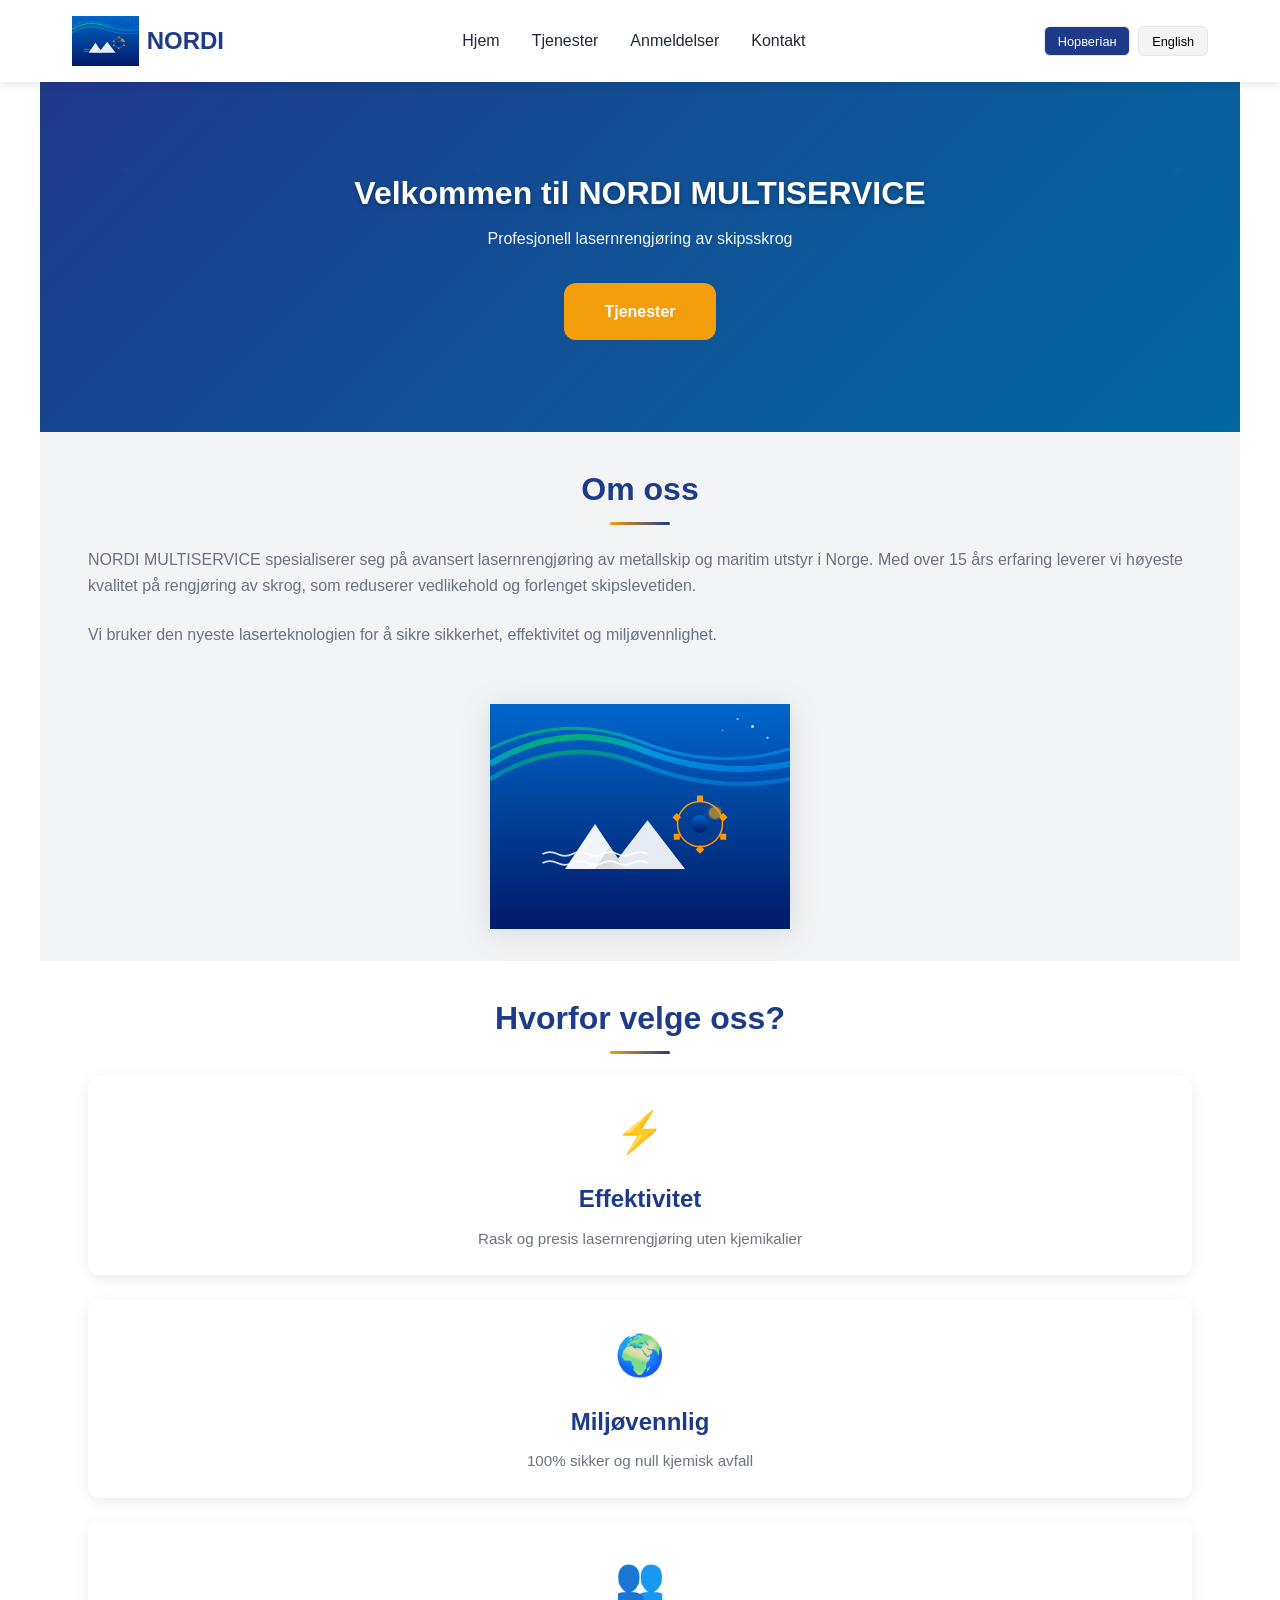
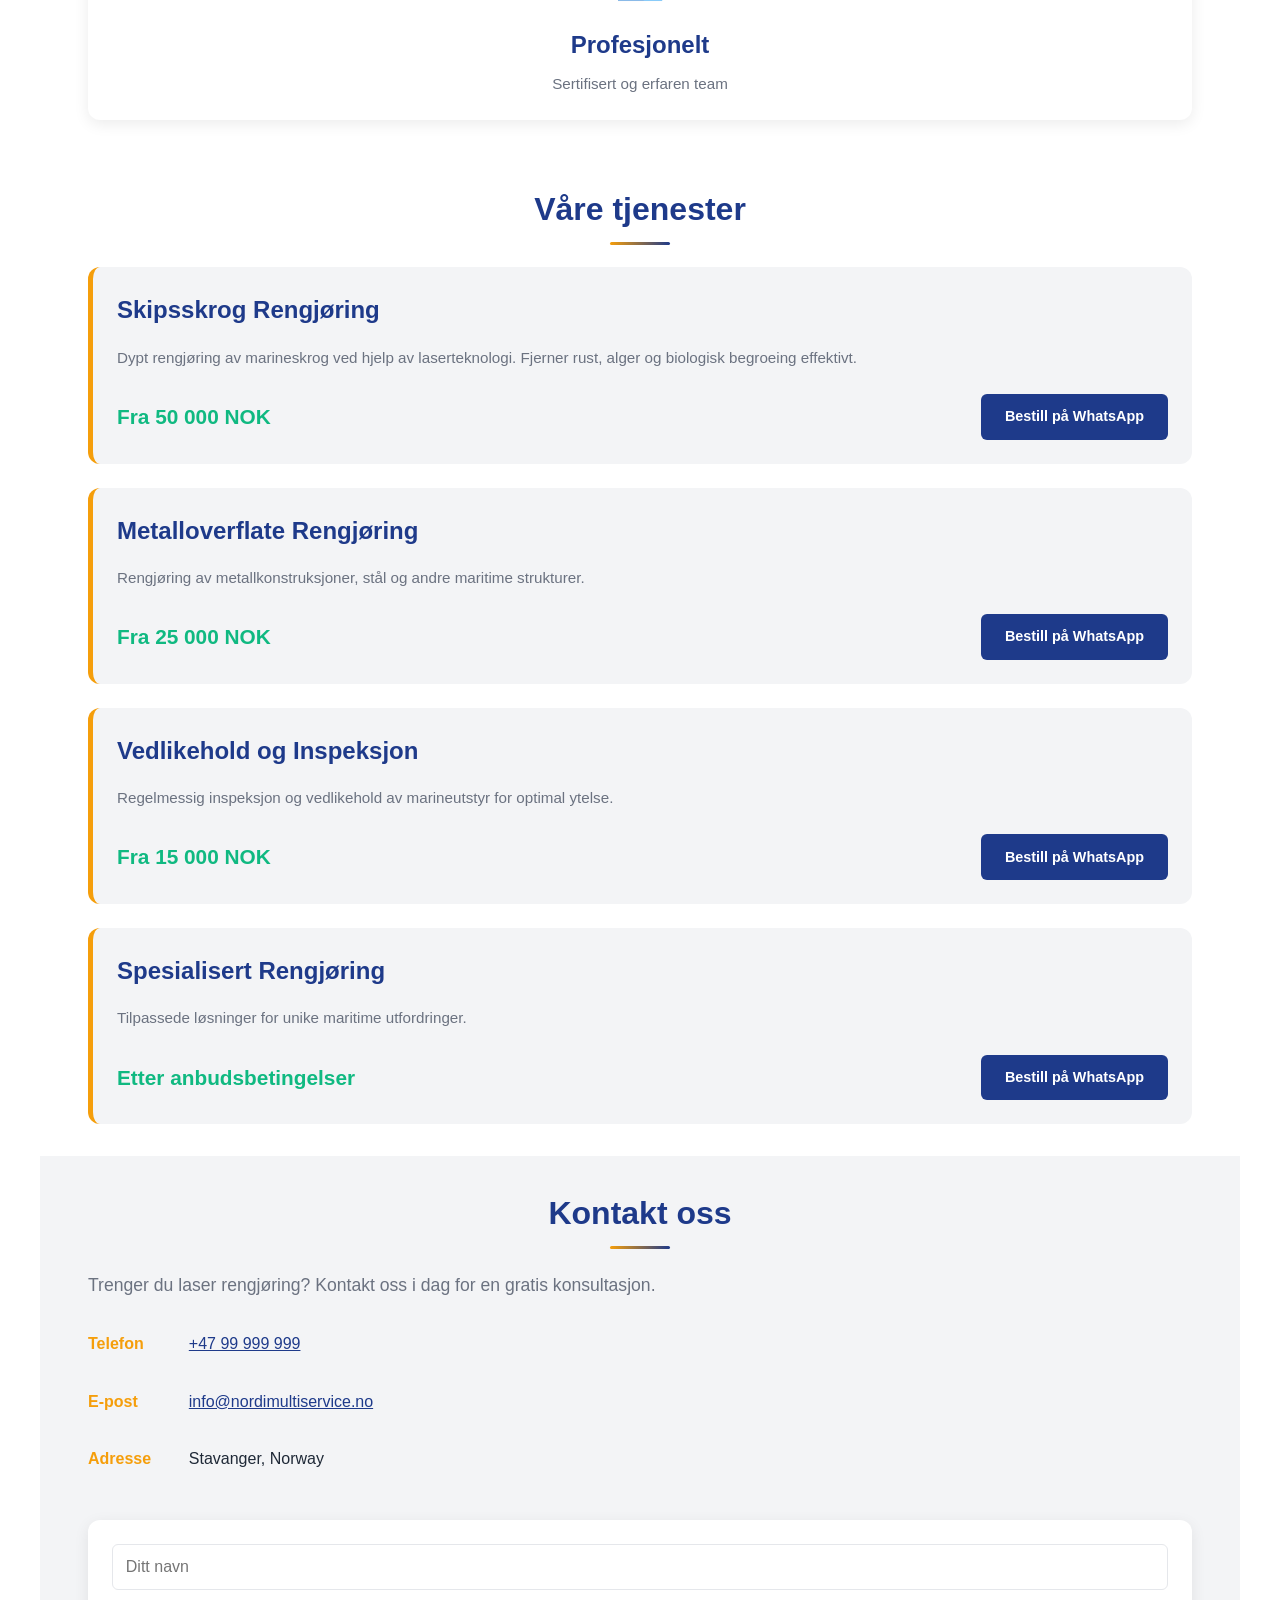
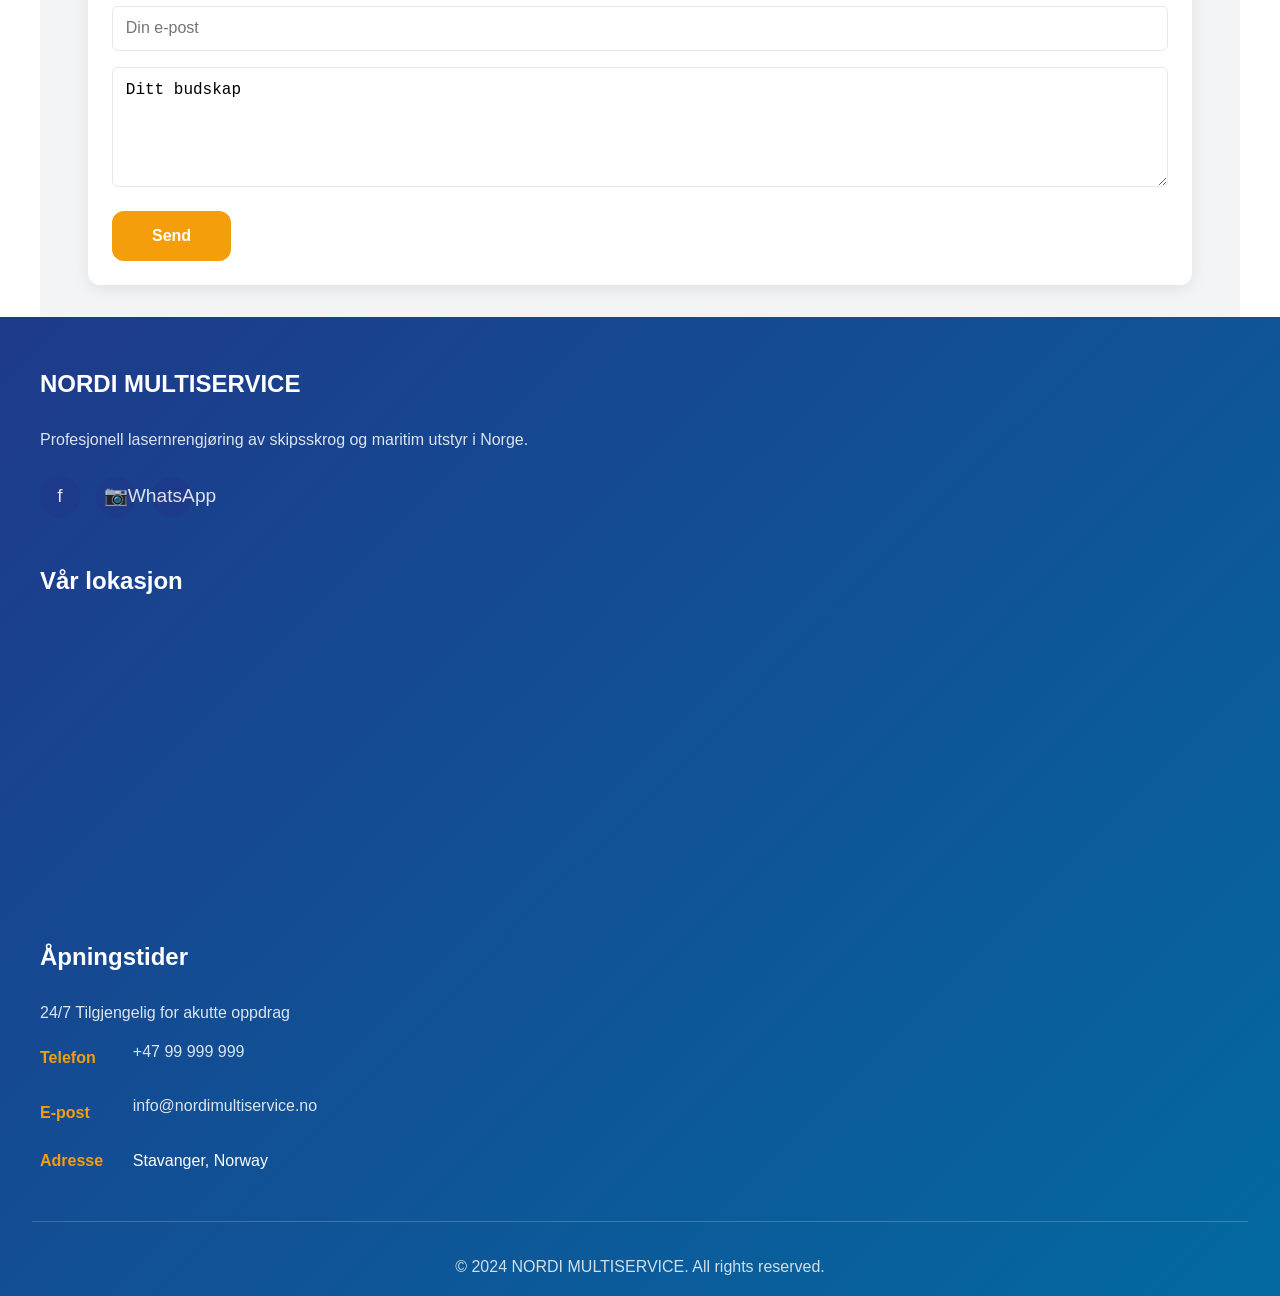
==== index.html @ 9ef6f056 "Fixed major layout issues: corrected navigation structure, improved mobile menu, fixed hero section " ====
<!DOCTYPE html>
<html lang="no">
<head>
  <meta charset="UTF-8">
  <meta name="viewport" content="width=device-width, initial-scale=1.0">
  <meta name="description" content="NORDI MULTISERVICE - Profesjonell lasernrengjøring av skipsskrog i Norge">
  <meta name="keywords" content="lasernrengjøring, skipsskrog, maritim, rengjøring, Norge">
  <meta name="author" content="NORDI MULTISERVICE">
  <title>NORDI MULTISERVICE - Lasernrengjøring av Skipsskrog</title>
  
  <link rel="stylesheet" href="css/style.css">
  <link rel="icon" type="image/svg+xml" href="images/logo.svg">
</head>
<body>
  <!-- HEADER -->
  <header>
    <nav>
      <a href="index.html" class="logo">
        <img src="images/logo.svg" alt="NORDI MULTISERVICE Logo" style="height: 50px; width: auto;">
        <span>NORDI</span>
      </a>
      
      <ul class="nav-links">
        <li><a href="index.html" data-translate="home">Hjem</a></li>
        <li><a href="pages/services.html" data-translate="services">Tjenester</a></li>
        <li><a href="pages/reviews.html" data-translate="reviews">Anmeldelser</a></li>
        <li><a href="#contact" data-translate="contact">Kontakt</a></li>
      </ul>
      
      <div class="lang-switcher">
        <button class="lang-btn active" data-lang="no">Норвегіан</button>
        <button class="lang-btn" data-lang="en">English</button>
      </div>
      
      <div class="hamburger">
        <span></span>
        <span></span>
        <span></span>
      </div>
    </nav>
  </header>

  <!-- HERO SECTION -->
  <section class="hero">
    <div class="container">
      <div class="hero-content">
        <h1 data-translate="welcome">Velkommen til NORDI MULTISERVICE</h1>
        <p data-translate="hero_subtitle">Profesjonell lasernrengjøring av skipsskrog</p>
        <a href="#services" class="cta-button" data-translate="services">Tjenester</a>
      </div>
    </div>
  </section>

  <!-- ABOUT SECTION -->
  <section id="about" class="about">
    <div class="container">
      <h2 data-translate="about_title">Om oss</h2>
      <div class="about-content">
        <div class="about-text">
          <p data-translate="about_desc">NORDI MULTISERVICE spesialiserer seg på avansert lasernrengjøring av metallskip og maritim utstyr i Norge. Med over 15 års erfaring leverer vi høyeste kvalitet på rengjøring av skrog, som reduserer vedlikehold og forlenget skipslevetiden.</p>
          <p>Vi bruker den nyeste laserteknologien for å sikre sikkerhet, effektivitet og miljøvennlighet.</p>
        </div>
        <div class="about-image">
          <img src="images/logo.svg" alt="NORDI MULTISERVICE" style="max-width: 300px; width: 100%; height: auto;">
        </div>
      </div>
    </div>
  </section>

  <!-- WHY US SECTION -->
  <section id="why-us" class="features-section">
    <div class="container">
      <h2 data-translate="why_us">Hvorfor velge oss?</h2>
      <div class="features">
        <div class="feature">
          <div class="feature-icon">⚡</div>
          <h3 data-translate="efficiency">Effektivitet</h3>
          <p data-translate="efficiency_desc">Rask og presis lasernrengjøring uten kjemikalier</p>
        </div>
        <div class="feature">
          <div class="feature-icon">🌍</div>
          <h3 data-translate="eco_friendly">Miljøvennlig</h3>
          <p data-translate="eco_friendly_desc">100% sikker og null kjemisk avfall</p>
        </div>
        <div class="feature">
          <div class="feature-icon">👥</div>
          <h3 data-translate="professional">Profesjonelt</h3>
          <p data-translate="professional_desc">Sertifisert og erfaren team</p>
        </div>
      </div>
    </div>
  </section>

  <!-- SERVICES PREVIEW -->
  <section id="services" class="services-section">
    <div class="container">
      <h2 data-translate="services_title">Våre tjenester</h2>
      <div class="services-grid">
        <div class="service-card">
          <h3 data-translate="service_1_title">Skipsskrog Rengjøring</h3>
          <p data-translate="service_1_desc">Dypt rengjøring av marineskrog ved hjelp av laserteknologi. Fjerner rust, alger og biologisk begroeing effektivt.</p>
          <div class="service-price">
            <span class="price" data-translate="service_1_price">Fra 50 000 NOK</span>
            <a href="pages/services.html" class="order-btn" data-translate="order_button">Bestill på WhatsApp</a>
          </div>
        </div>

        <div class="service-card">
          <h3 data-translate="service_2_title">Metalloverflate Rengjøring</h3>
          <p data-translate="service_2_desc">Rengjøring av metallkonstruksjoner, stål og andre maritime strukturer.</p>
          <div class="service-price">
            <span class="price" data-translate="service_2_price">Fra 25 000 NOK</span>
            <a href="pages/services.html" class="order-btn" data-translate="order_button">Bestill på WhatsApp</a>
          </div>
        </div>

        <div class="service-card">
          <h3 data-translate="service_3_title">Vedlikehold og Inspeksjon</h3>
          <p data-translate="service_3_desc">Regelmessig inspeksjon og vedlikehold av marineutstyr for optimal ytelse.</p>
          <div class="service-price">
            <span class="price" data-translate="service_3_price">Fra 15 000 NOK</span>
            <a href="pages/services.html" class="order-btn" data-translate="order_button">Bestill på WhatsApp</a>
          </div>
        </div>

        <div class="service-card">
          <h3 data-translate="service_4_title">Spesialisert Rengjøring</h3>
          <p data-translate="service_4_desc">Tilpassede løsninger for unike maritime utfordringer.</p>
          <div class="service-price">
            <span class="price" data-translate="service_4_price">Etter anbudsbetingelser</span>
            <a href="pages/services.html" class="order-btn" data-translate="order_button">Bestill på WhatsApp</a>
          </div>
        </div>
      </div>
    </div>
  </section>

  <!-- CONTACT SECTION -->
  <section id="contact" class="contact-section">
    <div class="container">
      <h2 data-translate="contact_title">Kontakt oss</h2>
      <div class="contact-grid">
        <div class="contact-info-section">
          <p data-translate="contact_desc">Trenger du laser rengjøring? Kontakt oss i dag for en gratis konsultasjon.</p>
          <div class="contact-details">
            <div class="contact-info">
              <strong data-translate="phone">Telefon:</strong>
              <a href="tel:+4799999999" style="color: var(--primary-color); margin-left: 0.5rem;">+47 99 999 999</a>
            </div>
            <div class="contact-info">
              <strong data-translate="email">E-post:</strong>
              <a href="mailto:info@nordimultiservice.no" style="color: var(--primary-color); margin-left: 0.5rem;">info@nordimultiservice.no</a>
            </div>
            <div class="contact-info">
              <strong data-translate="address">Adresse:</strong>
              <span style="margin-left: 0.5rem;">Stavanger, Norway</span>
            </div>
          </div>
        </div>
        <form class="contact-form" onsubmit="sendMessage(event)">
          <input type="text" name="name" placeholder="Ditt navn" data-translate="your_name" required>
          <input type="email" name="email" placeholder="Din e-post" data-translate="your_email" required>
          <textarea name="message" placeholder="Ditt budskap" data-translate="your_message" rows="4" required></textarea>
          <button type="submit" class="cta-button" data-translate="send_button">Send</button>
        </form>
      </div>
    </div>
  </section>

  <!-- FOOTER -->
  <footer>
    <div class="footer-content">
      <div class="footer-section">
        <h3 data-translate="company_name">NORDI MULTISERVICE</h3>
        <p>Profesjonell lasernrengjøring av skipsskrog og maritim utstyr i Norge.</p>
        <div class="social-links">
          <a href="https://facebook.com/nordimultiservice" target="_blank" class="social-link" title="Facebook">f</a>
          <a href="https://instagram.com/nordimultiservice" target="_blank" class="social-link" title="Instagram">📷</a>
          <a href="https://wa.me/4799999999" target="_blank" class="social-link" title="WhatsApp">WhatsApp</a>
        </div>
      </div>

      <div class="footer-section">
        <h3 data-translate="location">Vår lokasjon</h3>
        <div class="map-container">
          <iframe src="https://www.google.com/maps/embed?pb=!1m18!1m12!1m3!1d2225.9816693847503!2d5.743662!3d58.977149!2m3!1f0!2f0!3f0!3m2!1i1024!2i768!4f13.1!3m3!1m2!1s0x464232c4c4c4c4c5%3A0x1234567890ab!2sStavanger%2C%20Norway!5e0!3m2!1sno!2sno!4v1234567890" allowfullscreen="" loading="lazy" referrerpolicy="no-referrer-when-downgrade"></iframe>
        </div>
      </div>

      <div class="footer-section">
        <h3 data-translate="hours">Åpningstider</h3>
        <p data-translate="hours_text">24/7 Tilgjengelig for akutte oppdrag</p>
        <div class="contact-info">
          <strong data-translate="phone">Telefon:</strong>
          <a href="tel:+4799999999">+47 99 999 999</a>
        </div>
        <div class="contact-info">
          <strong data-translate="email">E-post:</strong>
          <a href="mailto:info@nordimultiservice.no">info@nordimultiservice.no</a>
        </div>
        <div class="contact-info">
          <strong data-translate="address">Adresse:</strong>
          <span>Stavanger, Norway</span>
        </div>
      </div>
    </div>

    <div class="footer-bottom">
      <p>&copy; 2024 NORDI MULTISERVICE. All rights reserved.</p>
    </div>
  </footer>

  <script src="js/translations.js"></script>
  <script src="js/main.js"></script>
</body>
</html>
---- css/style.css ----
/* NORDI MULTISERVICE - Main Stylesheet */

:root {
  --primary-color: #1e3a8a;
  --secondary-color: #0369a1;
  --accent-color: #f59e0b;
  --success-color: #10b981;
  --light-bg: #f3f4f6;
  --dark-text: #1f2937;
  --light-text: #6b7280;
  --white: #ffffff;
  --border-radius: 12px;
  --transition: all 0.3s ease;
}

* {
  margin: 0;
  padding: 0;
  box-sizing: border-box;
}

html {
  scroll-behavior: smooth;
}

body {
  font-family: 'Segoe UI', Tahoma, Geneva, Verdana, sans-serif;
  color: var(--dark-text);
  background-color: var(--white);
  line-height: 1.6;
}

/* HEADER & NAVIGATION */
header {
  background-color: var(--white);
  box-shadow: 0 2px 10px rgba(0, 0, 0, 0.1);
  position: sticky;
  top: 0;
  z-index: 1000;
}

nav {
  display: flex;
  justify-content: space-between;
  align-items: center;
  padding: 1rem 2rem;
  max-width: 1200px;
  margin: 0 auto;
  width: 100%;
  position: relative;
}

.logo {
  display: flex;
  align-items: center;
  gap: 0.5rem;
  text-decoration: none;
  color: var(--primary-color);
  font-weight: bold;
  font-size: 1.5rem;
}

.logo img {
  height: 50px;
  width: auto;
}

.nav-links {
  display: flex;
  gap: 2rem;
  align-items: center;
  list-style: none;
}

.nav-links a {
  text-decoration: none;
  color: var(--dark-text);
  font-weight: 500;
  transition: var(--transition);
  position: relative;
}

.nav-links a:hover {
  color: var(--primary-color);
}

.nav-links a::after {
  content: '';
  position: absolute;
  bottom: -5px;
  left: 0;
  width: 0;
  height: 2px;
  background-color: var(--accent-color);
  transition: width 0.3s ease;
}

.nav-links a:hover::after {
  width: 100%;
}

.lang-switcher {
  display: flex;
  gap: 0.5rem;
  align-items: center;
}

.lang-btn {
  background-color: var(--light-bg);
  border: 1px solid #e5e7eb;
  padding: 0.5rem 1rem;
  border-radius: 6px;
  cursor: pointer;
  transition: var(--transition);
  font-weight: 500;
  font-size: 0.9rem;
}

.lang-btn.active {
  background-color: var(--primary-color);
  color: var(--white);
}

.lang-btn:hover {
  background-color: var(--secondary-color);
  color: var(--white);
}

.hamburger {
  display: none;
  flex-direction: column;
  cursor: pointer;
  gap: 5px;
}

.hamburger span {
  width: 25px;
  height: 3px;
  background-color: var(--dark-text);
  transition: var(--transition);
}

/* HERO SECTION */
.hero {
  background: linear-gradient(135deg, var(--primary-color) 0%, var(--secondary-color) 100%);
  color: var(--white);
  padding: 6rem 2rem;
  text-align: center;
  min-height: 500px;
  display: flex;
  align-items: center;
  justify-content: center;
  position: relative;
  overflow: hidden;
}

.hero::before {
  content: '';
  position: absolute;
  top: 0;
  left: 0;
  right: 0;
  bottom: 0;
  background: url('data:image/svg+xml,<svg xmlns="http://www.w3.org/2000/svg" viewBox="0 0 100 100"><defs><pattern id="grain" width="100" height="100" patternUnits="userSpaceOnUse"><circle cx="25" cy="25" r="1" fill="rgba(255,255,255,0.1)"/><circle cx="75" cy="75" r="1" fill="rgba(255,255,255,0.05)"/><circle cx="50" cy="10" r="0.5" fill="rgba(255,255,255,0.08)"/></pattern></defs><rect width="100" height="100" fill="url(%23grain)"/></svg>');
  opacity: 0.1;
}

.hero-content {
  max-width: 800px;
  position: relative;
  z-index: 1;
  text-align: center;
  margin: 0 auto;
}

.hero h1 {
  font-size: 3.5rem;
  margin-bottom: 1rem;
  font-weight: 700;
  line-height: 1.1;
  text-shadow: 0 2px 4px rgba(0, 0, 0, 0.3);
}

.hero p {
  font-size: 1.3rem;
  margin-bottom: 2rem;
  opacity: 0.95;
  font-weight: 300;
  line-height: 1.4;
}

.cta-button {
  display: inline-block;
  background-color: var(--accent-color);
  color: var(--white);
  padding: 1rem 2.5rem;
  border-radius: var(--border-radius);
  text-decoration: none;
  font-weight: 600;
  transition: var(--transition);
  border: none;
  cursor: pointer;
  font-size: 1rem;
}

.cta-button:hover {
  background-color: #d97706;
  transform: translateY(-3px);
  box-shadow: 0 10px 25px rgba(245, 158, 11, 0.3);
}

/* SECTIONS */
section {
  padding: 4rem 2rem;
  max-width: 1200px;
  margin: 0 auto;
}

.container {
  max-width: 1200px;
  margin: 0 auto;
  padding: 0 2rem;
}

h2 {
  font-size: 2.5rem;
  margin-bottom: 3rem;
  text-align: center;
  color: var(--primary-color);
  font-weight: 600;
  position: relative;
}

h2::after {
  content: '';
  position: absolute;
  bottom: -10px;
  left: 50%;
  transform: translateX(-50%);
  width: 60px;
  height: 3px;
  background: linear-gradient(90deg, var(--accent-color), var(--primary-color));
  border-radius: 2px;
}

h3 {
  font-size: 1.5rem;
  color: var(--primary-color);
  margin-bottom: 1rem;
  font-weight: 600;
}

/* ABOUT SECTION */
.about {
  background-color: var(--light-bg);
}

.about-content {
  display: grid;
  grid-template-columns: 1fr 1fr;
  gap: 3rem;
  align-items: center;
}

.about-text p {
  margin-bottom: 1.5rem;
  color: var(--light-text);
  font-size: 1.05rem;
  line-height: 1.6;
}

.about-image {
  display: flex;
  justify-content: center;
  align-items: center;
}

.about-image img {
  max-width: 300px;
  width: 100%;
  height: auto;
  filter: drop-shadow(0 4px 15px rgba(0, 0, 0, 0.1));
}

.features {
  display: grid;
  grid-template-columns: 1fr 1fr 1fr;
  gap: 2rem;
}

.feature {
  background-color: var(--white);
  padding: 2rem;
  border-radius: var(--border-radius);
  text-align: center;
  box-shadow: 0 4px 15px rgba(0, 0, 0, 0.08);
  transition: var(--transition);
}

.feature:hover {
  transform: translateY(-5px);
  box-shadow: 0 8px 25px rgba(0, 0, 0, 0.15);
}

.feature-icon {
  font-size: 3rem;
  margin-bottom: 1rem;
}

.feature h3 {
  margin-bottom: 0.5rem;
}

.feature p {
  color: var(--light-text);
  font-size: 0.95rem;
}

/* SERVICES SECTION */
.services-section {
  background-color: var(--white);
}

.services-grid {
  display: grid;
  grid-template-columns: repeat(auto-fit, minmax(280px, 1fr));
  gap: 2rem;
}

.service-card {
  background-color: var(--light-bg);
  border-left: 5px solid var(--accent-color);
  padding: 2rem;
  border-radius: var(--border-radius);
  transition: var(--transition);
}

.service-card:hover {
  transform: translateX(5px);
  box-shadow: 0 10px 30px rgba(0, 0, 0, 0.1);
}

.service-card h3 {
  color: var(--primary-color);
  margin-bottom: 1rem;
}

.service-card p {
  color: var(--light-text);
  margin-bottom: 1.5rem;
  font-size: 0.95rem;
}

.service-price {
  display: flex;
  justify-content: space-between;
  align-items: center;
}

.price {
  font-size: 1.3rem;
  font-weight: 700;
  color: var(--success-color);
}

.order-btn {
  background-color: var(--primary-color);
  color: var(--white);
  padding: 0.7rem 1.5rem;
  border-radius: 6px;
  text-decoration: none;
  font-weight: 600;
  transition: var(--transition);
  border: none;
  cursor: pointer;
  font-size: 0.9rem;
}

.order-btn:hover {
  background-color: var(--secondary-color);
}

/* REVIEWS SECTION */
.reviews-section {
  background-color: var(--light-bg);
}

.reviews-grid {
  display: grid;
  grid-template-columns: repeat(auto-fit, minmax(300px, 1fr));
  gap: 3rem;
}

.review-card {
  background-color: var(--white);
  border-radius: var(--border-radius);
  overflow: hidden;
  box-shadow: 0 4px 15px rgba(0, 0, 0, 0.08);
  transition: var(--transition);
}

.review-card:hover {
  transform: scale(1.02);
  box-shadow: 0 8px 25px rgba(0, 0, 0, 0.15);
}

.before-after {
  display: grid;
  grid-template-columns: 1fr 1fr;
  gap: 0;
  height: 300px;
  overflow: hidden;
}

.before-after-image {
  position: relative;
  overflow: hidden;
}

.before-after-image img {
  width: 100%;
  height: 100%;
  object-fit: cover;
}

.before-after-label {
  position: absolute;
  top: 10px;
  left: 10px;
  background-color: rgba(0, 0, 0, 0.7);
  color: var(--white);
  padding: 0.5rem 1rem;
  border-radius: 6px;
  font-weight: 600;
  font-size: 0.9rem;
}

.review-content {
  padding: 2rem;
}

.review-card h3 {
  margin-bottom: 1rem;
  color: var(--primary-color);
}

.review-card p {
  color: var(--light-text);
  margin-bottom: 1rem;
}

.social-links {
  display: flex;
  gap: 1rem;
  margin-top: 1.5rem;
}

.social-link {
  display: inline-flex;
  align-items: center;
  justify-content: center;
  width: 40px;
  height: 40px;
  background-color: var(--primary-color);
  color: var(--white);
  border-radius: 50%;
  text-decoration: none;
  transition: var(--transition);
  font-size: 1.2rem;
}

.social-link:hover {
  background-color: var(--accent-color);
  transform: rotate(15deg);
}

/* CONTACT SECTION */
.contact-section {
  background-color: var(--light-bg);
}

.contact-grid {
  display: grid;
  grid-template-columns: 1fr 1fr;
  gap: 3rem;
  align-items: start;
}

.contact-info-section p {
  font-size: 1.1rem;
  color: var(--light-text);
  margin-bottom: 2rem;
  line-height: 1.6;
}

.contact-details {
  display: flex;
  flex-direction: column;
  gap: 1rem;
}

.contact-info {
  display: flex;
  align-items: center;
  font-size: 1rem;
}

.contact-info strong {
  color: var(--primary-color);
  min-width: 80px;
}

.contact-form {
  background-color: var(--white);
  padding: 2rem;
  border-radius: var(--border-radius);
  box-shadow: 0 4px 15px rgba(0, 0, 0, 0.08);
}

.contact-form input,
.contact-form textarea {
  width: 100%;
  padding: 0.8rem;
  margin-bottom: 1rem;
  border: 1px solid #e5e7eb;
  border-radius: 6px;
  font-size: 1rem;
  transition: var(--transition);
}

.contact-form input:focus,
.contact-form textarea:focus {
  outline: none;
  border-color: var(--primary-color);
  box-shadow: 0 0 0 3px rgba(30, 58, 138, 0.1);
}

.contact-form textarea {
  resize: vertical;
  min-height: 120px;
}

/* FOOTER */
footer {
  background: linear-gradient(135deg, var(--primary-color) 0%, var(--secondary-color) 100%);
  color: var(--white);
  padding: 3rem 2rem 1rem;
}

.footer-content {
  max-width: 1200px;
  margin: 0 auto;
  display: grid;
  grid-template-columns: repeat(auto-fit, minmax(250px, 1fr));
  gap: 3rem;
  margin-bottom: 2rem;
}

.footer-section h3 {
  color: var(--white);
  margin-bottom: 1.5rem;
}

.footer-section p,
.footer-section a {
  color: rgba(255, 255, 255, 0.85);
  margin-bottom: 0.8rem;
  text-decoration: none;
  transition: var(--transition);
}

.footer-section a:hover {
  color: var(--accent-color);
}

.contact-info {
  display: flex;
  align-items: center;
  gap: 0.8rem;
  margin-bottom: 1rem;
}

.contact-info strong {
  color: var(--accent-color);
}

.map-container {
  width: 100%;
  height: 300px;
  border-radius: var(--border-radius);
  overflow: hidden;
  margin-bottom: 2rem;
}

.map-container iframe {
  width: 100%;
  height: 100%;
  border: none;
}

.footer-bottom {
  text-align: center;
  padding-top: 2rem;
  border-top: 1px solid rgba(255, 255, 255, 0.2);
  color: rgba(255, 255, 255, 0.8);
}

/* RESPONSIVE DESIGN */
@media (max-width: 768px) {
  nav {
    padding: 1rem;
    position: relative;
    flex-wrap: wrap;
    justify-content: space-between;
  }

  .logo {
    order: 1;
    flex: 1;
  }

  .lang-switcher {
    order: 2;
    display: flex;
    gap: 0.5rem;
    margin: 0.5rem 0;
    width: 100%;
    justify-content: center;
  }

  .hamburger {
    order: 3;
    display: flex;
    flex-direction: column;
    cursor: pointer;
    gap: 4px;
    padding: 0.5rem;
    border-radius: 4px;
    transition: var(--transition);
    background: none;
    border: none;
  }

  .hamburger:hover {
    background-color: var(--light-bg);
  }

  .hamburger span {
    width: 25px;
    height: 3px;
    background-color: var(--dark-text);
    transition: var(--transition);
    transform-origin: center;
  }

  .hamburger.active span:nth-child(1) {
    transform: rotate(45deg) translate(6px, 6px);
  }

  .hamburger.active span:nth-child(2) {
    opacity: 0;
  }

  .hamburger.active span:nth-child(3) {
    transform: rotate(-45deg) translate(6px, -6px);
  }

  .nav-links {
    display: none;
    position: absolute;
    top: 100%;
    left: 0;
    width: 100%;
    flex-direction: column;
    background-color: var(--white);
    gap: 0;
    padding: 1rem 0;
    box-shadow: 0 10px 20px rgba(0, 0, 0, 0.1);
    border-radius: 0 0 12px 12px;
    z-index: 1000;
    border-top: 1px solid var(--light-bg);
  }

  .nav-links.active {
    display: flex;
  }

  .nav-links a {
    padding: 1rem 2rem;
    border-bottom: 1px solid var(--light-bg);
    width: 100%;
    text-align: left;
    color: var(--dark-text);
    text-decoration: none;
    transition: var(--transition);
  }

  .nav-links a:hover {
    background-color: var(--light-bg);
    color: var(--primary-color);
  }

  .nav-links a:last-child {
    border-bottom: none;
  }
  }

  .lang-btn {
    padding: 0.4rem 0.8rem;
    font-size: 0.8rem;
  }

  .hero {
    padding: 3rem 1rem;
    min-height: 350px;
  }

  .hero h1 {
    font-size: 2rem;
    line-height: 1.2;
  }

  .hero p {
    font-size: 1rem;
    margin-bottom: 2rem;
  }

  .about-content {
    grid-template-columns: 1fr;
    gap: 2rem;
  }

  .about-text p {
    font-size: 1rem;
  }

  .features {
    grid-template-columns: 1fr;
    gap: 1.5rem;
  }

  .feature {
    padding: 1.5rem;
  }

  .feature-icon {
    font-size: 2.5rem;
  }

  .services-grid {
    grid-template-columns: 1fr;
    gap: 1.5rem;
  }

  .service-card {
    padding: 1.5rem;
  }

  .reviews-grid {
    grid-template-columns: 1fr;
    gap: 2rem;
  }

  .before-after {
    grid-template-columns: 1fr;
    height: auto;
    min-height: 250px;
  }

  .before-after-label {
    top: 5px;
    left: 5px;
    padding: 0.4rem 0.8rem;
    font-size: 0.8rem;
  }

  .review-content {
    padding: 1.5rem;
  }

  h2 {
    font-size: 2rem;
    margin-bottom: 2rem;
  }

  section {
    padding: 2rem 1rem;
  }

  .footer-content {
    grid-template-columns: 1fr;
    gap: 2rem;
  }

  .map-container {
    height: 250px;
  }

  .contact-grid {
    grid-template-columns: 1fr;
    gap: 2rem;
  }

  .contact-form {
    padding: 1.5rem;
  }
}

@media (max-width: 480px) {
  nav {
    padding: 0.75rem;
  }

  .logo {
    font-size: 1.1rem;
  }

  .logo img {
    height: 35px;
  }

  .logo span {
    display: none;
  }

  .lang-switcher {
    gap: 0.25rem;
  }

  .lang-btn {
    padding: 0.3rem 0.6rem;
    font-size: 0.75rem;
    border-radius: 4px;
  }

  .hamburger {
    padding: 0.4rem;
  }

  .hamburger span {
    width: 20px;
    height: 2px;
  }

  .hero {
    padding: 2rem 1rem;
    min-height: 300px;
  }

  .hero h1 {
    font-size: 1.5rem;
    margin-bottom: 1rem;
  }

  .hero p {
    font-size: 0.9rem;
    margin-bottom: 1.5rem;
  }

  .cta-button {
    padding: 0.7rem 1.2rem;
    font-size: 0.85rem;
  }

  .about-content {
    gap: 1.5rem;
  }

  .about-text p {
    font-size: 0.95rem;
    line-height: 1.5;
  }

  .features {
    gap: 1rem;
  }

  .feature {
    padding: 1.2rem;
  }

  .feature-icon {
    font-size: 2rem;
    margin-bottom: 0.8rem;
  }

  .feature h3 {
    font-size: 1.1rem;
    margin-bottom: 0.3rem;
  }

  .feature p {
    font-size: 0.85rem;
  }

  .services-grid {
    gap: 1rem;
  }

  .service-card {
    padding: 1.2rem;
    border-left-width: 3px;
  }

  .service-card h3 {
    font-size: 1.2rem;
    margin-bottom: 0.8rem;
  }

  .service-card p {
    font-size: 0.9rem;
    margin-bottom: 1rem;
  }

  .price {
    font-size: 1.1rem;
  }

  .order-btn {
    padding: 0.6rem 1.2rem;
    font-size: 0.85rem;
  }

  .reviews-grid {
    gap: 1.5rem;
  }

  .review-content {
    padding: 1.2rem;
  }

  .review-card h3 {
    font-size: 1.2rem;
  }

  .review-card p {
    font-size: 0.9rem;
  }

  .social-links {
    gap: 0.8rem;
  }

  .social-link {
    width: 35px;
    height: 35px;
    font-size: 1.1rem;
  }

  h2 {
    font-size: 1.5rem;
    margin-bottom: 1.5rem;
  }

  h3 {
    font-size: 1.1rem;
  }

  section {
    padding: 1.5rem 1rem;
  }

  .footer-content {
    gap: 1.5rem;
  }

  .footer-section h3 {
    font-size: 1.2rem;
    margin-bottom: 1rem;
  }

  .map-container {
    height: 200px;
  }

  .contact-info {
    font-size: 0.9rem;
  }

  .contact-info strong {
    font-size: 0.95rem;
  }
}

/* UTILITY CLASSES */
.container {
  max-width: 1200px;
  margin: 0 auto;
  padding: 0 2rem;
}

.btn-primary {
  background-color: var(--primary-color);
  color: var(--white);
}

.btn-primary:hover {
  background-color: var(--secondary-color);
}

.text-center {
  text-align: center;
}

.mt-1 { margin-top: 0.5rem; }
.mt-2 { margin-top: 1rem; }
.mt-3 { margin-top: 2rem; }
.mt-4 { margin-top: 3rem; }

.mb-1 { margin-bottom: 0.5rem; }
.mb-2 { margin-bottom: 1rem; }
.mb-3 { margin-bottom: 2rem; }
.mb-4 { margin-bottom: 3rem; }

.page-transition {
  animation: fadeIn 0.5s ease-in;
}

@keyframes fadeIn {
  from {
    opacity: 0;
  }
  to {
    opacity: 1;
  }
}
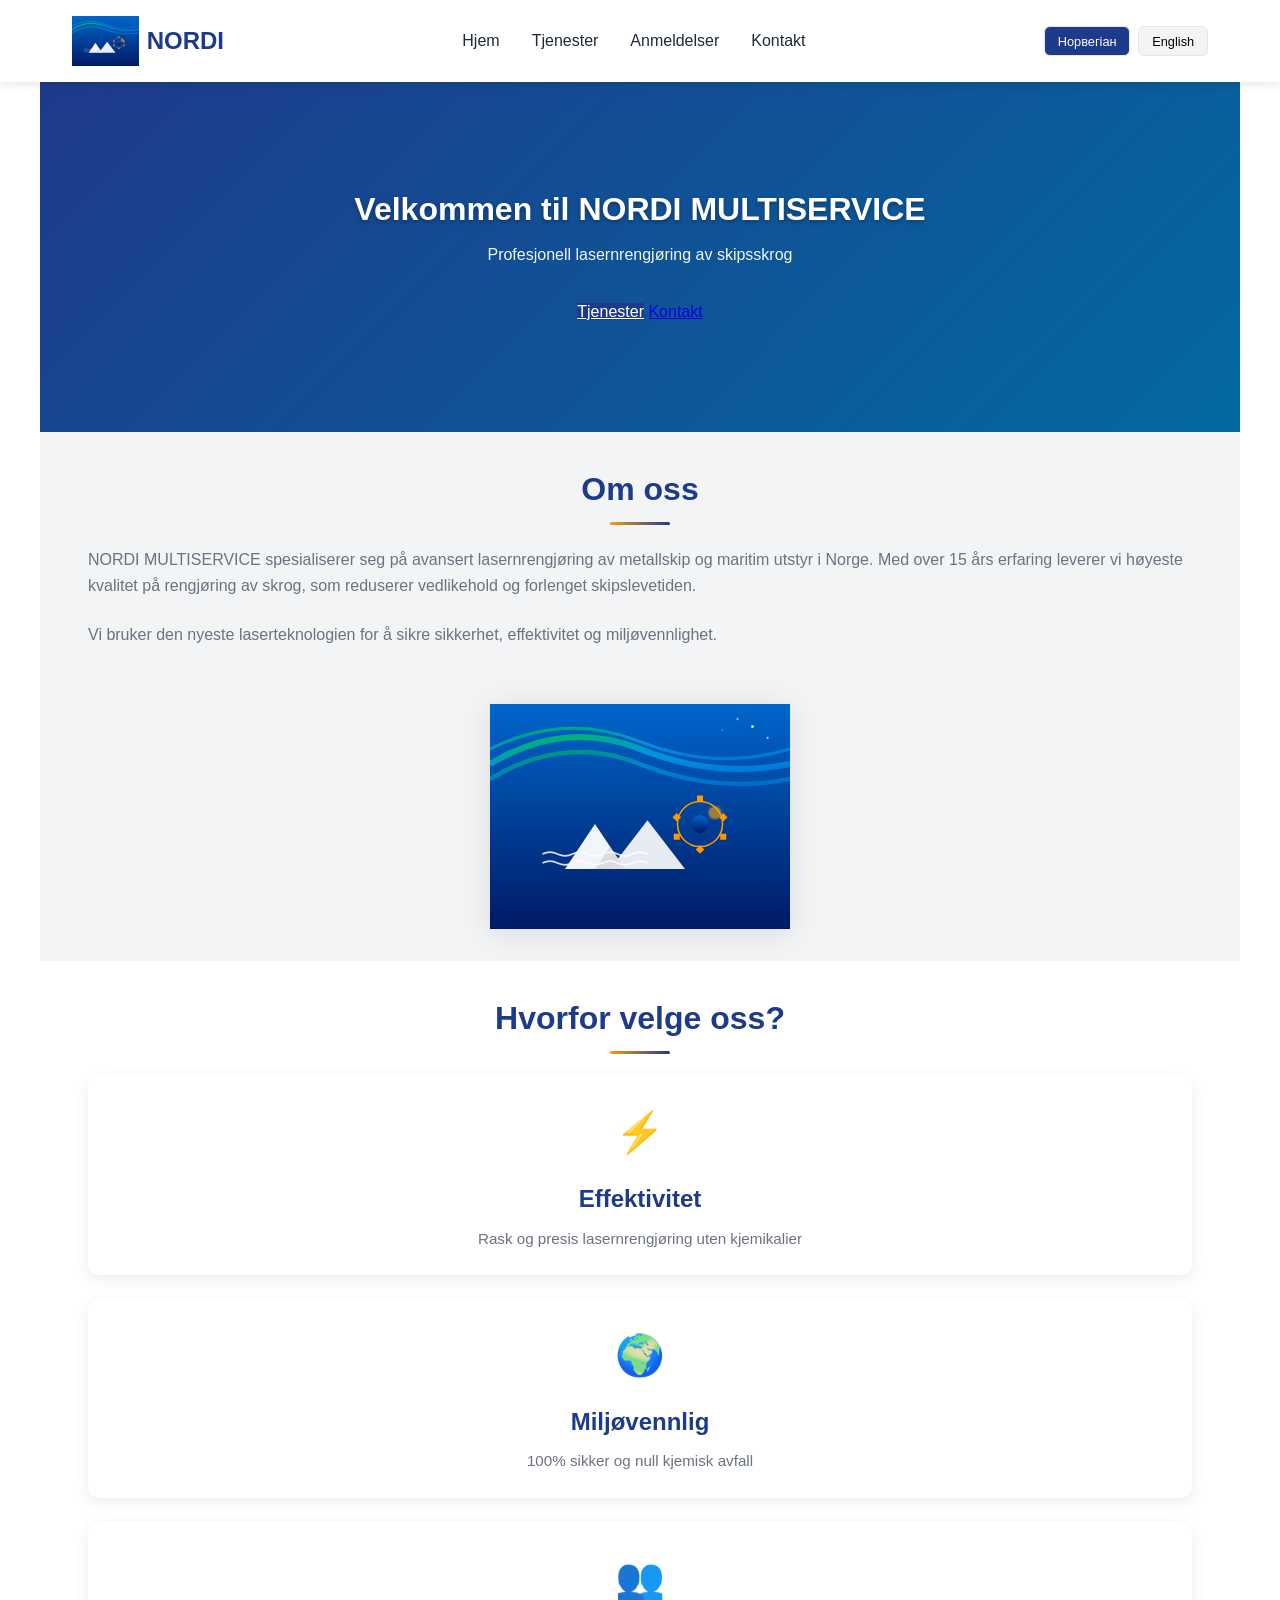
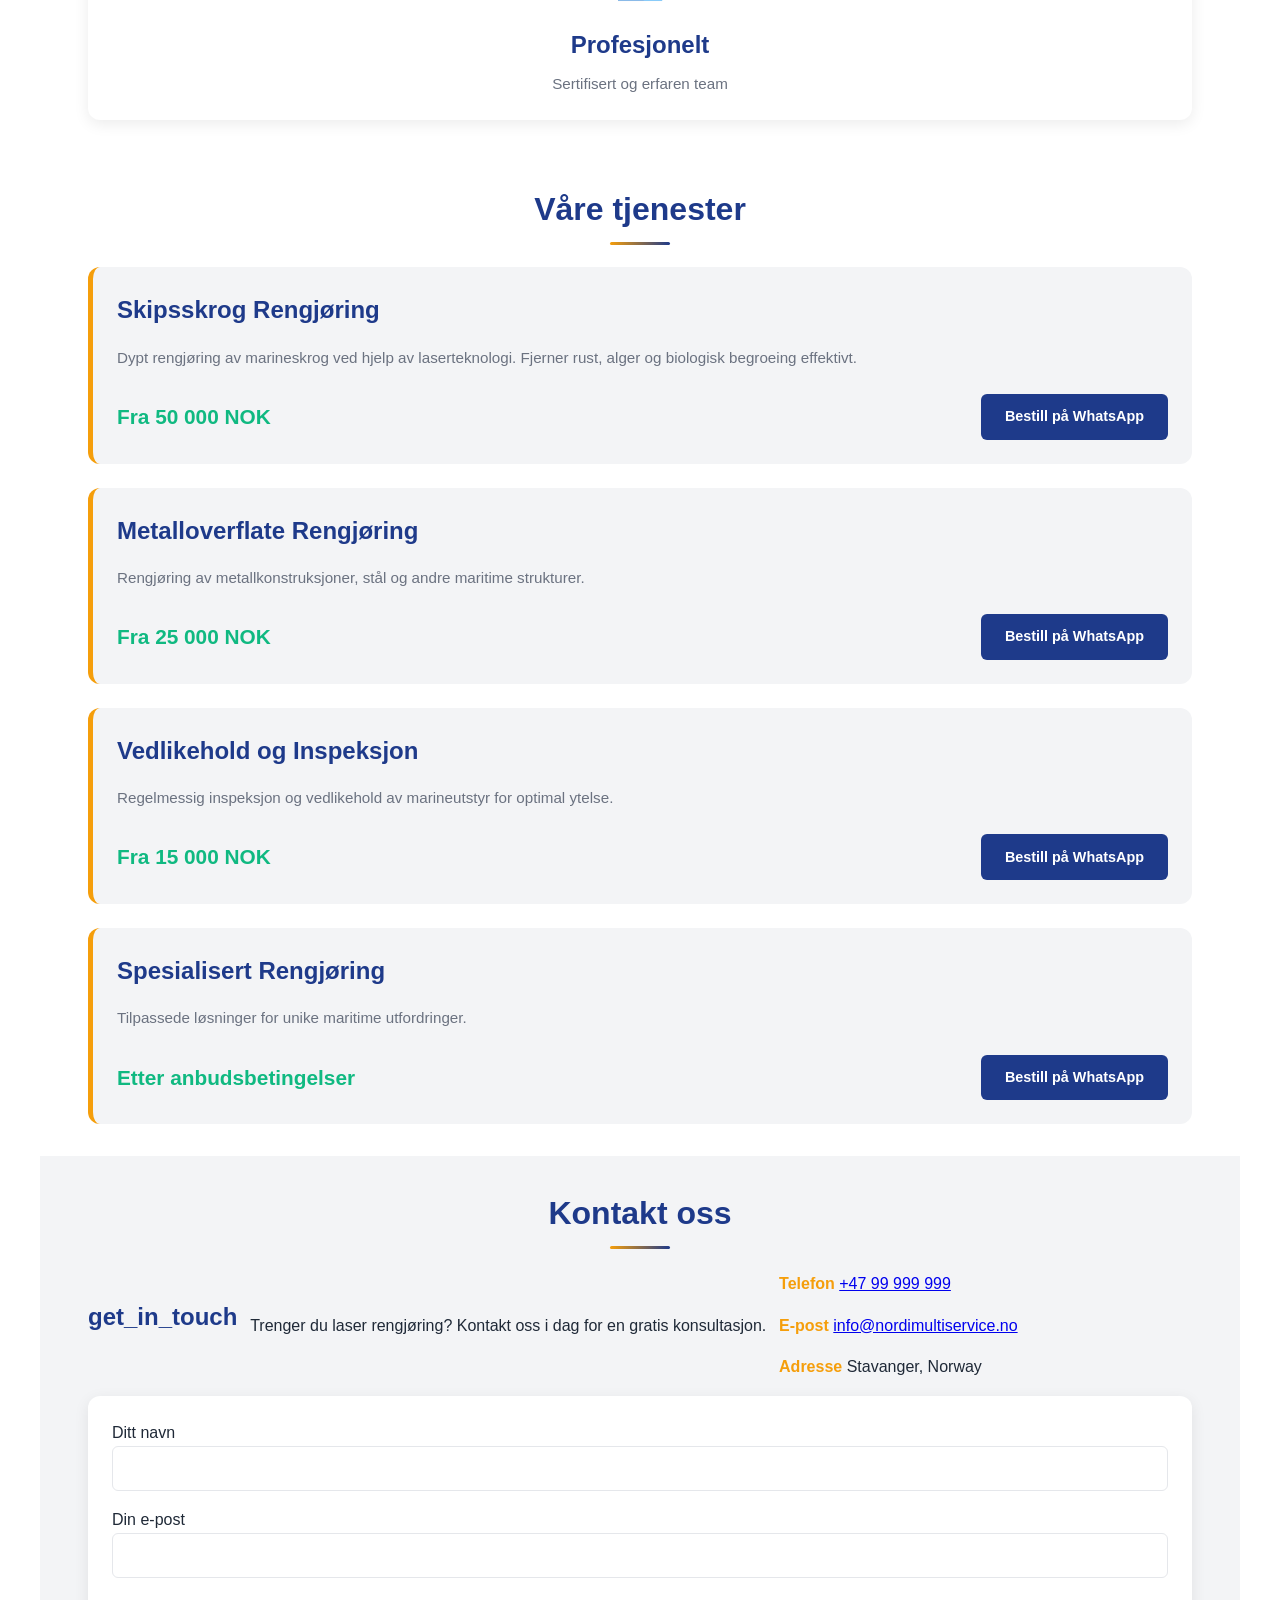
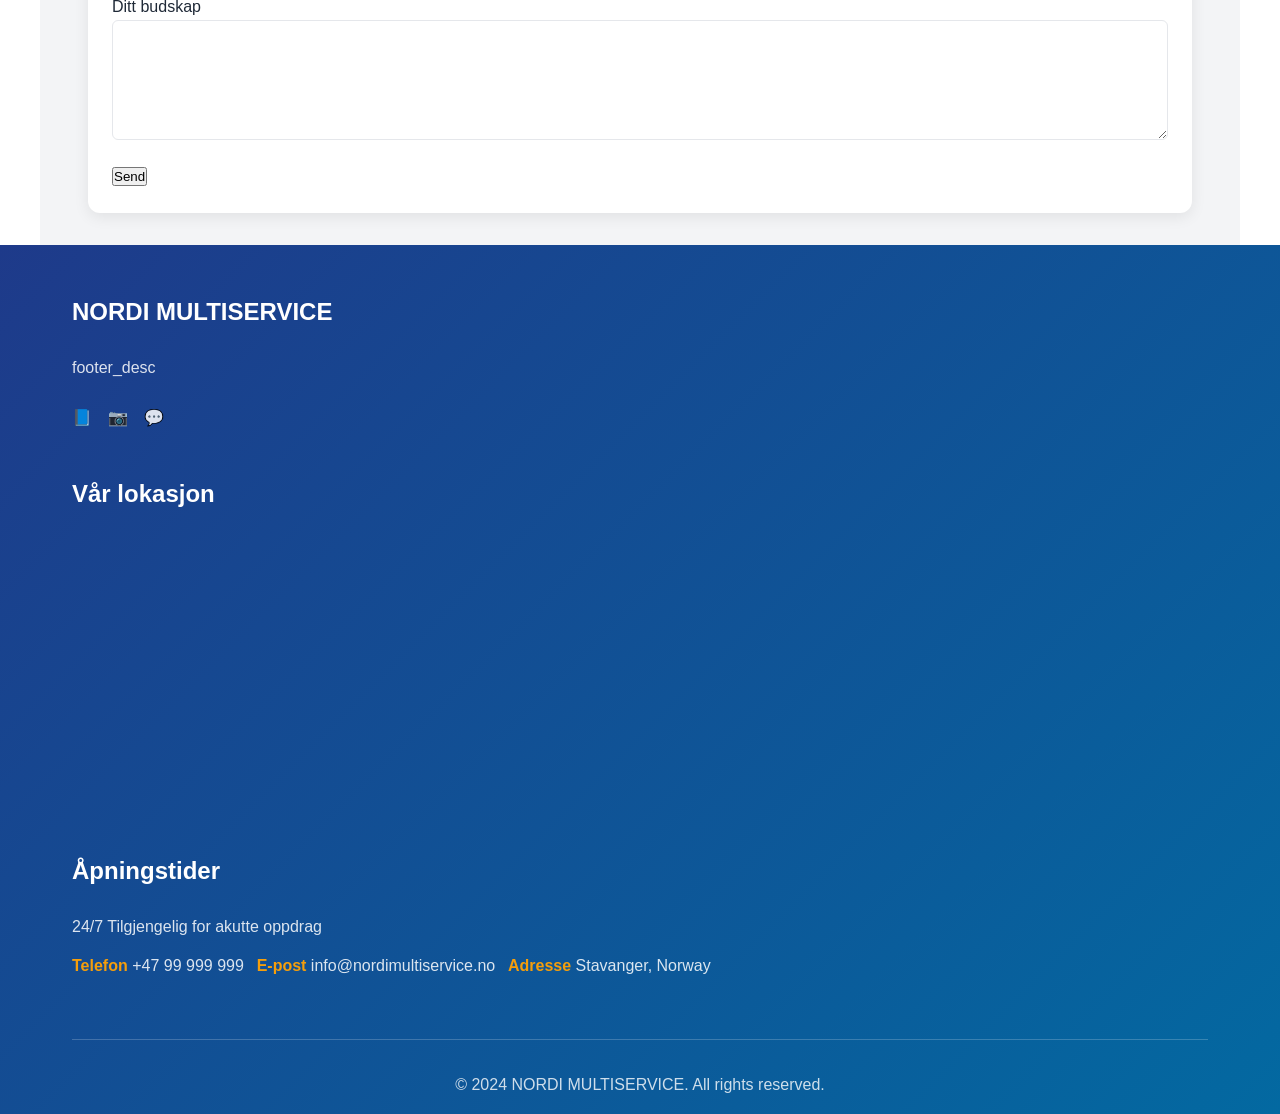
==== commit d7a436ce: "Final improvements: enhanced contact form with email validation, improved footer structure, added pr" ====
--- a/index.html
+++ b/index.html
@@ -46,7 +46,10 @@
       <div class="hero-content">
         <h1 data-translate="welcome">Velkommen til NORDI MULTISERVICE</h1>
         <p data-translate="hero_subtitle">Profesjonell lasernrengjøring av skipsskrog</p>
-        <a href="#services" class="cta-button" data-translate="services">Tjenester</a>
+        <div class="cta-buttons">
+          <a href="#services" class="btn btn-primary" data-translate="services">Tjenester</a>
+          <a href="#contact" class="btn btn-secondary" data-translate="contact">Kontakt</a>
+        </div>
       </div>
     </div>
   </section>
@@ -139,74 +142,70 @@
   <section id="contact" class="contact-section">
     <div class="container">
       <h2 data-translate="contact_title">Kontakt oss</h2>
-      <div class="contact-grid">
-        <div class="contact-info-section">
+      <div class="contact-content">
+        <div class="contact-info">
+          <h3 data-translate="get_in_touch">Kom i kontakt</h3>
           <p data-translate="contact_desc">Trenger du laser rengjøring? Kontakt oss i dag for en gratis konsultasjon.</p>
           <div class="contact-details">
-            <div class="contact-info">
-              <strong data-translate="phone">Telefon:</strong>
-              <a href="tel:+4799999999" style="color: var(--primary-color); margin-left: 0.5rem;">+47 99 999 999</a>
-            </div>
-            <div class="contact-info">
-              <strong data-translate="email">E-post:</strong>
-              <a href="mailto:info@nordimultiservice.no" style="color: var(--primary-color); margin-left: 0.5rem;">info@nordimultiservice.no</a>
-            </div>
-            <div class="contact-info">
-              <strong data-translate="address">Adresse:</strong>
-              <span style="margin-left: 0.5rem;">Stavanger, Norway</span>
-            </div>
+            <p><i class="fas fa-phone"></i> <strong data-translate="phone">Telefon:</strong> <a href="tel:+4799999999">+47 99 999 999</a></p>
+            <p><i class="fas fa-envelope"></i> <strong data-translate="email">E-post:</strong> <a href="mailto:info@nordimultiservice.no">info@nordimultiservice.no</a></p>
+            <p><i class="fas fa-map-marker-alt"></i> <strong data-translate="address">Adresse:</strong> Stavanger, Norway</p>
           </div>
         </div>
         <form class="contact-form" onsubmit="sendMessage(event)">
-          <input type="text" name="name" placeholder="Ditt navn" data-translate="your_name" required>
-          <input type="email" name="email" placeholder="Din e-post" data-translate="your_email" required>
-          <textarea name="message" placeholder="Ditt budskap" data-translate="your_message" rows="4" required></textarea>
-          <button type="submit" class="cta-button" data-translate="send_button">Send</button>
+          <div class="form-group">
+            <label for="name" data-translate="your_name">Ditt navn</label>
+            <input type="text" id="name" name="name" required>
+          </div>
+          <div class="form-group">
+            <label for="email" data-translate="your_email">Din e-post</label>
+            <input type="email" id="email" name="email" required>
+          </div>
+          <div class="form-group">
+            <label for="message" data-translate="your_message">Ditt budskap</label>
+            <textarea id="message" name="message" rows="4" required></textarea>
+          </div>
+          <button type="submit" class="submit-btn" data-translate="send_button">Send</button>
         </form>
       </div>
     </div>
   </section>
 
   <!-- FOOTER -->
-  <footer>
-    <div class="footer-content">
-      <div class="footer-section">
-        <h3 data-translate="company_name">NORDI MULTISERVICE</h3>
-        <p>Profesjonell lasernrengjøring av skipsskrog og maritim utstyr i Norge.</p>
-        <div class="social-links">
-          <a href="https://facebook.com/nordimultiservice" target="_blank" class="social-link" title="Facebook">f</a>
-          <a href="https://instagram.com/nordimultiservice" target="_blank" class="social-link" title="Instagram">📷</a>
-          <a href="https://wa.me/4799999999" target="_blank" class="social-link" title="WhatsApp">WhatsApp</a>
-        </div>
-      </div>
-
-      <div class="footer-section">
-        <h3 data-translate="location">Vår lokasjon</h3>
-        <div class="map-container">
-          <iframe src="https://www.google.com/maps/embed?pb=!1m18!1m12!1m3!1d2225.9816693847503!2d5.743662!3d58.977149!2m3!1f0!2f0!3f0!3m2!1i1024!2i768!4f13.1!3m3!1m2!1s0x464232c4c4c4c4c5%3A0x1234567890ab!2sStavanger%2C%20Norway!5e0!3m2!1sno!2sno!4v1234567890" allowfullscreen="" loading="lazy" referrerpolicy="no-referrer-when-downgrade"></iframe>
-        </div>
-      </div>
-
-      <div class="footer-section">
-        <h3 data-translate="hours">Åpningstider</h3>
-        <p data-translate="hours_text">24/7 Tilgjengelig for akutte oppdrag</p>
-        <div class="contact-info">
-          <strong data-translate="phone">Telefon:</strong>
-          <a href="tel:+4799999999">+47 99 999 999</a>
-        </div>
-        <div class="contact-info">
-          <strong data-translate="email">E-post:</strong>
-          <a href="mailto:info@nordimultiservice.no">info@nordimultiservice.no</a>
-        </div>
-        <div class="contact-info">
-          <strong data-translate="address">Adresse:</strong>
-          <span>Stavanger, Norway</span>
-        </div>
-      </div>
-    </div>
-
-    <div class="footer-bottom">
-      <p>&copy; 2024 NORDI MULTISERVICE. All rights reserved.</p>
+  <footer class="footer">
+    <div class="container">
+      <div class="footer-content">
+        <div class="footer-section">
+          <h3 data-translate="company_name">NORDI MULTISERVICE</h3>
+          <p data-translate="footer_desc">Profesjonell lasernrengjøring av skipsskrog og maritim utstyr i Norge.</p>
+          <div class="social-links">
+            <a href="https://facebook.com/nordimultiservice" target="_blank" title="Facebook">📘</a>
+            <a href="https://instagram.com/nordimultiservice" target="_blank" title="Instagram">📷</a>
+            <a href="https://wa.me/4799999999" target="_blank" title="WhatsApp">💬</a>
+          </div>
+        </div>
+
+        <div class="footer-section">
+          <h3 data-translate="location">Vår lokasjon</h3>
+          <div class="map-container">
+            <iframe src="https://www.google.com/maps/embed?pb=!1m18!1m12!1m3!1d2225.9816693847503!2d5.743662!3d58.977149!2m3!1f0!2f0!3f0!3m2!1i1024!2i768!4f13.1!3m3!1m2!1s0x464232c4c4c4c4c5%3A0x1234567890ab!2sStavanger%2C%20Norway!5e0!3m2!1sno!2sno!4v1234567890" allowfullscreen="" loading="lazy" referrerpolicy="no-referrer-when-downgrade"></iframe>
+          </div>
+        </div>
+
+        <div class="footer-section">
+          <h3 data-translate="hours">Åpningstider</h3>
+          <p data-translate="hours_text">24/7 Tilgjengelig for akutte oppdrag</p>
+          <div class="contact-info">
+            <p><i class="fas fa-phone"></i> <strong data-translate="phone">Telefon:</strong> <a href="tel:+4799999999">+47 99 999 999</a></p>
+            <p><i class="fas fa-envelope"></i> <strong data-translate="email">E-post:</strong> <a href="mailto:info@nordimultiservice.no">info@nordimultiservice.no</a></p>
+            <p><i class="fas fa-map-marker-alt"></i> <strong data-translate="address">Adresse:</strong> Stavanger, Norway</p>
+          </div>
+        </div>
+      </div>
+
+      <div class="footer-bottom">
+        <p>&copy; 2024 NORDI MULTISERVICE. All rights reserved.</p>
+      </div>
     </div>
   </footer>
 
--- a/css/style.css
+++ b/css/style.css
@@ -21,6 +21,7 @@
 
 html {
   scroll-behavior: smooth;
+  height: 100%;
 }
 
 body {
@@ -28,6 +29,9 @@
   color: var(--dark-text);
   background-color: var(--white);
   line-height: 1.6;
+  margin: 0;
+  padding: 0;
+  min-height: 100vh;
 }
 
 /* HEADER & NAVIGATION */
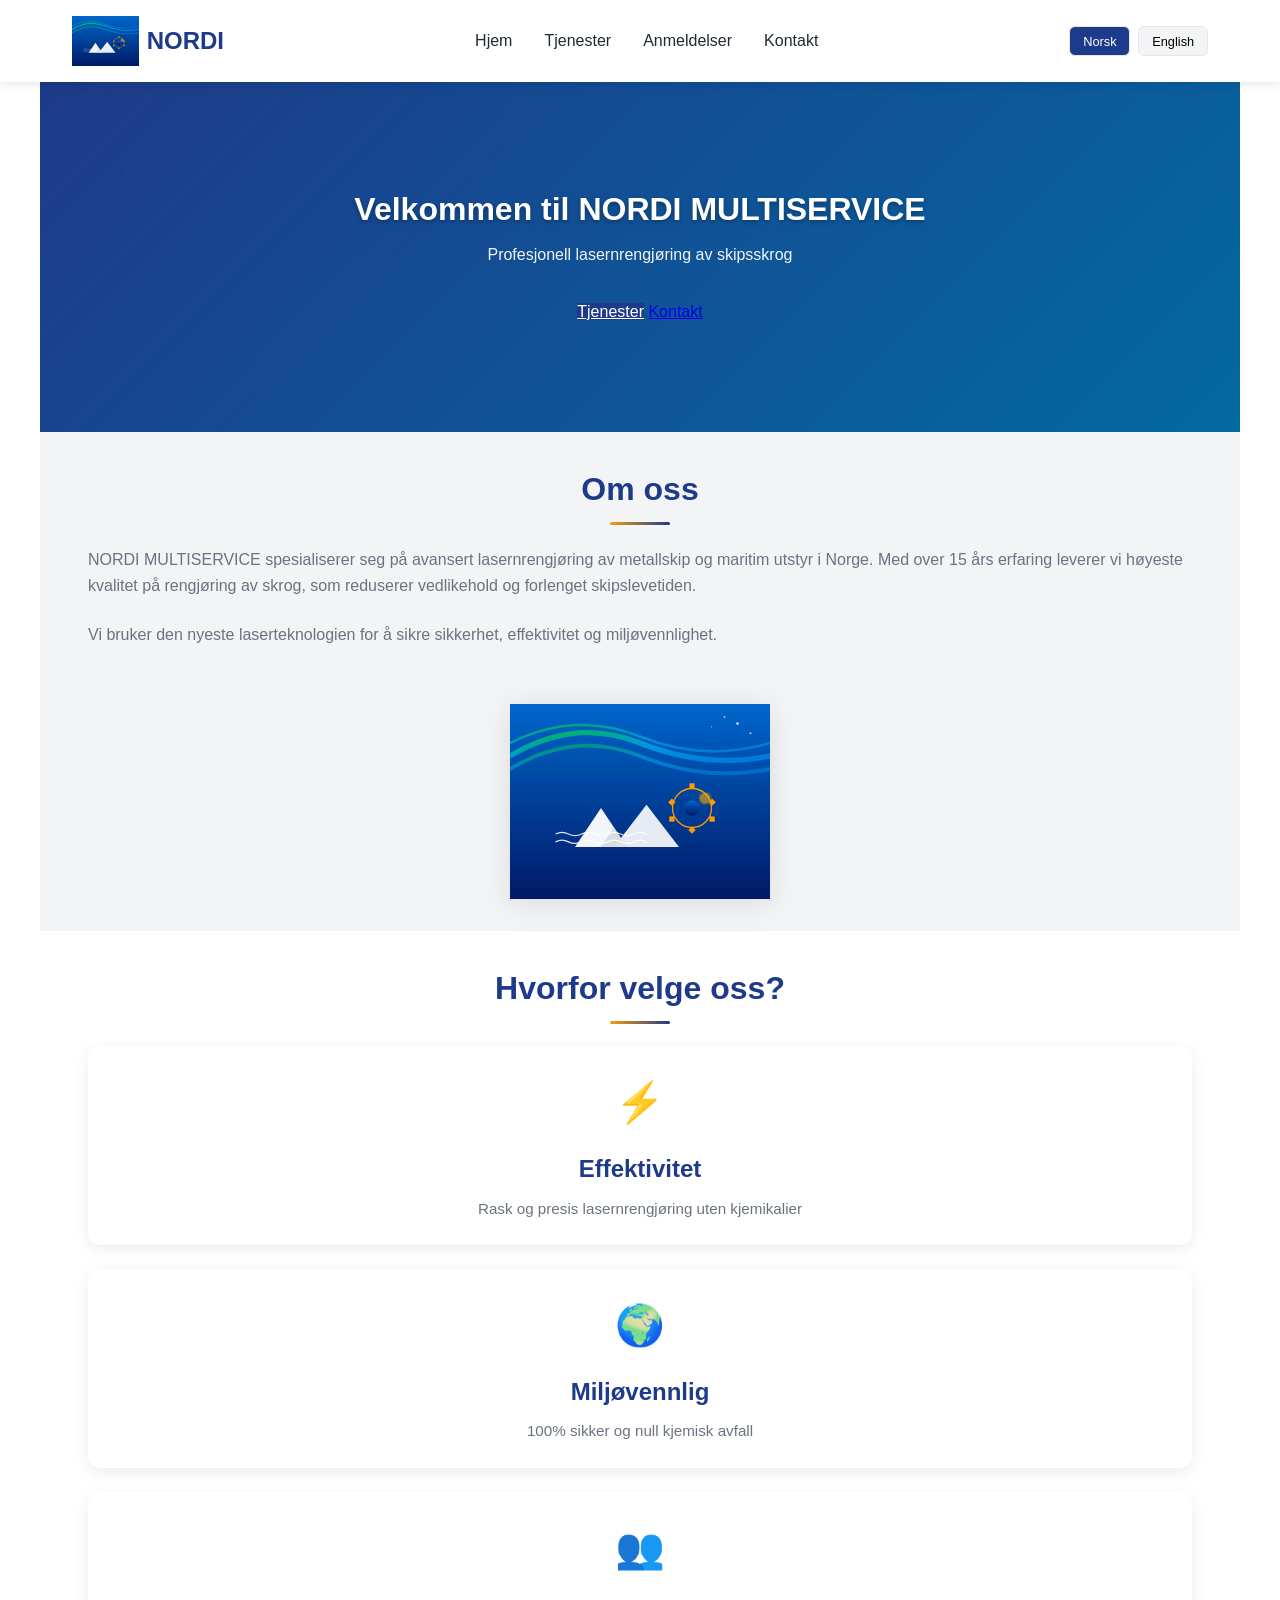
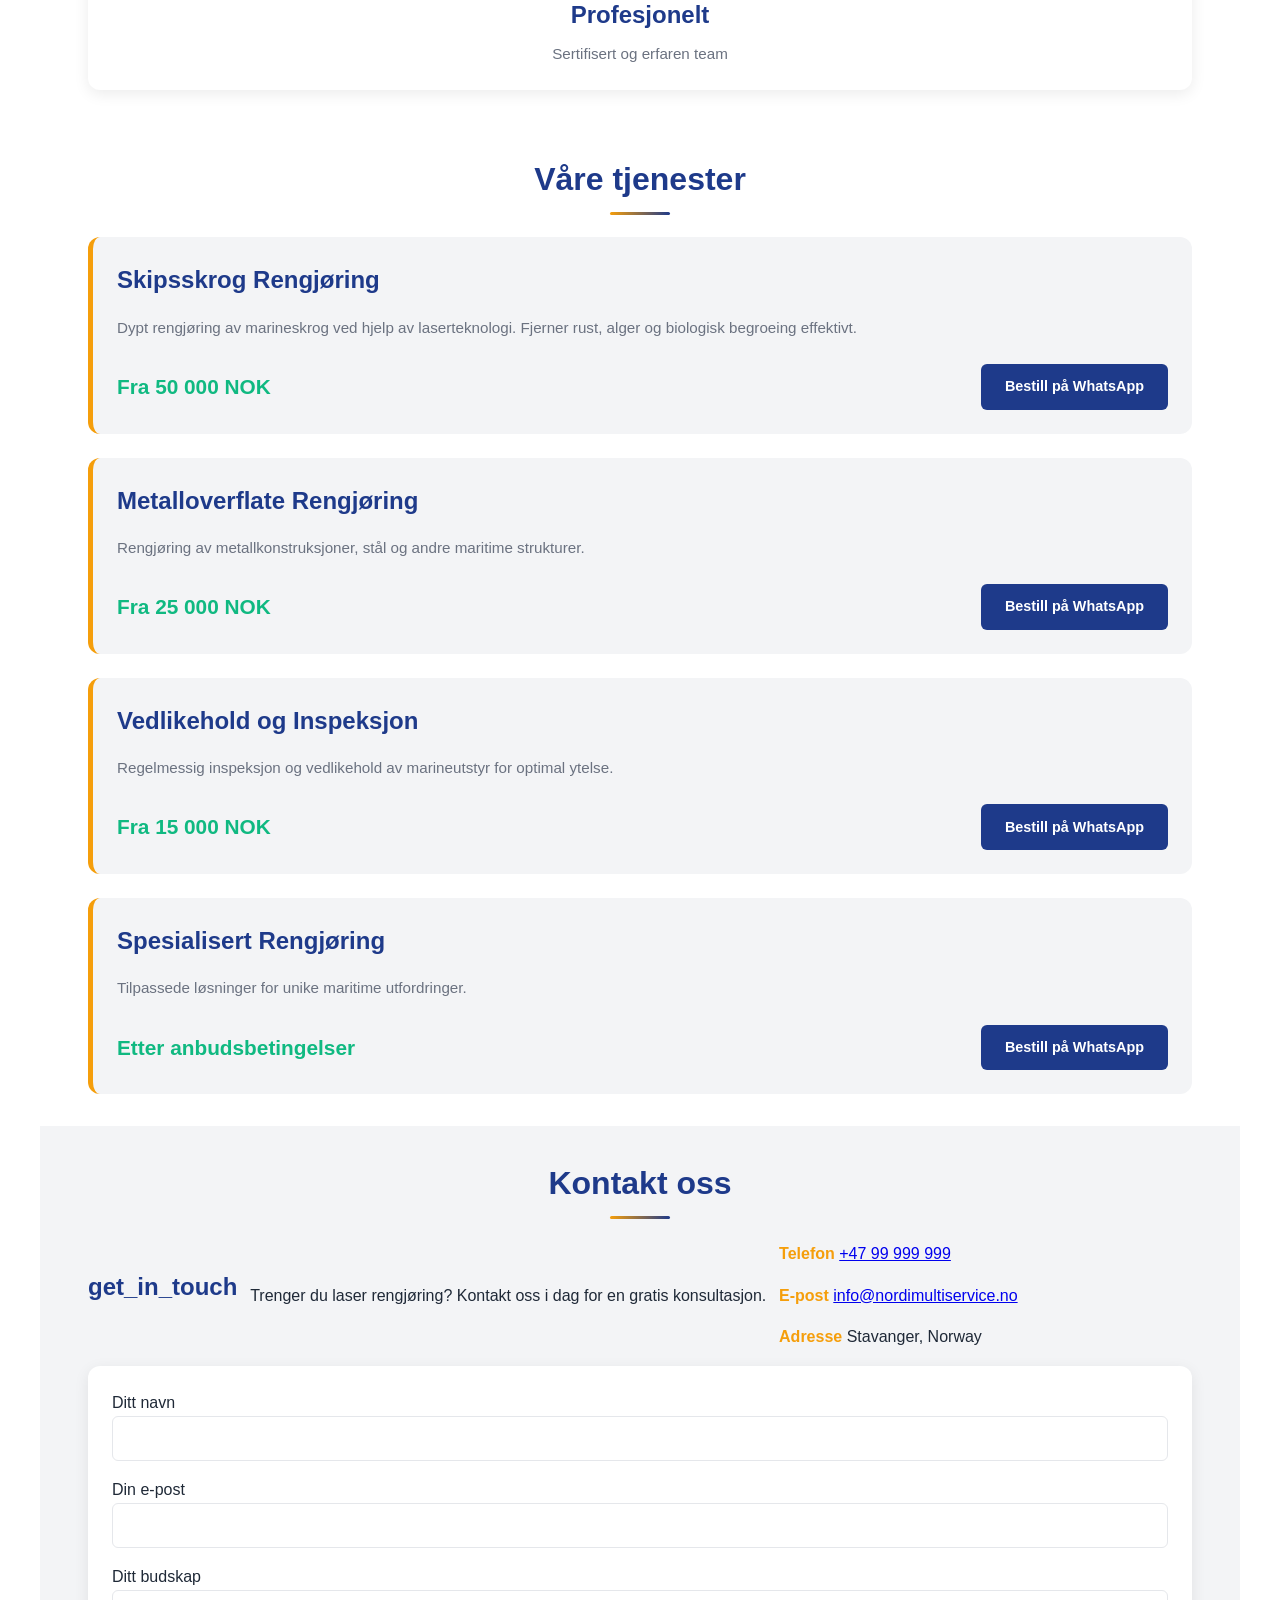
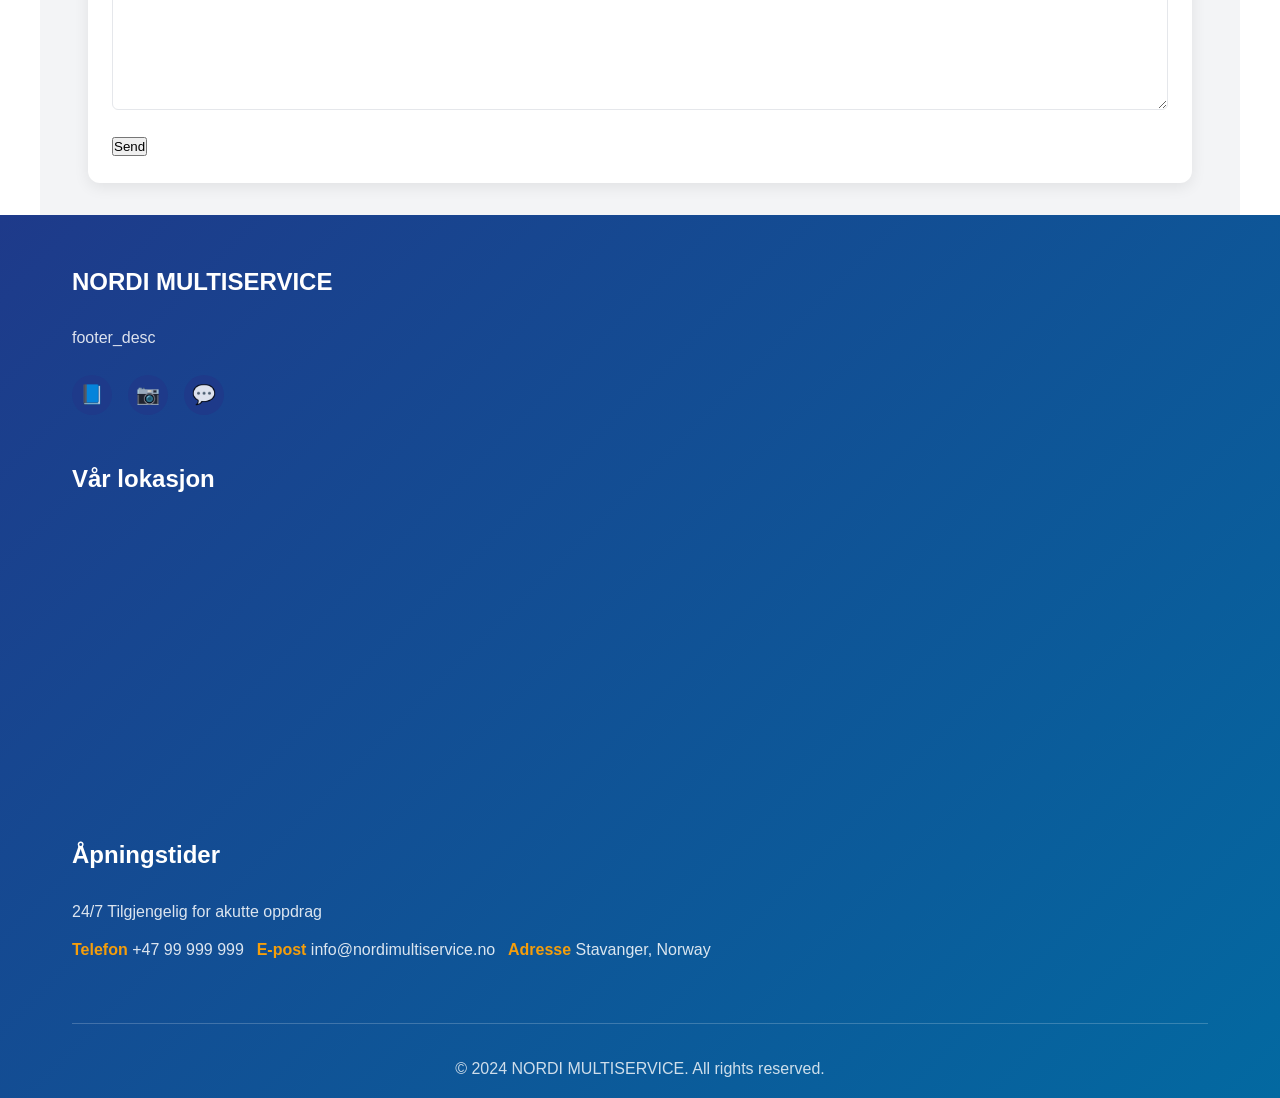
==== commit 287257c7: "Fix: language labels, social icons, responsive service-price, about image sizing" ====
--- a/index.html
+++ b/index.html
@@ -28,7 +28,7 @@
       </ul>
       
       <div class="lang-switcher">
-        <button class="lang-btn active" data-lang="no">Норвегіан</button>
+        <button class="lang-btn active" data-lang="no">Norsk</button>
         <button class="lang-btn" data-lang="en">English</button>
       </div>
       
@@ -64,7 +64,7 @@
           <p>Vi bruker den nyeste laserteknologien for å sikre sikkerhet, effektivitet og miljøvennlighet.</p>
         </div>
         <div class="about-image">
-          <img src="images/logo.svg" alt="NORDI MULTISERVICE" style="max-width: 300px; width: 100%; height: auto;">
+          <img src="images/logo.svg" alt="NORDI MULTISERVICE">
         </div>
       </div>
     </div>
@@ -179,9 +179,9 @@
           <h3 data-translate="company_name">NORDI MULTISERVICE</h3>
           <p data-translate="footer_desc">Profesjonell lasernrengjøring av skipsskrog og maritim utstyr i Norge.</p>
           <div class="social-links">
-            <a href="https://facebook.com/nordimultiservice" target="_blank" title="Facebook">📘</a>
-            <a href="https://instagram.com/nordimultiservice" target="_blank" title="Instagram">📷</a>
-            <a href="https://wa.me/4799999999" target="_blank" title="WhatsApp">💬</a>
+            <a href="https://facebook.com/nordimultiservice" target="_blank" class="social-link" title="Facebook">📘</a>
+            <a href="https://instagram.com/nordimultiservice" target="_blank" class="social-link" title="Instagram">📷</a>
+            <a href="https://wa.me/4799999999" target="_blank" class="social-link" title="WhatsApp">💬</a>
           </div>
         </div>
 
--- a/css/style.css
+++ b/css/style.css
@@ -280,9 +280,11 @@
 }
 
 .about-image img {
-  max-width: 300px;
-  width: 100%;
+  max-width: 260px;
+  width: auto;
   height: auto;
+  display: block;
+  margin: 0 auto;
   filter: drop-shadow(0 4px 15px rgba(0, 0, 0, 0.1));
 }
 
@@ -359,6 +361,8 @@
   display: flex;
   justify-content: space-between;
   align-items: center;
+  gap: 1rem;
+  flex-wrap: wrap;
 }
 
 .price {
@@ -378,6 +382,7 @@
   border: none;
   cursor: pointer;
   font-size: 0.9rem;
+  flex-shrink: 0;
 }
 
 .order-btn:hover {
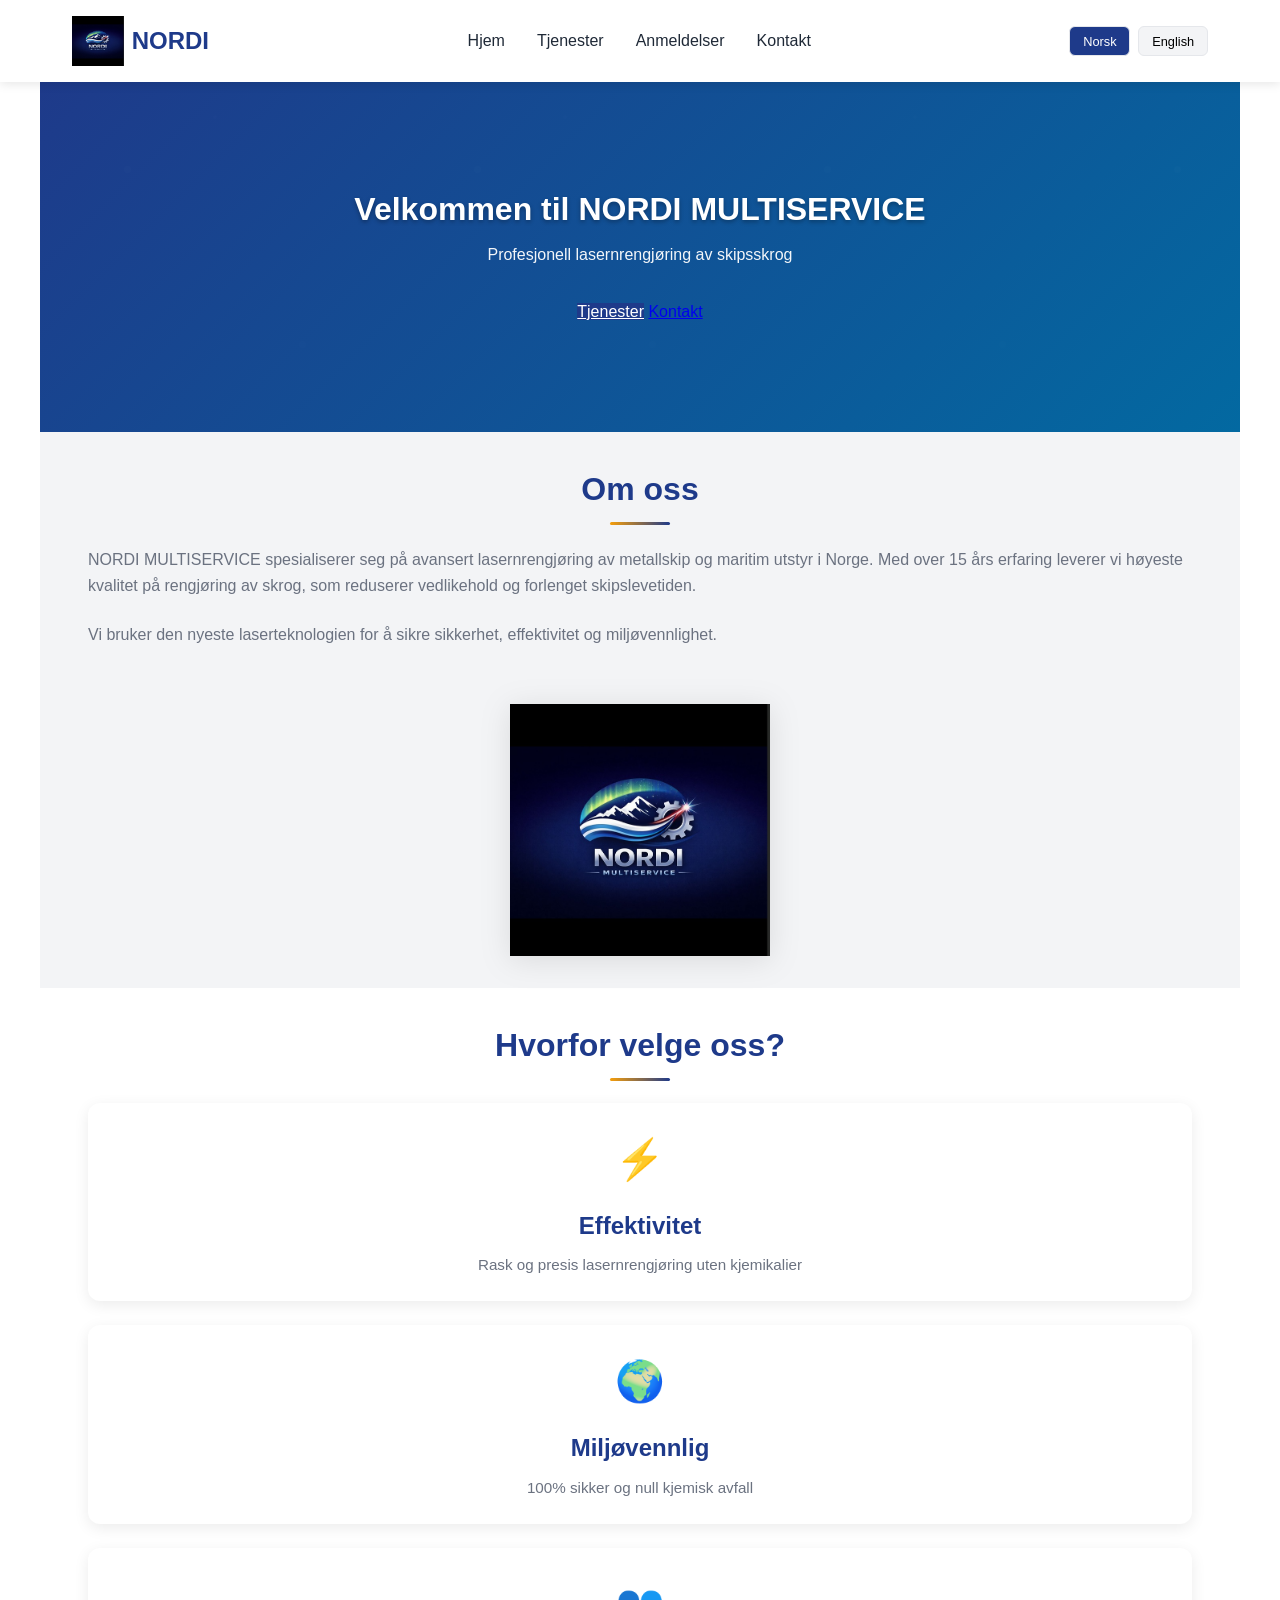
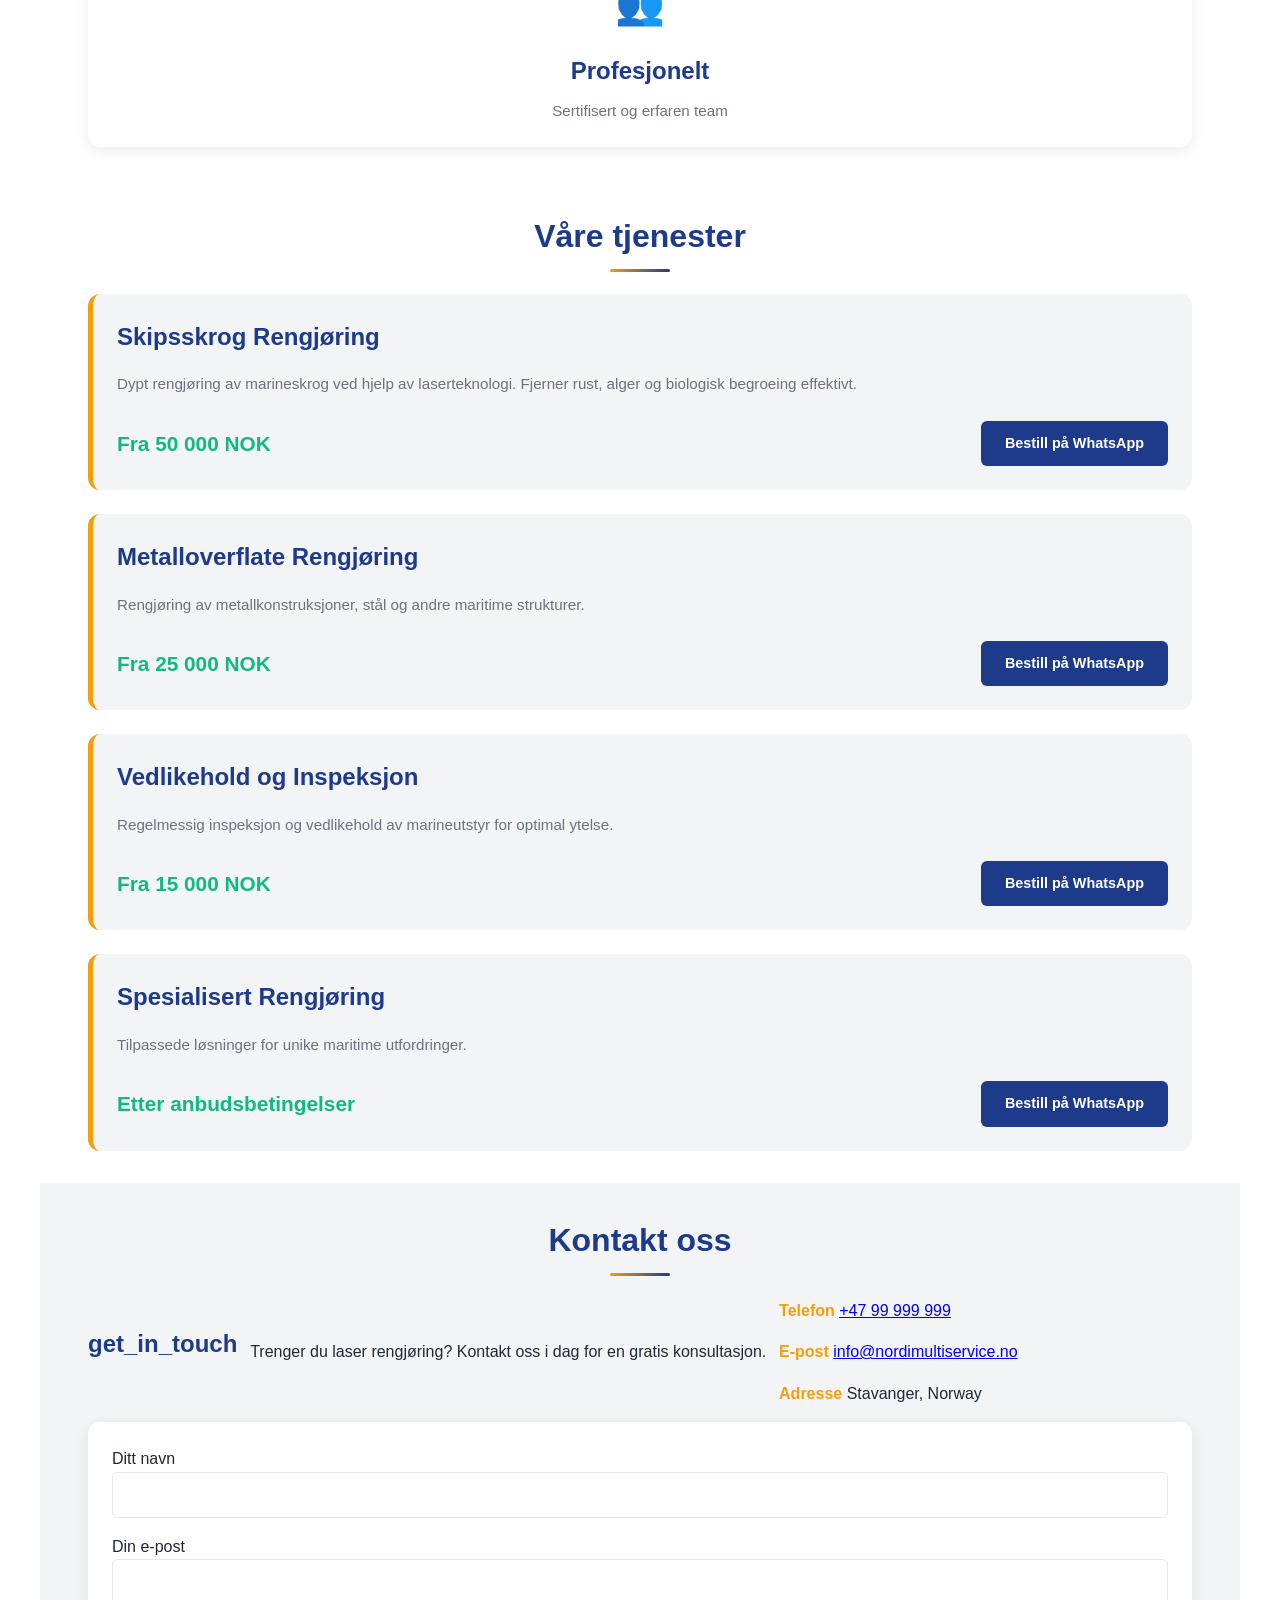
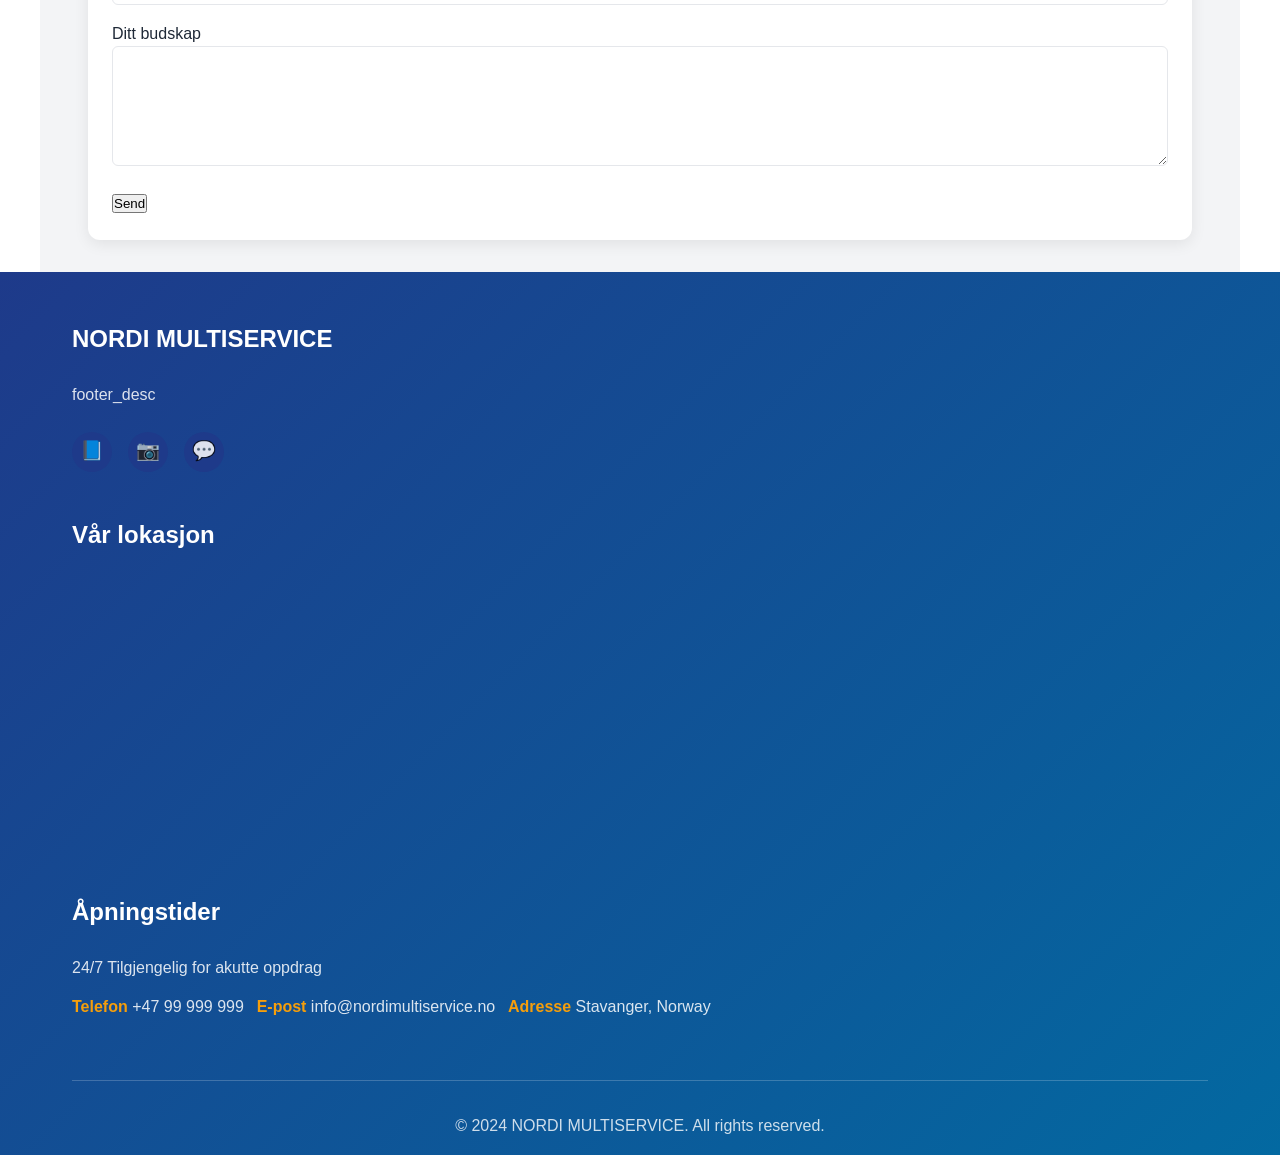
==== commit e12e1856: "Replace logo with user-provided image.png and update favicon links" ====
--- a/index.html
+++ b/index.html
@@ -9,14 +9,14 @@
   <title>NORDI MULTISERVICE - Lasernrengjøring av Skipsskrog</title>
   
   <link rel="stylesheet" href="css/style.css">
-  <link rel="icon" type="image/svg+xml" href="images/logo.svg">
+  <link rel="icon" type="image/png" href="images/image.png">
 </head>
 <body>
   <!-- HEADER -->
   <header>
     <nav>
       <a href="index.html" class="logo">
-        <img src="images/logo.svg" alt="NORDI MULTISERVICE Logo" style="height: 50px; width: auto;">
+        <img src="images/image.png" alt="NORDI MULTISERVICE Logo" style="height: 50px; width: auto;">
         <span>NORDI</span>
       </a>
       
@@ -64,7 +64,7 @@
           <p>Vi bruker den nyeste laserteknologien for å sikre sikkerhet, effektivitet og miljøvennlighet.</p>
         </div>
         <div class="about-image">
-          <img src="images/logo.svg" alt="NORDI MULTISERVICE">
+          <img src="images/image.png" alt="NORDI MULTISERVICE">
         </div>
       </div>
     </div>
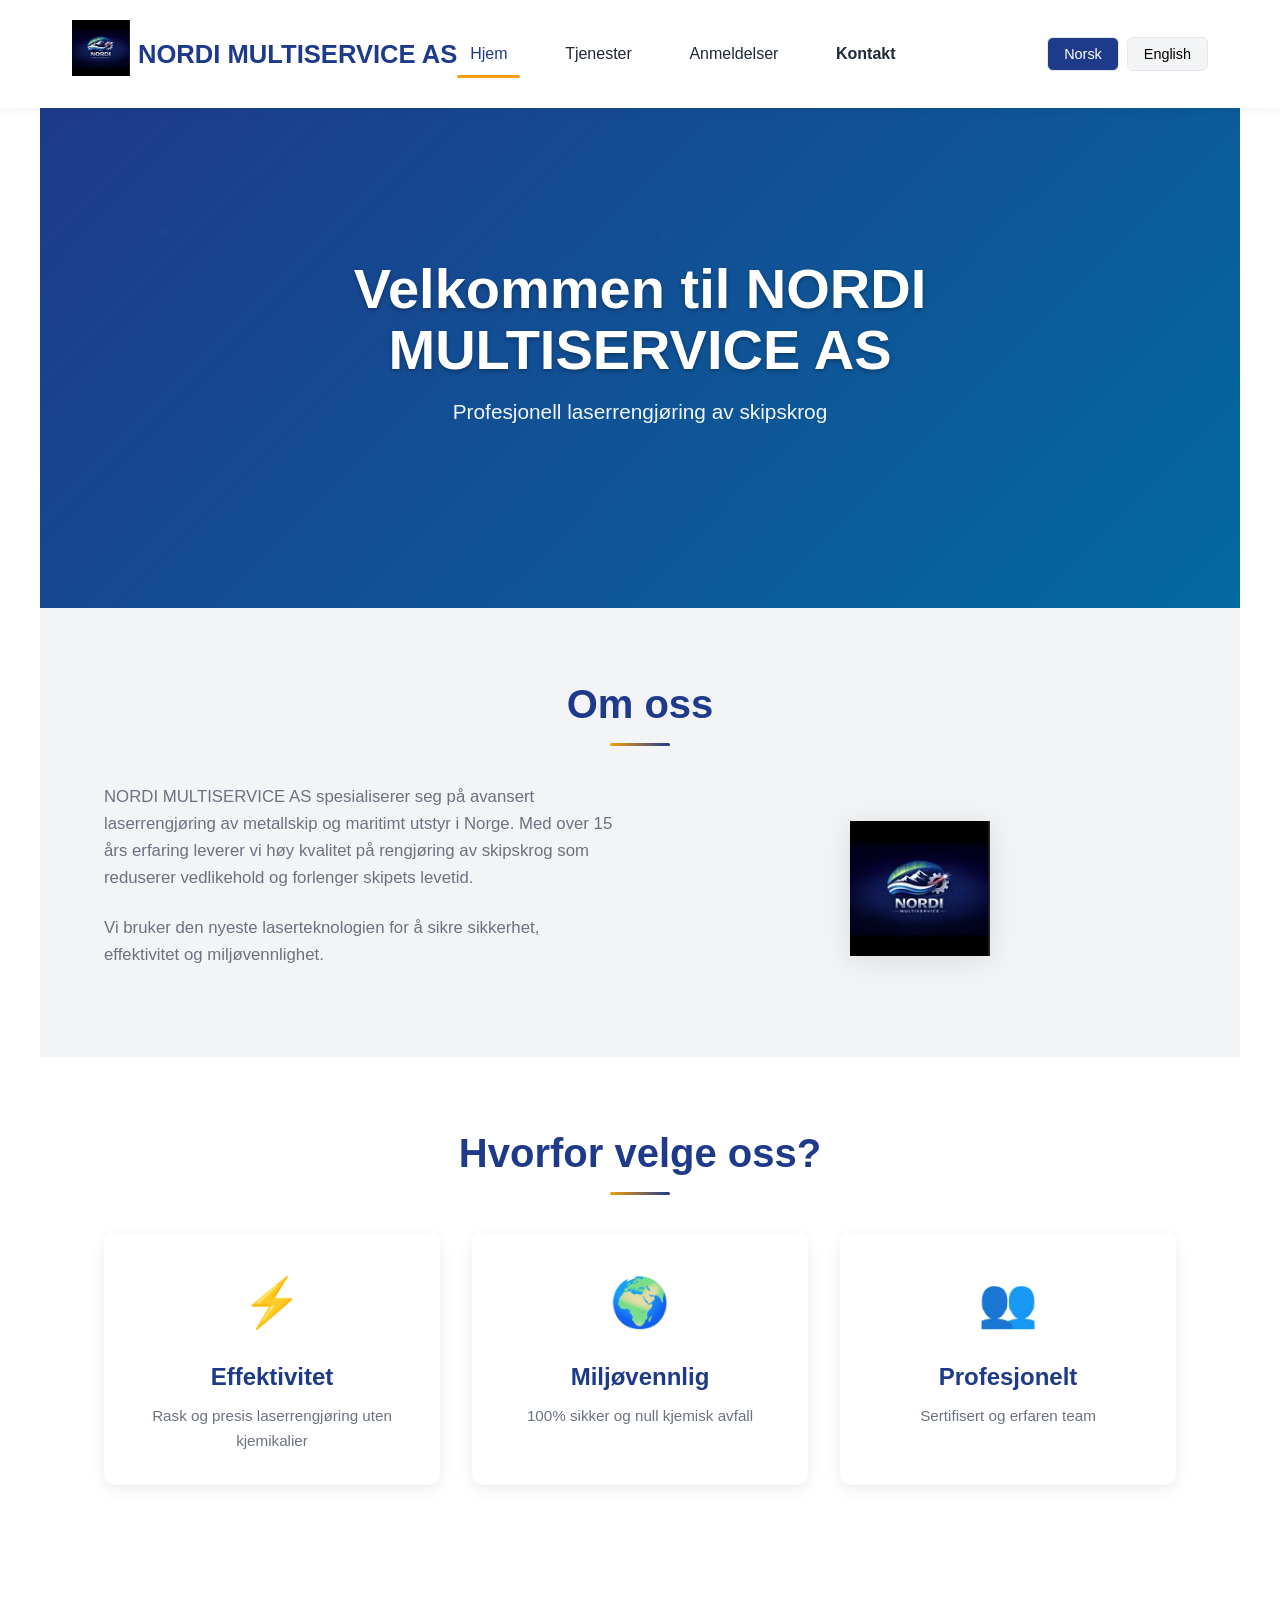
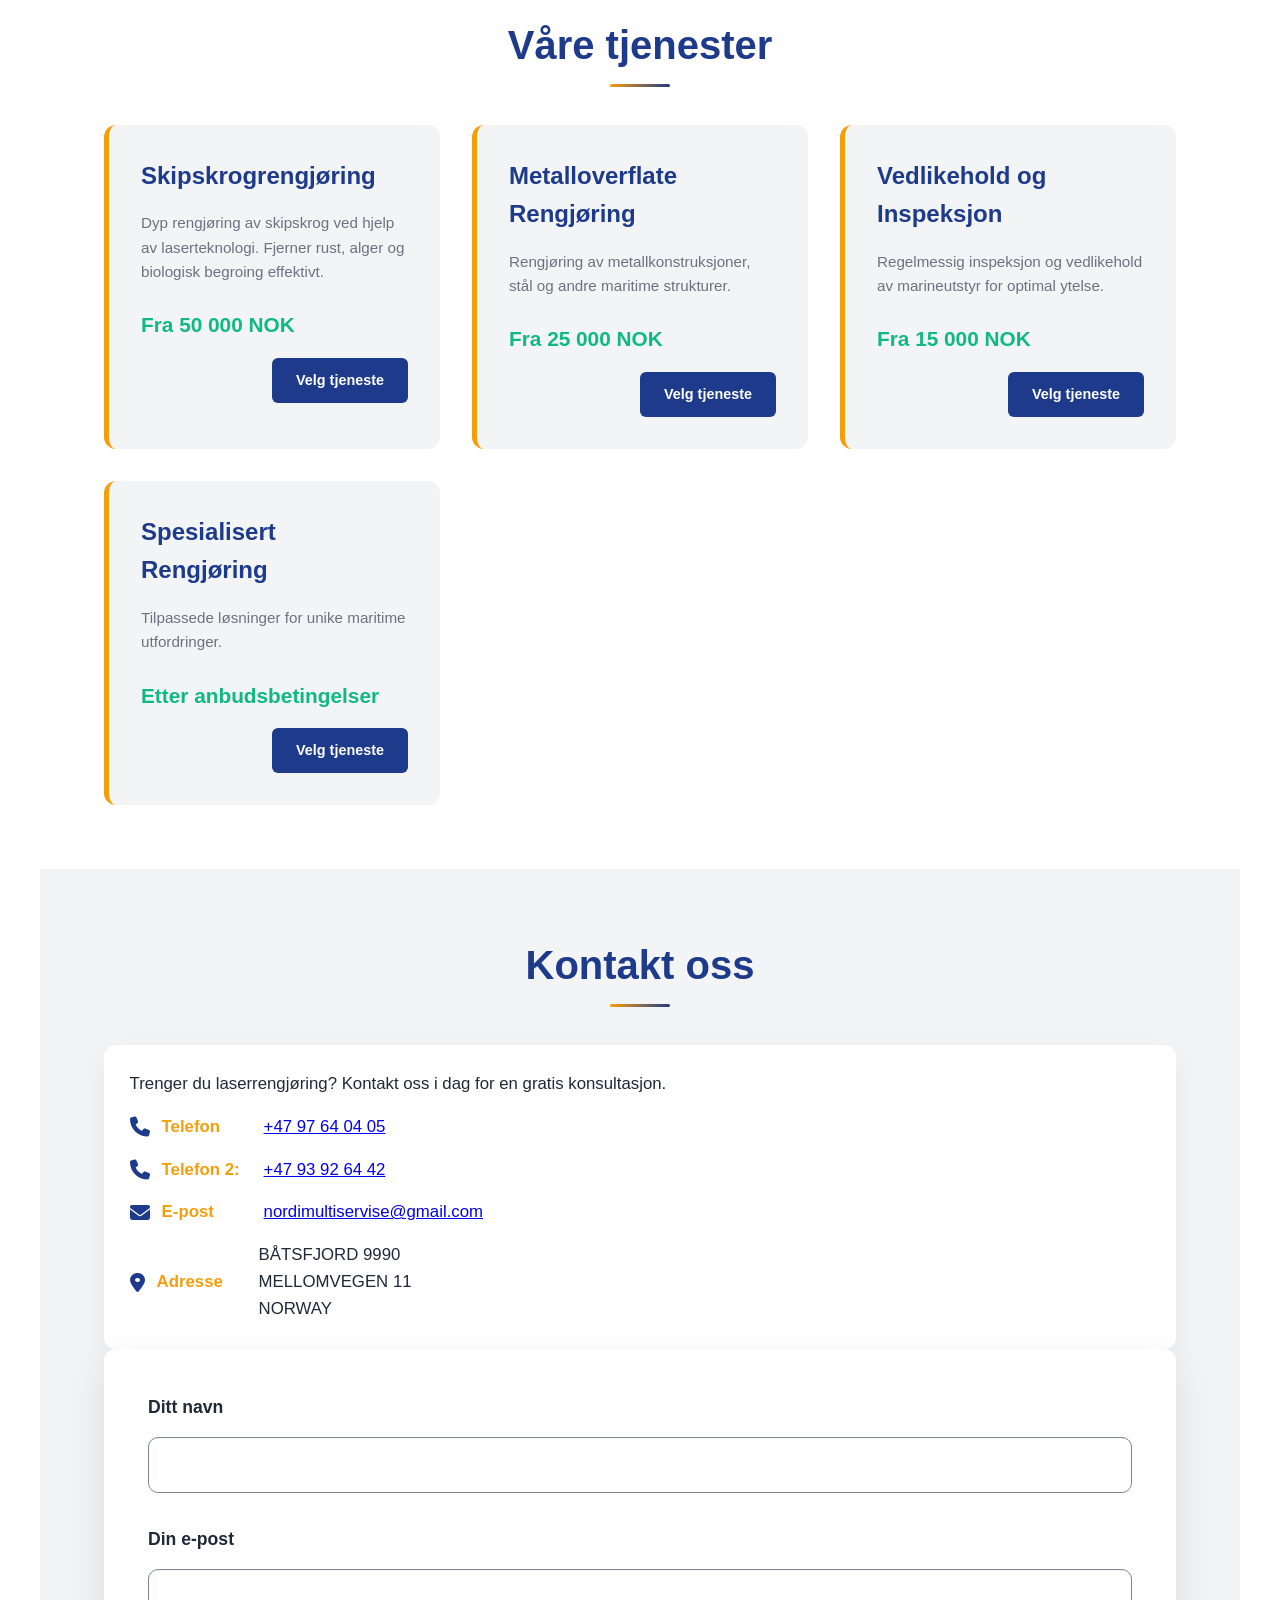
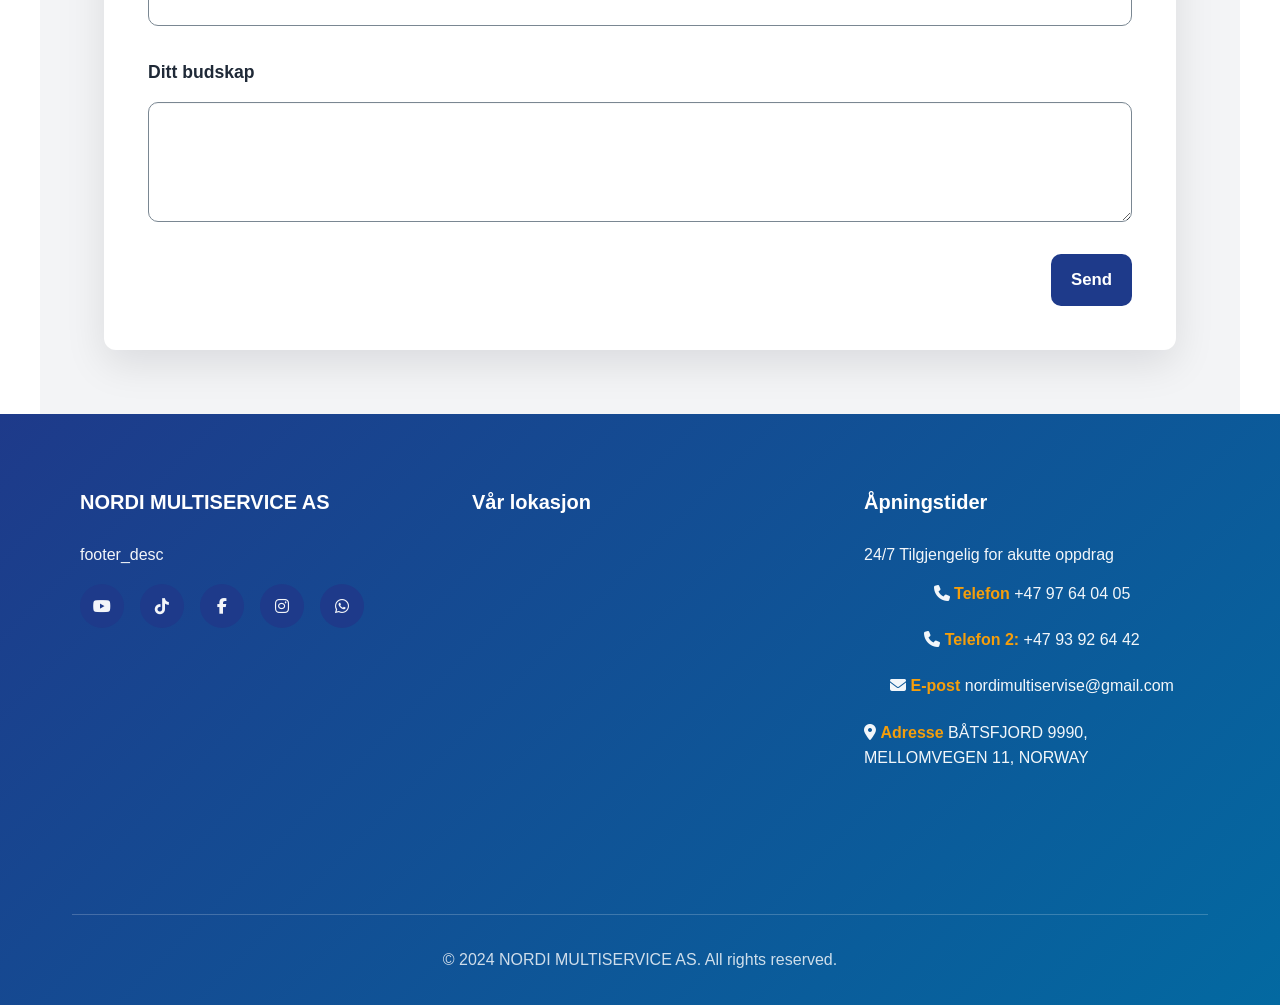
==== commit 9cfa3886: "Update: brand to NORDI MULTISERVICE AS, contact info, translations (nb/en), responsive images, socia" ====
--- a/index.html
+++ b/index.html
@@ -1,14 +1,15 @@
 <!DOCTYPE html>
-<html lang="no">
+<html lang="nb">
 <head>
   <meta charset="UTF-8">
   <meta name="viewport" content="width=device-width, initial-scale=1.0">
-  <meta name="description" content="NORDI MULTISERVICE - Profesjonell lasernrengjøring av skipsskrog i Norge">
+  <meta name="description" content="NORDI MULTISERVICE">
   <meta name="keywords" content="lasernrengjøring, skipsskrog, maritim, rengjøring, Norge">
-  <meta name="author" content="NORDI MULTISERVICE">
-  <title>NORDI MULTISERVICE - Lasernrengjøring av Skipsskrog</title>
+  <meta name="author" content="NORDI MULTISERVICE AS">
+  <title>NORDI MULTISERVICE AS</title>
   
   <link rel="stylesheet" href="css/style.css">
+  <link rel="stylesheet" href="https://cdnjs.cloudflare.com/ajax/libs/font-awesome/6.4.0/css/all.min.css">
   <link rel="icon" type="image/png" href="images/image.png">
 </head>
 <body>
@@ -16,8 +17,11 @@
   <header>
     <nav>
       <a href="index.html" class="logo">
-        <img src="images/image.png" alt="NORDI MULTISERVICE Logo" style="height: 50px; width: auto;">
-        <span>NORDI</span>
+        <picture>
+          <source type="image/webp" srcset="images/image-150w.webp 150w, images/image-300w.webp 300w, images/image@2x.webp 600w" sizes="(max-width:480px) 35px, (max-width:768px) 50px, 60px">
+          <img src="images/image-150w.png" srcset="images/image-150w.png 150w, images/image-300w.png 300w, images/image@2x.png 600w" alt="NORDI MULTISERVICE Logo" loading="lazy">
+        </picture>
+        <span>NORDI MULTISERVICE AS</span>
       </a>
       
       <ul class="nav-links">
@@ -28,15 +32,15 @@
       </ul>
       
       <div class="lang-switcher">
-        <button class="lang-btn active" data-lang="no">Norsk</button>
+        <button class="lang-btn active" data-lang="nb">Norsk</button>
         <button class="lang-btn" data-lang="en">English</button>
       </div>
       
-      <div class="hamburger">
+      <button class="hamburger" type="button" aria-label="Відкрити меню" aria-expanded="false">
         <span></span>
         <span></span>
         <span></span>
-      </div>
+      </button>
     </nav>
   </header>
 
@@ -44,12 +48,8 @@
   <section class="hero">
     <div class="container">
       <div class="hero-content">
-        <h1 data-translate="welcome">Velkommen til NORDI MULTISERVICE</h1>
+        <h1 data-translate="welcome">Velkommen til NORDI MULTISERVICE AS</h1>
         <p data-translate="hero_subtitle">Profesjonell lasernrengjøring av skipsskrog</p>
-        <div class="cta-buttons">
-          <a href="#services" class="btn btn-primary" data-translate="services">Tjenester</a>
-          <a href="#contact" class="btn btn-secondary" data-translate="contact">Kontakt</a>
-        </div>
       </div>
     </div>
   </section>
@@ -60,12 +60,14 @@
       <h2 data-translate="about_title">Om oss</h2>
       <div class="about-content">
         <div class="about-text">
-          <p data-translate="about_desc">NORDI MULTISERVICE spesialiserer seg på avansert lasernrengjøring av metallskip og maritim utstyr i Norge. Med over 15 års erfaring leverer vi høyeste kvalitet på rengjøring av skrog, som reduserer vedlikehold og forlenget skipslevetiden.</p>
+          <p data-translate="about_desc">NORDI MULTISERVICE AS spesialiserer seg på avansert laserrengjøring av metallskip og maritimt utstyr i Norge. Med over 15 års erfaring leverer vi høy kvalitet på rengjøring av skipskrog som reduserer vedlikehold og forlenger skipets levetid.</p>
           <p>Vi bruker den nyeste laserteknologien for å sikre sikkerhet, effektivitet og miljøvennlighet.</p>
         </div>
         <div class="about-image">
-          <img src="images/image.png" alt="NORDI MULTISERVICE">
-        </div>
+          <picture>
+            <source type="image/webp" srcset="images/image-150w.webp 150w, images/image-300w.webp 300w" sizes="(max-width:480px) 80px, 140px">
+            <img src="images/image-150w.png" srcset="images/image-150w.png 150w, images/image-300w.png 300w" alt="Lasernrengjøring av skipsskrog" loading="lazy">
+          </picture>
       </div>
     </div>
   </section>
@@ -103,9 +105,9 @@
           <h3 data-translate="service_1_title">Skipsskrog Rengjøring</h3>
           <p data-translate="service_1_desc">Dypt rengjøring av marineskrog ved hjelp av laserteknologi. Fjerner rust, alger og biologisk begroeing effektivt.</p>
           <div class="service-price">
-            <span class="price" data-translate="service_1_price">Fra 50 000 NOK</span>
-            <a href="pages/services.html" class="order-btn" data-translate="order_button">Bestill på WhatsApp</a>
-          </div>
+              <span class="price" data-translate="service_1_price">Fra 50 000 NOK</span>
+              <a href="pages/services.html" class="order-btn" data-translate="order_button">Обрати послугу</a>
+            </div>
         </div>
 
         <div class="service-card">
@@ -113,7 +115,7 @@
           <p data-translate="service_2_desc">Rengjøring av metallkonstruksjoner, stål og andre maritime strukturer.</p>
           <div class="service-price">
             <span class="price" data-translate="service_2_price">Fra 25 000 NOK</span>
-            <a href="pages/services.html" class="order-btn" data-translate="order_button">Bestill på WhatsApp</a>
+            <a href="pages/services.html" class="order-btn" data-translate="order_button">Gjennomgå</a>
           </div>
         </div>
 
@@ -122,7 +124,7 @@
           <p data-translate="service_3_desc">Regelmessig inspeksjon og vedlikehold av marineutstyr for optimal ytelse.</p>
           <div class="service-price">
             <span class="price" data-translate="service_3_price">Fra 15 000 NOK</span>
-            <a href="pages/services.html" class="order-btn" data-translate="order_button">Bestill på WhatsApp</a>
+            <a href="pages/services.html" class="order-btn" data-translate="order_button">Gjennomgå</a>
           </div>
         </div>
 
@@ -131,7 +133,7 @@
           <p data-translate="service_4_desc">Tilpassede løsninger for unike maritime utfordringer.</p>
           <div class="service-price">
             <span class="price" data-translate="service_4_price">Etter anbudsbetingelser</span>
-            <a href="pages/services.html" class="order-btn" data-translate="order_button">Bestill på WhatsApp</a>
+            <a href="pages/services.html" class="order-btn" data-translate="order_button">Gjennomgå</a>
           </div>
         </div>
       </div>
@@ -143,15 +145,15 @@
     <div class="container">
       <h2 data-translate="contact_title">Kontakt oss</h2>
       <div class="contact-content">
-        <div class="contact-info">
-          <h3 data-translate="get_in_touch">Kom i kontakt</h3>
-          <p data-translate="contact_desc">Trenger du laser rengjøring? Kontakt oss i dag for en gratis konsultasjon.</p>
-          <div class="contact-details">
-            <p><i class="fas fa-phone"></i> <strong data-translate="phone">Telefon:</strong> <a href="tel:+4799999999">+47 99 999 999</a></p>
-            <p><i class="fas fa-envelope"></i> <strong data-translate="email">E-post:</strong> <a href="mailto:info@nordimultiservice.no">info@nordimultiservice.no</a></p>
-            <p><i class="fas fa-map-marker-alt"></i> <strong data-translate="address">Adresse:</strong> Stavanger, Norway</p>
-          </div>
-        </div>
+        <div class="contact-panel">
+            <p data-translate="contact_desc" class="contact-lead">Trenger du laser rengjøring? Kontakt oss i dag for en gratis konsultasjon.</p>
+            <div class="contact-details">
+              <p class="contact-line"><i class="fas fa-phone"></i> <strong data-translate="phone">Telefon:</strong> <a href="tel:+4797640405">+47 97 64 04 05</a></p>
+              <p class="contact-line"><i class="fas fa-phone"></i> <strong>Telefon 2:</strong> <a href="tel:+4793926442">+47 93 92 64 42</a></p>
+              <p class="contact-line"><i class="fas fa-envelope"></i> <strong data-translate="email">E-post:</strong> <a href="mailto:nordimultiservise@gmail.com">nordimultiservise@gmail.com</a></p>
+              <p class="contact-line"><i class="fas fa-map-marker-alt"></i> <strong data-translate="address">Adresse:</strong> BÅTSFJORD 9990<br>MELLOMVEGEN 11<br>NORWAY</p>
+            </div>
+          </div>
         <form class="contact-form" onsubmit="sendMessage(event)">
           <div class="form-group">
             <label for="name" data-translate="your_name">Ditt navn</label>
@@ -175,13 +177,15 @@
   <footer class="footer">
     <div class="container">
       <div class="footer-content">
-        <div class="footer-section">
-          <h3 data-translate="company_name">NORDI MULTISERVICE</h3>
-          <p data-translate="footer_desc">Profesjonell lasernrengjøring av skipsskrog og maritim utstyr i Norge.</p>
+            <div class="footer-section">
+          <h3 data-translate="company_name">NORDI MULTISERVICE AS</h3>
+          <p data-translate="footer_desc">Profesjonell laserrengjøring av skipskrog og maritimt utstyr i NORWAY.</p>
           <div class="social-links">
-            <a href="https://facebook.com/nordimultiservice" target="_blank" class="social-link" title="Facebook">📘</a>
-            <a href="https://instagram.com/nordimultiservice" target="_blank" class="social-link" title="Instagram">📷</a>
-            <a href="https://wa.me/4799999999" target="_blank" class="social-link" title="WhatsApp">💬</a>
+            <a href="https://www.youtube.com" target="_blank" rel="noopener noreferrer" class="social-link" title="YouTube" aria-label="YouTube"><i class="fa-brands fa-youtube"></i></a>
+            <a href="https://www.tiktok.com" target="_blank" rel="noopener noreferrer" class="social-link" title="TikTok" aria-label="TikTok"><i class="fa-brands fa-tiktok"></i></a>
+            <a href="https://facebook.com/nordimultiservice" target="_blank" rel="noopener noreferrer" class="social-link" title="Facebook" aria-label="Facebook"><i class="fa-brands fa-facebook-f"></i></a>
+            <a href="https://instagram.com/nordimultiservice" target="_blank" rel="noopener noreferrer" class="social-link" title="Instagram" aria-label="Instagram"><i class="fa-brands fa-instagram"></i></a>
+            <a href="https://wa.me/4797640405" target="_blank" rel="noopener noreferrer" class="social-link" title="WhatsApp" aria-label="WhatsApp"><i class="fa-brands fa-whatsapp"></i></a>
           </div>
         </div>
 
@@ -196,20 +200,21 @@
           <h3 data-translate="hours">Åpningstider</h3>
           <p data-translate="hours_text">24/7 Tilgjengelig for akutte oppdrag</p>
           <div class="contact-info">
-            <p><i class="fas fa-phone"></i> <strong data-translate="phone">Telefon:</strong> <a href="tel:+4799999999">+47 99 999 999</a></p>
-            <p><i class="fas fa-envelope"></i> <strong data-translate="email">E-post:</strong> <a href="mailto:info@nordimultiservice.no">info@nordimultiservice.no</a></p>
-            <p><i class="fas fa-map-marker-alt"></i> <strong data-translate="address">Adresse:</strong> Stavanger, Norway</p>
+            <p><i class="fas fa-phone"></i> <strong data-translate="phone">Telefon:</strong> <a href="tel:+4797640405">+47 97 64 04 05</a></p>
+            <p><i class="fas fa-phone"></i> <strong>Telefon 2:</strong> <a href="tel:+4793926442">+47 93 92 64 42</a></p>
+            <p><i class="fas fa-envelope"></i> <strong data-translate="email">E-post:</strong> <a href="mailto:nordimultiservise@gmail.com">nordimultiservise@gmail.com</a></p>
+            <p><i class="fas fa-map-marker-alt"></i> <strong data-translate="address">Adresse:</strong> BÅTSFJORD 9990, MELLOMVEGEN 11, NORWAY</p>
           </div>
         </div>
       </div>
 
       <div class="footer-bottom">
-        <p>&copy; 2024 NORDI MULTISERVICE. All rights reserved.</p>
+        <p>&copy; 2024 NORDI MULTISERVICE AS. All rights reserved.</p>
       </div>
     </div>
   </footer>
 
-  <script src="js/translations.js"></script>
-  <script src="js/main.js"></script>
+  <script src="js/translations.js?v=2"></script>
+  <script src="js/main.js?v=2"></script>
 </body>
 </html>
--- a/css/style.css
+++ b/css/style.css
@@ -1,4 +1,4 @@
-/* NORDI MULTISERVICE - Main Stylesheet */
+/* NORDI MULTISERVICE AS - Main Stylesheet */
 
 :root {
   --primary-color: #1e3a8a;
@@ -36,18 +36,25 @@
 
 /* HEADER & NAVIGATION */
 header {
-  background-color: var(--white);
-  box-shadow: 0 2px 10px rgba(0, 0, 0, 0.1);
+  background-color: rgba(255, 255, 255, 0.97);
+  backdrop-filter: blur(4px);
+  box-shadow: 0 2px 10px rgba(0, 0, 0, 0.06);
   position: sticky;
   top: 0;
   z-index: 1000;
+  transition: background-color 0.2s ease, box-shadow 0.2s ease;
+}
+
+header.scrolled {
+  background-color: rgba(255, 255, 255, 1);
+  box-shadow: 0 8px 30px rgba(0, 0, 0, 0.12);
 }
 
 nav {
   display: flex;
   justify-content: space-between;
   align-items: center;
-  padding: 1rem 2rem;
+  padding: 1.25rem 2rem;
   max-width: 1200px;
   margin: 0 auto;
   width: 100%;
@@ -61,11 +68,11 @@
   text-decoration: none;
   color: var(--primary-color);
   font-weight: bold;
-  font-size: 1.5rem;
+  font-size: 1.6rem;
 }
 
 .logo img {
-  height: 50px;
+  height: 56px;
   width: auto;
 }
 
@@ -74,7 +81,10 @@
   gap: 2rem;
   align-items: center;
   list-style: none;
-}
+  min-width: 0; /* allow flex children to shrink and avoid overflow */
+}
+
+.nav-links li { min-width: 0; }
 
 .nav-links a {
   text-decoration: none;
@@ -82,6 +92,45 @@
   font-weight: 500;
   transition: var(--transition);
   position: relative;
+  padding: 0.5rem 0.8rem;
+}
+
+/* Contact panel styling (homepage) */
+.contact-panel {
+  background-color: var(--white);
+  padding: 1.6rem;
+  border-radius: 12px;
+  box-shadow: 0 10px 30px rgba(2,6,23,0.06);
+}
+
+.contact-lead {
+  font-size: 1.05rem;
+  color: var(--dark-text);
+  margin-bottom: 1rem;
+}
+
+.contact-details {
+  display: flex;
+  flex-direction: column;
+  gap: 0.75rem;
+}
+
+.contact-line {
+  display: flex;
+  align-items: center;
+  gap: 0.75rem;
+  font-size: 1.05rem;
+  color: var(--dark-text);
+}
+
+.contact-line i {
+  color: var(--primary-color);
+  font-size: 1.25rem;
+}
+
+.contact-line strong {
+  color: var(--accent-color);
+  min-width: 90px;
 }
 
 .nav-links a:hover {
@@ -91,22 +140,58 @@
 .nav-links a::after {
   content: '';
   position: absolute;
-  bottom: -5px;
+  bottom: -8px;
   left: 0;
   width: 0;
-  height: 2px;
+  height: 3px;
   background-color: var(--accent-color);
-  transition: width 0.3s ease;
-}
-
-.nav-links a:hover::after {
+  border-radius: 2px;
+  transition: width 0.28s ease, opacity 0.2s ease;
+  opacity: 0;
+}
+
+.nav-links a:hover::after,
+.nav-links a:focus::after,
+.nav-links a.active::after {
   width: 100%;
+  opacity: 1;
+}
+
+.nav-links a.active {
+  color: var(--primary-color);
+}
+
+/* Remove underline for Contact link when active on home page */
+.nav-links a[href="#contact"].active::after {
+  width: 0 !important;
+  opacity: 0 !important;
+  display: none !important;
+}
+
+/* Keep Contact text neutral on home (no highlight) */
+.nav-links a[href="#contact"].active {
+  color: var(--dark-text) !important;
+  font-weight: 600;
+}
+
+/* Fully neutral Contact when active: no hover/focus accent */
+.nav-links a[href="#contact"].active {
+  color: var(--dark-text) !important;
+  font-weight: 600;
+  text-decoration: none !important;
+}
+
+.nav-links a[href="#contact"].active:hover,
+.nav-links a[href="#contact"].active:focus {
+  color: var(--dark-text) !important;
+  background: transparent !important;
 }
 
 .lang-switcher {
   display: flex;
   gap: 0.5rem;
   align-items: center;
+  margin-left: auto;
 }
 
 .lang-btn {
@@ -280,8 +365,8 @@
 }
 
 .about-image img {
-  max-width: 260px;
-  width: auto;
+  max-width: 140px;
+  width: 100%;
   height: auto;
   display: block;
   margin: 0 auto;
@@ -383,6 +468,7 @@
   cursor: pointer;
   font-size: 0.9rem;
   flex-shrink: 0;
+  margin-left: auto;
 }
 
 .order-btn:hover {
@@ -480,7 +566,14 @@
 
 .social-link:hover {
   background-color: var(--accent-color);
-  transform: rotate(15deg);
+  transform: translateY(-4px);
+  box-shadow: 0 8px 20px rgba(0, 0, 0, 0.12);
+}
+
+.social-link:focus {
+  outline: none;
+  box-shadow: 0 0 0 3px rgba(30, 58, 138, 0.12);
+  transform: translateY(-3px);
 }
 
 /* CONTACT SECTION */
@@ -521,32 +614,78 @@
 
 .contact-form {
   background-color: var(--white);
-  padding: 2rem;
+  padding: 2.75rem;
   border-radius: var(--border-radius);
-  box-shadow: 0 4px 15px rgba(0, 0, 0, 0.08);
+  box-shadow: 0 14px 40px rgba(2, 6, 23, 0.10);
+}
+
+.contact-form .form-group {
+  display: flex;
+  flex-direction: column;
+  gap: 0.5rem;
+  margin-bottom: 1rem;
+}
+
+.contact-form label {
+  display: block;
+  margin-bottom: 0.5rem;
+  color: var(--dark-text);
+  font-weight: 700;
+  font-size: 1.1rem;
 }
 
 .contact-form input,
 .contact-form textarea {
   width: 100%;
-  padding: 0.8rem;
+  padding: 1.05rem 1.15rem;
   margin-bottom: 1rem;
-  border: 1px solid #e5e7eb;
-  border-radius: 6px;
-  font-size: 1rem;
+  border: 1px solid #7a8792;
+  border-radius: 10px;
+  font-size: 1.1rem;
   transition: var(--transition);
+  background-color: #ffffff;
+  color: var(--dark-text);
+  box-shadow: inset 0 1px 0 rgba(0,0,0,0.03);
+}
+
+.contact-form input::placeholder,
+.contact-form textarea::placeholder {
+  color: #6b7280;
 }
 
 .contact-form input:focus,
 .contact-form textarea:focus {
   outline: none;
   border-color: var(--primary-color);
-  box-shadow: 0 0 0 3px rgba(30, 58, 138, 0.1);
+  box-shadow: 0 0 0 6px rgba(30, 58, 138, 0.14);
 }
 
 .contact-form textarea {
   resize: vertical;
   min-height: 120px;
+}
+
+/* Submit button styling for contact form */
+.contact-form .submit-btn {
+  display: block;
+  margin-left: auto;
+  background-color: var(--primary-color);
+  color: var(--white);
+  border: none;
+  padding: 1rem 1.25rem;
+  border-radius: 10px;
+  cursor: pointer;
+  font-weight: 700;
+  font-size: 1.05rem;
+  transition: var(--transition);
+}
+
+.contact-form .submit-btn:hover,
+.contact-form .submit-btn:focus {
+  background-color: var(--secondary-color);
+  transform: translateY(-2px);
+  box-shadow: 0 8px 20px rgba(2, 6, 23, 0.08);
+  outline: none;
 }
 
 /* FOOTER */
@@ -614,10 +753,69 @@
   color: rgba(255, 255, 255, 0.8);
 }
 
+/* Footer improvements: spacing, contrast and responsive layout */
+.footer {
+  padding: 4rem 2rem 2rem;
+}
+
+.footer-content {
+  gap: 2.5rem;
+}
+
+.footer-section {
+  padding: 0.5rem 0.5rem;
+}
+
+.footer-section h3 {
+  font-size: 1.25rem;
+  font-weight: 700;
+}
+
+.footer-section p,
+.footer-section a {
+  color: rgba(255,255,255,0.95);
+  font-size: 1rem;
+}
+
+.footer-section .contact-info {
+  display: flex;
+  flex-direction: column;
+  gap: 0.5rem;
+}
+
+.footer-section .contact-info a {
+  color: rgba(255,255,255,0.95);
+  text-decoration: none;
+}
+
+.footer-section .social-links {
+  margin-top: 1rem;
+  justify-content: flex-start;
+}
+
+.social-link {
+  width: 44px;
+  height: 44px;
+  font-size: 1.15rem;
+}
+
+/* Responsive footer tweaks */
+@media (max-width: 768px) {
+  .footer-content {
+    grid-template-columns: 1fr;
+  }
+  .social-links {
+    justify-content: center;
+  }
+  .map-container {
+    height: 220px;
+  }
+}
+
 /* RESPONSIVE DESIGN */
 @media (max-width: 768px) {
   nav {
-    padding: 1rem;
+    padding: 1rem 1.5rem;
     position: relative;
     flex-wrap: wrap;
     justify-content: space-between;
@@ -626,6 +824,10 @@
   .logo {
     order: 1;
     flex: 1;
+  }
+
+  .logo img {
+    height: 48px;
   }
 
   .lang-switcher {
@@ -712,8 +914,7 @@
   .nav-links a:last-child {
     border-bottom: none;
   }
-  }
-
+ 
   .lang-btn {
     padding: 0.4rem 0.8rem;
     font-size: 0.8rem;
@@ -1033,3 +1234,12 @@
     opacity: 1;
   }
 }
+
+/* Fix: ensure before-after images scale properly on small screens */
+@media (max-width: 768px) {
+  .before-after-image img {
+    height: auto;
+    width: 100%;
+    object-fit: cover;
+  }
+}
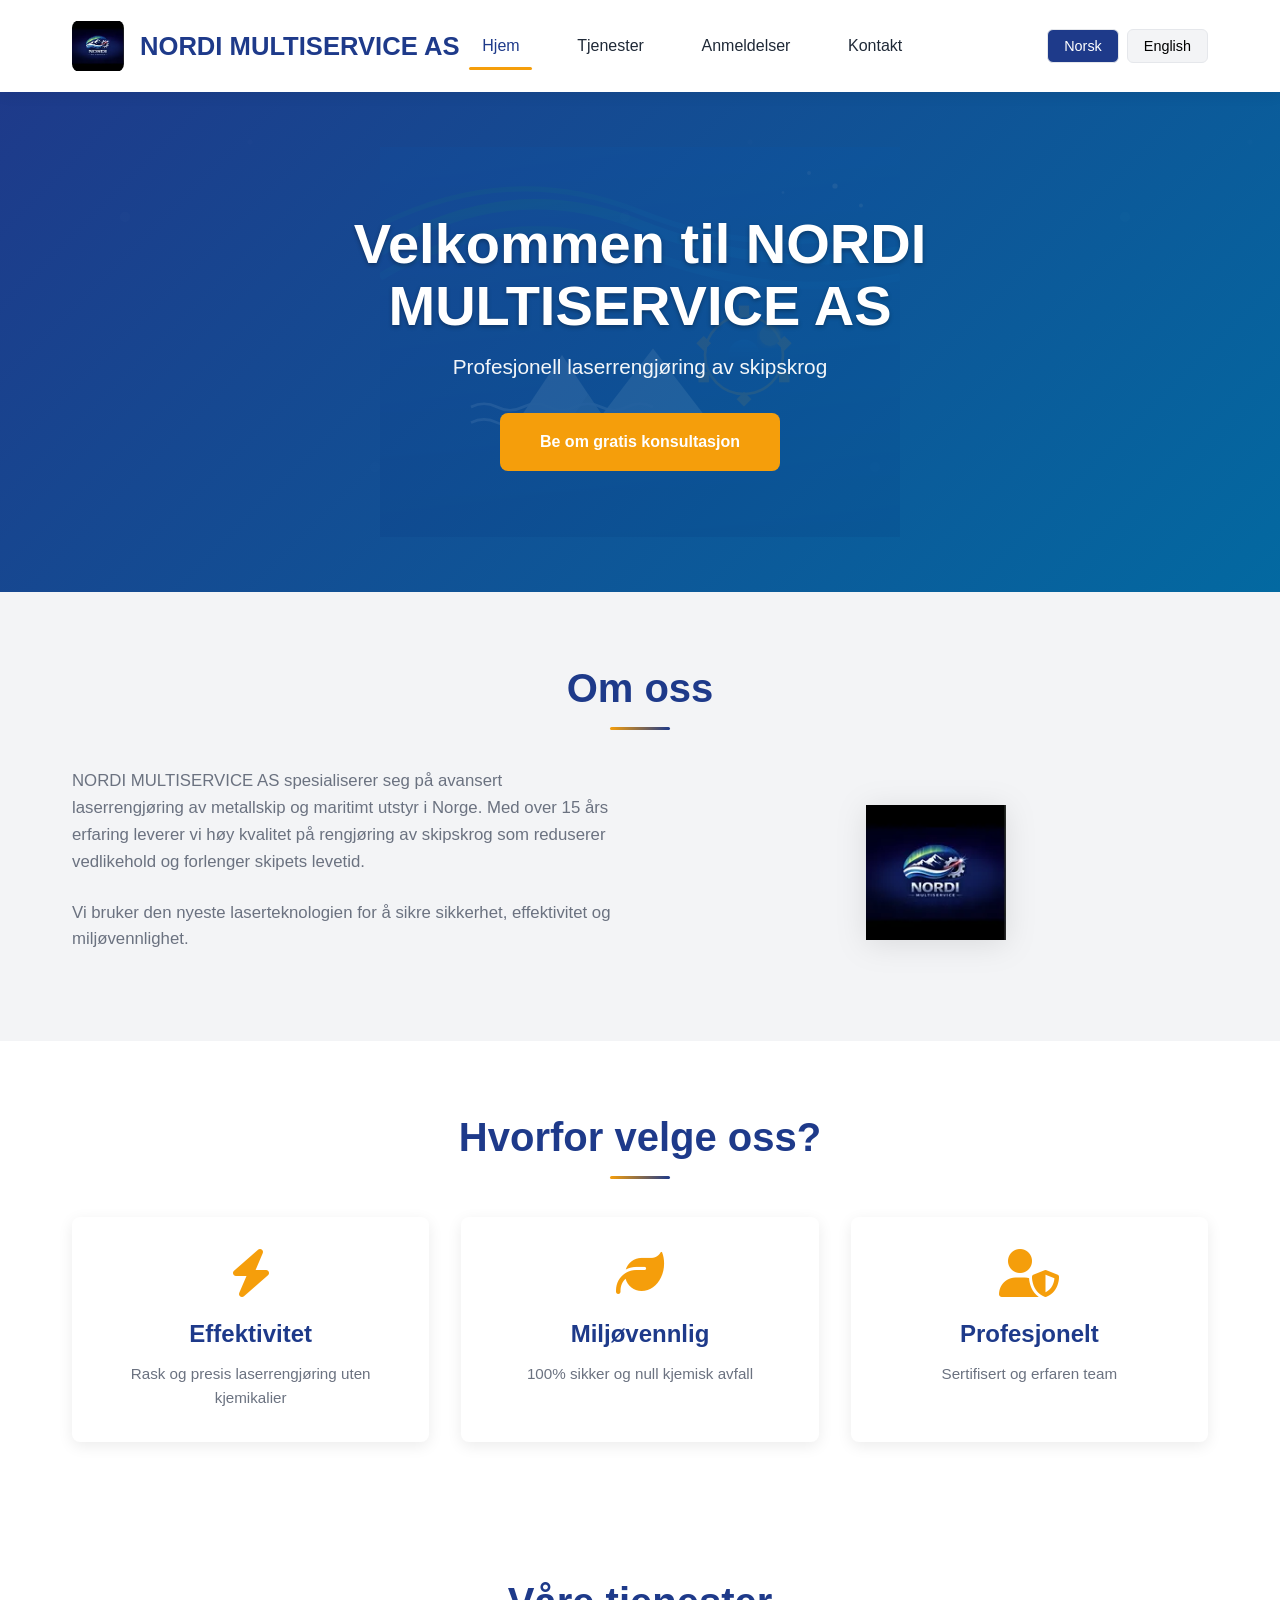
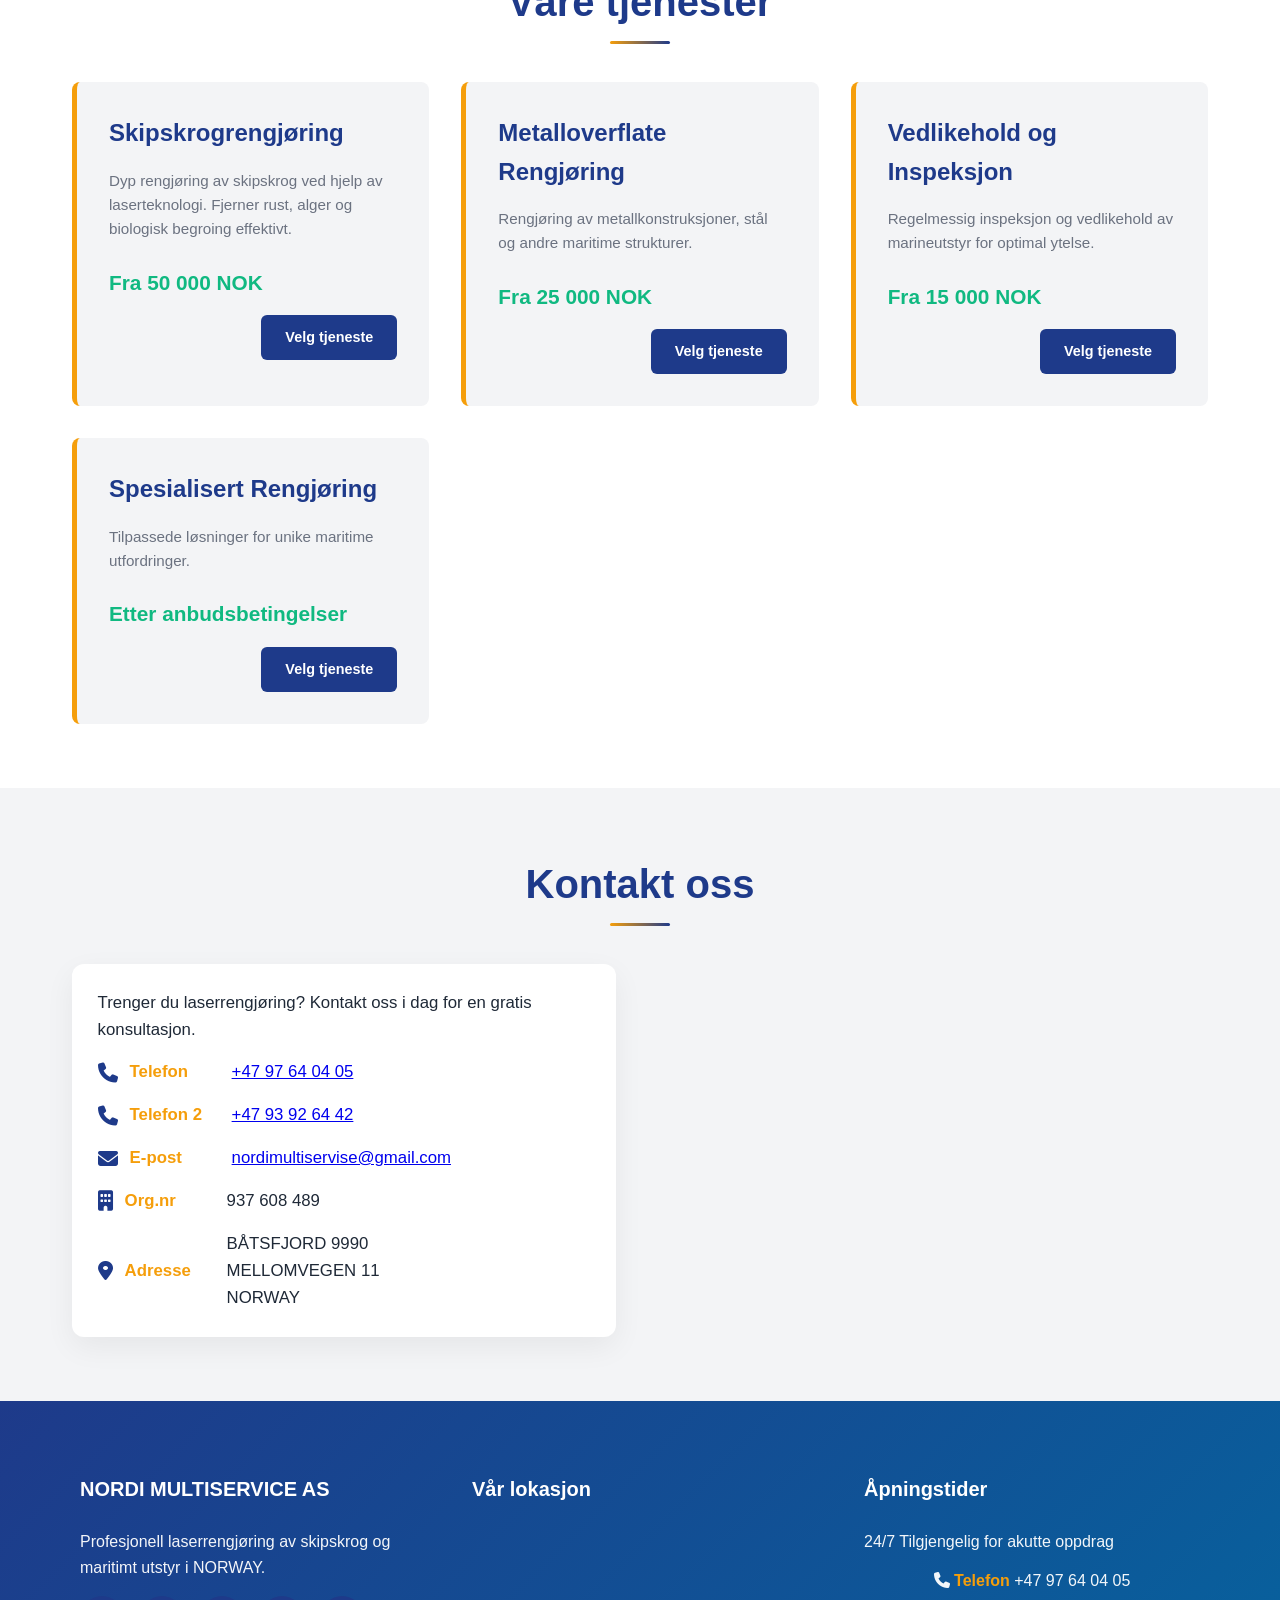
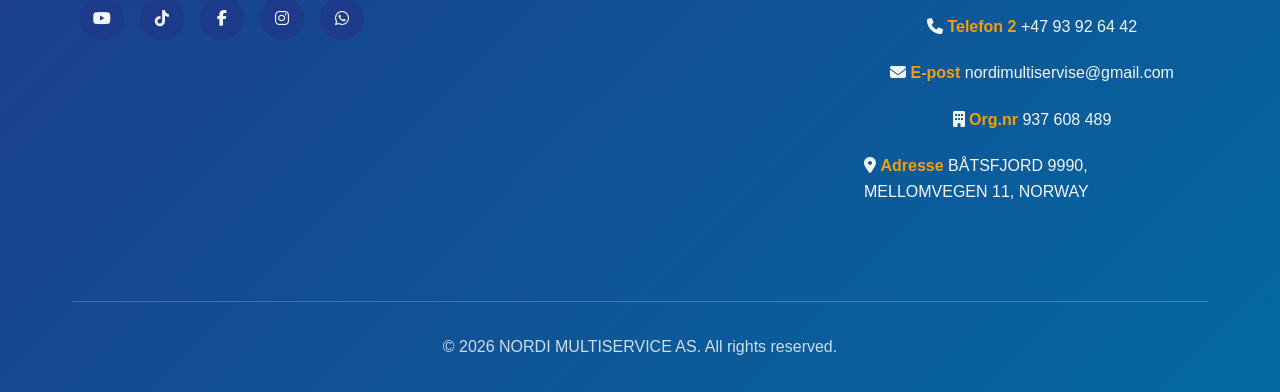
==== commit 30ef4acf: "Add files via upload" ====
--- a/index.html
+++ b/index.html
@@ -1,220 +1,271 @@
-<!DOCTYPE html>
-<html lang="nb">
+<!DOCTYPE html>
+<html lang="nb">
 <head>
   <meta charset="UTF-8">
   <meta name="viewport" content="width=device-width, initial-scale=1.0">
-  <meta name="description" content="NORDI MULTISERVICE">
-  <meta name="keywords" content="lasernrengjøring, skipsskrog, maritim, rengjøring, Norge">
+  <meta name="description" content="NORDI MULTISERVICE AS tilbyr profesjonell laserrengjøring av skipsskrog, metalloverflater og maritimt utstyr i Norge. Miljøvennlig metode, dokumenterte resultater og 24/7 beredskap.">
+  <meta name="keywords" content="laserrengjøring, skipsskrog, maritim rengjøring, rustfjerning, metallrengjøring, Båtsfjord, Norge">
   <meta name="author" content="NORDI MULTISERVICE AS">
-  <title>NORDI MULTISERVICE AS</title>
-  
+  <meta name="robots" content="index, follow">
+  <meta name="theme-color" content="#1e3a8a">
+  <meta property="og:type" content="website">
+  <meta property="og:locale" content="nb_NO">
+  <meta property="og:site_name" content="NORDI MULTISERVICE AS">
+  <meta property="og:title" content="NORDI MULTISERVICE AS - Laserrengjøring i Norge">
+  <meta property="og:description" content="Profesjonell laserrengjøring av skipsskrog, metalloverflater og maritimt utstyr. Miljøvennlig, presist og tilgjengelig 24/7.">
+  <meta property="og:url" content="https://nordimultiservice.no/">
+  <meta property="og:image" content="https://nordimultiservice.no/images/image.webp">
+  <meta name="twitter:card" content="summary_large_image">
+  <meta name="twitter:title" content="NORDI MULTISERVICE AS - Laserrengjøring i Norge">
+  <meta name="twitter:description" content="Profesjonell laserrengjøring av skipsskrog, metalloverflater og maritimt utstyr.">
+  <meta name="twitter:image" content="https://nordimultiservice.no/images/image.webp">
+  <title data-translate="home_page_title">NORDI MULTISERVICE AS - Hjem</title>
+
+  <link rel="canonical" href="https://nordimultiservice.no/">
+  <link rel="alternate" hreflang="nb" href="https://nordimultiservice.no/">
+  <link rel="alternate" hreflang="en" href="https://nordimultiservice.no/">
+  <link rel="manifest" href="site.webmanifest">
+  <link rel="apple-touch-icon" href="images/image-150w.png">
+  <link rel="preconnect" href="https://cdnjs.cloudflare.com" crossorigin>
   <link rel="stylesheet" href="css/style.css">
   <link rel="stylesheet" href="https://cdnjs.cloudflare.com/ajax/libs/font-awesome/6.4.0/css/all.min.css">
   <link rel="icon" type="image/png" href="images/image.png">
+  <script type="application/ld+json">
+    {
+      "@context": "https://schema.org",
+      "@type": "LocalBusiness",
+      "@id": "#nordi-multiservice",
+      "name": "NORDI MULTISERVICE AS",
+      "legalName": "NORDI MULTISERVICE AS",
+      "identifier": "937608489",
+      "url": "https://nordimultiservice.no/",
+      "image": "https://nordimultiservice.no/images/image.png",
+      "email": "mailto:nordimultiservise@gmail.com",
+      "telephone": "+47 97 64 04 05",
+      "address": {
+        "@type": "PostalAddress",
+        "streetAddress": "Mellomvegen 11",
+        "postalCode": "9990",
+        "addressLocality": "Båtsfjord",
+        "addressCountry": "NO"
+      },
+      "areaServed": "Norway",
+      "priceRange": "NOK",
+      "openingHoursSpecification": {
+        "@type": "OpeningHoursSpecification",
+        "dayOfWeek": [
+          "Monday",
+          "Tuesday",
+          "Wednesday",
+          "Thursday",
+          "Friday",
+          "Saturday",
+          "Sunday"
+        ],
+        "opens": "00:00",
+        "closes": "23:59"
+      },
+      "sameAs": [
+        "https://facebook.com/nordimultiservice",
+        "https://instagram.com/nordimultiservice",
+        "https://www.youtube.com",
+        "https://www.tiktok.com"
+      ]
+    }
+  </script>
 </head>
-<body>
-  <!-- HEADER -->
-  <header>
+<body>
+  <!-- HEADER -->
+  <header>
     <nav>
       <a href="index.html" class="logo">
         <picture>
-          <source type="image/webp" srcset="images/image-150w.webp 150w, images/image-300w.webp 300w, images/image@2x.webp 600w" sizes="(max-width:480px) 35px, (max-width:768px) 50px, 60px">
-          <img src="images/image-150w.png" srcset="images/image-150w.png 150w, images/image-300w.png 300w, images/image@2x.png 600w" alt="NORDI MULTISERVICE Logo" loading="lazy">
+          <source type="image/webp" srcset="images/image-150w.webp 150w, images/image-300w.webp 300w" sizes="52px">
+          <img src="images/image-150w.png" srcset="images/image-150w.png 150w, images/image-300w.png 300w" alt="NORDI MULTISERVICE AS logo" width="52" height="52">
         </picture>
         <span>NORDI MULTISERVICE AS</span>
       </a>
-      
-      <ul class="nav-links">
-        <li><a href="index.html" data-translate="home">Hjem</a></li>
-        <li><a href="pages/services.html" data-translate="services">Tjenester</a></li>
-        <li><a href="pages/reviews.html" data-translate="reviews">Anmeldelser</a></li>
-        <li><a href="#contact" data-translate="contact">Kontakt</a></li>
-      </ul>
-      
-      <div class="lang-switcher">
-        <button class="lang-btn active" data-lang="nb">Norsk</button>
-        <button class="lang-btn" data-lang="en">English</button>
-      </div>
-      
-      <button class="hamburger" type="button" aria-label="Відкрити меню" aria-expanded="false">
-        <span></span>
-        <span></span>
-        <span></span>
-      </button>
-    </nav>
-  </header>
-
-  <!-- HERO SECTION -->
-  <section class="hero">
-    <div class="container">
+      
+      <ul class="nav-links">
+        <li><a href="index.html" data-translate="home">Hjem</a></li>
+        <li><a href="pages/services.html" data-translate="services">Tjenester</a></li>
+        <li><a href="pages/reviews.html" data-translate="reviews">Anmeldelser</a></li>
+        <li><a href="#contact" data-translate="contact">Kontakt</a></li>
+      </ul>
+      
+      <div class="lang-switcher">
+        <button class="lang-btn active" data-lang="nb">Norsk</button>
+        <button class="lang-btn" data-lang="en">English</button>
+      </div>
+      
+      <button class="hamburger" type="button" aria-label="Åpne meny" aria-expanded="false">
+        <span></span>
+        <span></span>
+        <span></span>
+      </button>
+    </nav>
+  </header>
+
+  <!-- HERO SECTION -->
+  <section class="hero">
+    <div class="container">
       <div class="hero-content">
         <h1 data-translate="welcome">Velkommen til NORDI MULTISERVICE AS</h1>
         <p data-translate="hero_subtitle">Profesjonell lasernrengjøring av skipsskrog</p>
+        <a href="#contact" class="cta-button" data-translate="hero_cta">Be om gratis konsultasjon</a>
       </div>
     </div>
-  </section>
-
-  <!-- ABOUT SECTION -->
-  <section id="about" class="about">
-    <div class="container">
-      <h2 data-translate="about_title">Om oss</h2>
-      <div class="about-content">
-        <div class="about-text">
-          <p data-translate="about_desc">NORDI MULTISERVICE AS spesialiserer seg på avansert laserrengjøring av metallskip og maritimt utstyr i Norge. Med over 15 års erfaring leverer vi høy kvalitet på rengjøring av skipskrog som reduserer vedlikehold og forlenger skipets levetid.</p>
-          <p>Vi bruker den nyeste laserteknologien for å sikre sikkerhet, effektivitet og miljøvennlighet.</p>
-        </div>
-        <div class="about-image">
+  </section>
+
+  <!-- ABOUT SECTION -->
+  <section id="about" class="about">
+    <div class="container">
+      <h2 data-translate="about_title">Om oss</h2>
+      <div class="about-content">
+        <div class="about-text">
+          <p data-translate="about_desc">NORDI MULTISERVICE AS spesialiserer seg på avansert laserrengjøring av metallskip og maritimt utstyr i Norge. Med over 15 års erfaring leverer vi høy kvalitet på rengjøring av skipskrog som reduserer vedlikehold og forlenger skipets levetid.</p>
+          <p data-translate="about_extra">Vi bruker den nyeste laserteknologien for å sikre sikkerhet, effektivitet og miljøvennlighet.</p>
+        </div>
+        <div class="about-image">
           <picture>
             <source type="image/webp" srcset="images/image-150w.webp 150w, images/image-300w.webp 300w" sizes="(max-width:480px) 80px, 140px">
             <img src="images/image-150w.png" srcset="images/image-150w.png 150w, images/image-300w.png 300w" alt="Lasernrengjøring av skipsskrog" loading="lazy">
           </picture>
+        </div>
       </div>
     </div>
   </section>
-
-  <!-- WHY US SECTION -->
-  <section id="why-us" class="features-section">
-    <div class="container">
-      <h2 data-translate="why_us">Hvorfor velge oss?</h2>
-      <div class="features">
+
+  <!-- WHY US SECTION -->
+  <section id="why-us" class="features-section">
+    <div class="container">
+      <h2 data-translate="why_us">Hvorfor velge oss?</h2>
+      <div class="features">
         <div class="feature">
-          <div class="feature-icon">⚡</div>
+          <div class="feature-icon"><i class="fas fa-bolt" aria-hidden="true"></i></div>
           <h3 data-translate="efficiency">Effektivitet</h3>
           <p data-translate="efficiency_desc">Rask og presis lasernrengjøring uten kjemikalier</p>
         </div>
         <div class="feature">
-          <div class="feature-icon">🌍</div>
+          <div class="feature-icon"><i class="fas fa-leaf" aria-hidden="true"></i></div>
           <h3 data-translate="eco_friendly">Miljøvennlig</h3>
           <p data-translate="eco_friendly_desc">100% sikker og null kjemisk avfall</p>
         </div>
         <div class="feature">
-          <div class="feature-icon">👥</div>
+          <div class="feature-icon"><i class="fas fa-user-shield" aria-hidden="true"></i></div>
           <h3 data-translate="professional">Profesjonelt</h3>
           <p data-translate="professional_desc">Sertifisert og erfaren team</p>
         </div>
-      </div>
-    </div>
-  </section>
-
-  <!-- SERVICES PREVIEW -->
-  <section id="services" class="services-section">
-    <div class="container">
-      <h2 data-translate="services_title">Våre tjenester</h2>
-      <div class="services-grid">
-        <div class="service-card">
-          <h3 data-translate="service_1_title">Skipsskrog Rengjøring</h3>
-          <p data-translate="service_1_desc">Dypt rengjøring av marineskrog ved hjelp av laserteknologi. Fjerner rust, alger og biologisk begroeing effektivt.</p>
-          <div class="service-price">
-              <span class="price" data-translate="service_1_price">Fra 50 000 NOK</span>
-              <a href="pages/services.html" class="order-btn" data-translate="order_button">Обрати послугу</a>
-            </div>
-        </div>
-
-        <div class="service-card">
-          <h3 data-translate="service_2_title">Metalloverflate Rengjøring</h3>
-          <p data-translate="service_2_desc">Rengjøring av metallkonstruksjoner, stål og andre maritime strukturer.</p>
-          <div class="service-price">
-            <span class="price" data-translate="service_2_price">Fra 25 000 NOK</span>
-            <a href="pages/services.html" class="order-btn" data-translate="order_button">Gjennomgå</a>
-          </div>
-        </div>
-
-        <div class="service-card">
-          <h3 data-translate="service_3_title">Vedlikehold og Inspeksjon</h3>
-          <p data-translate="service_3_desc">Regelmessig inspeksjon og vedlikehold av marineutstyr for optimal ytelse.</p>
-          <div class="service-price">
-            <span class="price" data-translate="service_3_price">Fra 15 000 NOK</span>
-            <a href="pages/services.html" class="order-btn" data-translate="order_button">Gjennomgå</a>
-          </div>
-        </div>
-
-        <div class="service-card">
-          <h3 data-translate="service_4_title">Spesialisert Rengjøring</h3>
-          <p data-translate="service_4_desc">Tilpassede løsninger for unike maritime utfordringer.</p>
-          <div class="service-price">
-            <span class="price" data-translate="service_4_price">Etter anbudsbetingelser</span>
-            <a href="pages/services.html" class="order-btn" data-translate="order_button">Gjennomgå</a>
-          </div>
-        </div>
-      </div>
-    </div>
-  </section>
-
-  <!-- CONTACT SECTION -->
-  <section id="contact" class="contact-section">
-    <div class="container">
-      <h2 data-translate="contact_title">Kontakt oss</h2>
-      <div class="contact-content">
-        <div class="contact-panel">
-            <p data-translate="contact_desc" class="contact-lead">Trenger du laser rengjøring? Kontakt oss i dag for en gratis konsultasjon.</p>
-            <div class="contact-details">
+      </div>
+    </div>
+  </section>
+
+  <!-- SERVICES PREVIEW -->
+  <section id="services" class="services-section">
+    <div class="container">
+      <h2 data-translate="services_title">Våre tjenester</h2>
+      <div class="services-grid">
+        <div class="service-card">
+          <h3 data-translate="service_1_title">Skipsskrog Rengjøring</h3>
+          <p data-translate="service_1_desc">Dypt rengjøring av marineskrog ved hjelp av laserteknologi. Fjerner rust, alger og biologisk begroeing effektivt.</p>
+          <div class="service-price">
+              <span class="price" data-translate="service_1_price">Fra 50 000 NOK</span>
+              <a href="pages/services.html" class="order-btn" data-translate="order_button">Velg tjeneste</a>
+            </div>
+        </div>
+
+        <div class="service-card">
+          <h3 data-translate="service_2_title">Metalloverflate Rengjøring</h3>
+          <p data-translate="service_2_desc">Rengjøring av metallkonstruksjoner, stål og andre maritime strukturer.</p>
+          <div class="service-price">
+            <span class="price" data-translate="service_2_price">Fra 25 000 NOK</span>
+            <a href="pages/services.html" class="order-btn" data-translate="order_button">Velg tjeneste</a>
+          </div>
+        </div>
+
+        <div class="service-card">
+          <h3 data-translate="service_3_title">Vedlikehold og Inspeksjon</h3>
+          <p data-translate="service_3_desc">Regelmessig inspeksjon og vedlikehold av marineutstyr for optimal ytelse.</p>
+          <div class="service-price">
+            <span class="price" data-translate="service_3_price">Fra 15 000 NOK</span>
+            <a href="pages/services.html" class="order-btn" data-translate="order_button">Velg tjeneste</a>
+          </div>
+        </div>
+
+        <div class="service-card">
+          <h3 data-translate="service_4_title">Spesialisert Rengjøring</h3>
+          <p data-translate="service_4_desc">Tilpassede løsninger for unike maritime utfordringer.</p>
+          <div class="service-price">
+            <span class="price" data-translate="service_4_price">Etter anbudsbetingelser</span>
+            <a href="pages/services.html" class="order-btn" data-translate="order_button">Velg tjeneste</a>
+          </div>
+        </div>
+      </div>
+    </div>
+  </section>
+
+  <!-- CONTACT SECTION -->
+  <section id="contact" class="contact-section">
+    <div class="container">
+      <h2 data-translate="contact_title">Kontakt oss</h2>
+      <div class="contact-content">
+        <div class="contact-panel">
+            <p data-translate="contact_desc" class="contact-lead">Trenger du laser rengjøring? Kontakt oss i dag for en gratis konsultasjon.</p>
+            <div class="contact-details">
               <p class="contact-line"><i class="fas fa-phone"></i> <strong data-translate="phone">Telefon:</strong> <a href="tel:+4797640405">+47 97 64 04 05</a></p>
-              <p class="contact-line"><i class="fas fa-phone"></i> <strong>Telefon 2:</strong> <a href="tel:+4793926442">+47 93 92 64 42</a></p>
+              <p class="contact-line"><i class="fas fa-phone"></i> <strong data-translate="phone_2">Telefon 2:</strong> <a href="tel:+4793926442">+47 93 92 64 42</a></p>
               <p class="contact-line"><i class="fas fa-envelope"></i> <strong data-translate="email">E-post:</strong> <a href="mailto:nordimultiservise@gmail.com">nordimultiservise@gmail.com</a></p>
+              <p class="contact-line"><i class="fas fa-building"></i> <strong data-translate="org_number">Org.nr:</strong> 937 608 489</p>
               <p class="contact-line"><i class="fas fa-map-marker-alt"></i> <strong data-translate="address">Adresse:</strong> BÅTSFJORD 9990<br>MELLOMVEGEN 11<br>NORWAY</p>
             </div>
           </div>
-        <form class="contact-form" onsubmit="sendMessage(event)">
-          <div class="form-group">
-            <label for="name" data-translate="your_name">Ditt navn</label>
-            <input type="text" id="name" name="name" required>
-          </div>
-          <div class="form-group">
-            <label for="email" data-translate="your_email">Din e-post</label>
-            <input type="email" id="email" name="email" required>
-          </div>
-          <div class="form-group">
-            <label for="message" data-translate="your_message">Ditt budskap</label>
-            <textarea id="message" name="message" rows="4" required></textarea>
-          </div>
-          <button type="submit" class="submit-btn" data-translate="send_button">Send</button>
-        </form>
-      </div>
-    </div>
-  </section>
-
-  <!-- FOOTER -->
-  <footer class="footer">
-    <div class="container">
-      <div class="footer-content">
-            <div class="footer-section">
-          <h3 data-translate="company_name">NORDI MULTISERVICE AS</h3>
-          <p data-translate="footer_desc">Profesjonell laserrengjøring av skipskrog og maritimt utstyr i NORWAY.</p>
-          <div class="social-links">
-            <a href="https://www.youtube.com" target="_blank" rel="noopener noreferrer" class="social-link" title="YouTube" aria-label="YouTube"><i class="fa-brands fa-youtube"></i></a>
-            <a href="https://www.tiktok.com" target="_blank" rel="noopener noreferrer" class="social-link" title="TikTok" aria-label="TikTok"><i class="fa-brands fa-tiktok"></i></a>
-            <a href="https://facebook.com/nordimultiservice" target="_blank" rel="noopener noreferrer" class="social-link" title="Facebook" aria-label="Facebook"><i class="fa-brands fa-facebook-f"></i></a>
-            <a href="https://instagram.com/nordimultiservice" target="_blank" rel="noopener noreferrer" class="social-link" title="Instagram" aria-label="Instagram"><i class="fa-brands fa-instagram"></i></a>
-            <a href="https://wa.me/4797640405" target="_blank" rel="noopener noreferrer" class="social-link" title="WhatsApp" aria-label="WhatsApp"><i class="fa-brands fa-whatsapp"></i></a>
-          </div>
-        </div>
-
-        <div class="footer-section">
+      </div>
+    </div>
+  </section>
+
+  <!-- FOOTER -->
+  <footer class="footer">
+    <div class="container">
+      <div class="footer-content">
+            <div class="footer-section">
+          <h3 data-translate="company_name">NORDI MULTISERVICE AS</h3>
+          <p data-translate="footer_desc">Profesjonell laserrengjøring av skipskrog og maritimt utstyr i NORWAY.</p>
+          <div class="social-links">
+            <a href="https://www.youtube.com" target="_blank" rel="noopener noreferrer" class="social-link" title="YouTube" aria-label="YouTube"><i class="fa-brands fa-youtube"></i></a>
+            <a href="https://www.tiktok.com" target="_blank" rel="noopener noreferrer" class="social-link" title="TikTok" aria-label="TikTok"><i class="fa-brands fa-tiktok"></i></a>
+            <a href="https://facebook.com/nordimultiservice" target="_blank" rel="noopener noreferrer" class="social-link" title="Facebook" aria-label="Facebook"><i class="fa-brands fa-facebook-f"></i></a>
+            <a href="https://instagram.com/nordimultiservice" target="_blank" rel="noopener noreferrer" class="social-link" title="Instagram" aria-label="Instagram"><i class="fa-brands fa-instagram"></i></a>
+            <a href="https://wa.me/4797640405" target="_blank" rel="noopener noreferrer" class="social-link" title="WhatsApp" aria-label="WhatsApp"><i class="fa-brands fa-whatsapp"></i></a>
+          </div>
+        </div>
+
+        <div class="footer-section">
           <h3 data-translate="location">Vår lokasjon</h3>
           <div class="map-container">
-            <iframe src="https://www.google.com/maps/embed?pb=!1m18!1m12!1m3!1d2225.9816693847503!2d5.743662!3d58.977149!2m3!1f0!2f0!3f0!3m2!1i1024!2i768!4f13.1!3m3!1m2!1s0x464232c4c4c4c4c5%3A0x1234567890ab!2sStavanger%2C%20Norway!5e0!3m2!1sno!2sno!4v1234567890" allowfullscreen="" loading="lazy" referrerpolicy="no-referrer-when-downgrade"></iframe>
+            <iframe src="https://www.google.com/maps?q=Mellomvegen%2011%2C%209990%20B%C3%A5tsfjord%2C%20Norway&output=embed" title="NORDI MULTISERVICE AS på Google Maps" allowfullscreen="" loading="lazy" referrerpolicy="no-referrer-when-downgrade"></iframe>
           </div>
         </div>
-
-        <div class="footer-section">
-          <h3 data-translate="hours">Åpningstider</h3>
-          <p data-translate="hours_text">24/7 Tilgjengelig for akutte oppdrag</p>
-          <div class="contact-info">
+
+        <div class="footer-section">
+          <h3 data-translate="hours">Åpningstider</h3>
+          <p data-translate="hours_text">24/7 Tilgjengelig for akutte oppdrag</p>
+          <div class="contact-info">
             <p><i class="fas fa-phone"></i> <strong data-translate="phone">Telefon:</strong> <a href="tel:+4797640405">+47 97 64 04 05</a></p>
-            <p><i class="fas fa-phone"></i> <strong>Telefon 2:</strong> <a href="tel:+4793926442">+47 93 92 64 42</a></p>
+            <p><i class="fas fa-phone"></i> <strong data-translate="phone_2">Telefon 2:</strong> <a href="tel:+4793926442">+47 93 92 64 42</a></p>
             <p><i class="fas fa-envelope"></i> <strong data-translate="email">E-post:</strong> <a href="mailto:nordimultiservise@gmail.com">nordimultiservise@gmail.com</a></p>
+            <p><i class="fas fa-building"></i> <strong data-translate="org_number">Org.nr:</strong> 937 608 489</p>
             <p><i class="fas fa-map-marker-alt"></i> <strong data-translate="address">Adresse:</strong> BÅTSFJORD 9990, MELLOMVEGEN 11, NORWAY</p>
           </div>
         </div>
-      </div>
-
+      </div>
+
       <div class="footer-bottom">
-        <p>&copy; 2024 NORDI MULTISERVICE AS. All rights reserved.</p>
+        <p>&copy; 2026 NORDI MULTISERVICE AS. All rights reserved.</p>
       </div>
     </div>
   </footer>
 
-  <script src="js/translations.js?v=2"></script>
-  <script src="js/main.js?v=2"></script>
+  <script src="js/translations.js?v=3"></script>
+  <script src="js/main.js?v=3"></script>
 </body>
 </html>
--- a/css/style.css
+++ b/css/style.css
@@ -1,751 +1,852 @@
-/* NORDI MULTISERVICE AS - Main Stylesheet */
-
-:root {
-  --primary-color: #1e3a8a;
-  --secondary-color: #0369a1;
-  --accent-color: #f59e0b;
+/* NORDI MULTISERVICE AS - Main Stylesheet */
+
+:root {
+  --primary-color: #1e3a8a;
+  --secondary-color: #0369a1;
+  --accent-color: #f59e0b;
   --success-color: #10b981;
   --light-bg: #f3f4f6;
   --dark-text: #1f2937;
   --light-text: #6b7280;
   --white: #ffffff;
-  --border-radius: 12px;
+  --border-color: #e5e7eb;
+  --shadow-soft: 0 10px 30px rgba(2, 6, 23, 0.08);
+  --border-radius: 8px;
   --transition: all 0.3s ease;
 }
-
-* {
-  margin: 0;
-  padding: 0;
-  box-sizing: border-box;
-}
-
-html {
-  scroll-behavior: smooth;
-  height: 100%;
-}
-
-body {
-  font-family: 'Segoe UI', Tahoma, Geneva, Verdana, sans-serif;
-  color: var(--dark-text);
-  background-color: var(--white);
-  line-height: 1.6;
-  margin: 0;
-  padding: 0;
-  min-height: 100vh;
-}
-
-/* HEADER & NAVIGATION */
+
+* {
+  margin: 0;
+  padding: 0;
+  box-sizing: border-box;
+}
+
+html {
+  scroll-behavior: smooth;
+  height: 100%;
+}
+
+body {
+  font-family: 'Segoe UI', Tahoma, Geneva, Verdana, sans-serif;
+  color: var(--dark-text);
+  background-color: var(--white);
+  line-height: 1.6;
+  margin: 0;
+  padding: 0;
+  min-height: 100vh;
+  overflow-x: hidden;
+}
+
+img,
+picture,
+svg,
+iframe,
+video {
+  max-width: 100%;
+  height: auto;
+  display: block;
+}
+
+/* HEADER & NAVIGATION */
 header {
   background-color: rgba(255, 255, 255, 0.97);
   backdrop-filter: blur(4px);
-  box-shadow: 0 2px 10px rgba(0, 0, 0, 0.06);
+  box-shadow: 0 2px 14px rgba(2, 6, 23, 0.08);
   position: sticky;
   top: 0;
   z-index: 1000;
-  transition: background-color 0.2s ease, box-shadow 0.2s ease;
-}
-
-header.scrolled {
-  background-color: rgba(255, 255, 255, 1);
-  box-shadow: 0 8px 30px rgba(0, 0, 0, 0.12);
-}
-
-nav {
-  display: flex;
-  justify-content: space-between;
-  align-items: center;
-  padding: 1.25rem 2rem;
-  max-width: 1200px;
-  margin: 0 auto;
-  width: 100%;
-  position: relative;
-}
-
-.logo {
-  display: flex;
-  align-items: center;
-  gap: 0.5rem;
-  text-decoration: none;
-  color: var(--primary-color);
-  font-weight: bold;
+  transition: background-color 0.2s ease, box-shadow 0.2s ease;
+}
+
+header.scrolled {
+  background-color: rgba(255, 255, 255, 1);
+  box-shadow: 0 8px 30px rgba(0, 0, 0, 0.12);
+}
+
+nav {
+  display: flex;
+  justify-content: space-between;
+  align-items: center;
+  padding: 1.25rem 2rem;
+  max-width: 1200px;
+  margin: 0 auto;
+  width: 100%;
+  position: relative;
+}
+
+.logo {
+  display: flex;
+  align-items: center;
+  gap: 1rem;
+  text-decoration: none;
+  color: var(--primary-color);
+  font-weight: bold;
   font-size: 1.6rem;
+  margin-right: 10px;
 }
 
 .logo img {
-  height: 56px;
-  width: auto;
+  width: 52px;
+  height: 52px;
+  object-fit: contain;
+  border-radius: 8px;
 }
 
 .nav-links {
-  display: flex;
-  gap: 2rem;
-  align-items: center;
-  list-style: none;
-  min-width: 0; /* allow flex children to shrink and avoid overflow */
-}
-
-.nav-links li { min-width: 0; }
-
-.nav-links a {
-  text-decoration: none;
-  color: var(--dark-text);
-  font-weight: 500;
-  transition: var(--transition);
-  position: relative;
-  padding: 0.5rem 0.8rem;
-}
-
-/* Contact panel styling (homepage) */
+  display: flex;
+  gap: 2rem;
+  align-items: center;
+  list-style: none;
+  min-width: 0; /* allow flex children to shrink and avoid overflow */
+}
+
+.nav-links li { min-width: 0; }
+
+.nav-links a {
+  text-decoration: none;
+  color: var(--dark-text);
+  font-weight: 500;
+  transition: var(--transition);
+  position: relative;
+  padding: 0.5rem 0.8rem;
+}
+
+/* Contact panel styling (homepage) */
 .contact-panel {
   background-color: var(--white);
   padding: 1.6rem;
   border-radius: 12px;
   box-shadow: 0 10px 30px rgba(2,6,23,0.06);
-}
-
-.contact-lead {
-  font-size: 1.05rem;
-  color: var(--dark-text);
-  margin-bottom: 1rem;
-}
-
-.contact-details {
-  display: flex;
-  flex-direction: column;
-  gap: 0.75rem;
-}
-
+  min-width: 0;
+}
+
+.contact-lead {
+  font-size: 1.05rem;
+  color: var(--dark-text);
+  margin-bottom: 1rem;
+}
+
+.contact-content,
+.contact-grid {
+  display: grid;
+  grid-template-columns: 1fr;
+  gap: 2rem;
+  align-items: start;
+}
+
+.contact-content > *,
+.contact-grid > * {
+  min-width: 0;
+}
+
+.contact-details {
+  display: flex;
+  flex-direction: column;
+  gap: 0.75rem;
+}
+
 .contact-line {
   display: flex;
   align-items: center;
   gap: 0.75rem;
   font-size: 1.05rem;
   color: var(--dark-text);
-}
-
-.contact-line i {
-  color: var(--primary-color);
-  font-size: 1.25rem;
-}
-
+  min-width: 0;
+}
+
+.contact-line i {
+  color: var(--primary-color);
+  font-size: 1.25rem;
+}
+
 .contact-line strong {
   color: var(--accent-color);
   min-width: 90px;
 }
 
-.nav-links a:hover {
-  color: var(--primary-color);
-}
-
-.nav-links a::after {
-  content: '';
-  position: absolute;
-  bottom: -8px;
-  left: 0;
-  width: 0;
-  height: 3px;
-  background-color: var(--accent-color);
-  border-radius: 2px;
-  transition: width 0.28s ease, opacity 0.2s ease;
-  opacity: 0;
-}
-
-.nav-links a:hover::after,
-.nav-links a:focus::after,
-.nav-links a.active::after {
-  width: 100%;
-  opacity: 1;
-}
-
-.nav-links a.active {
-  color: var(--primary-color);
-}
-
-/* Remove underline for Contact link when active on home page */
-.nav-links a[href="#contact"].active::after {
-  width: 0 !important;
-  opacity: 0 !important;
-  display: none !important;
-}
-
-/* Keep Contact text neutral on home (no highlight) */
-.nav-links a[href="#contact"].active {
-  color: var(--dark-text) !important;
-  font-weight: 600;
-}
-
-/* Fully neutral Contact when active: no hover/focus accent */
-.nav-links a[href="#contact"].active {
-  color: var(--dark-text) !important;
-  font-weight: 600;
-  text-decoration: none !important;
-}
-
-.nav-links a[href="#contact"].active:hover,
-.nav-links a[href="#contact"].active:focus {
-  color: var(--dark-text) !important;
-  background: transparent !important;
-}
-
-.lang-switcher {
-  display: flex;
-  gap: 0.5rem;
-  align-items: center;
-  margin-left: auto;
-}
-
-.lang-btn {
-  background-color: var(--light-bg);
-  border: 1px solid #e5e7eb;
-  padding: 0.5rem 1rem;
-  border-radius: 6px;
-  cursor: pointer;
-  transition: var(--transition);
-  font-weight: 500;
-  font-size: 0.9rem;
-}
-
-.lang-btn.active {
-  background-color: var(--primary-color);
-  color: var(--white);
-}
-
-.lang-btn:hover {
-  background-color: var(--secondary-color);
-  color: var(--white);
-}
-
-.hamburger {
-  display: none;
-  flex-direction: column;
-  cursor: pointer;
-  gap: 5px;
-}
-
-.hamburger span {
-  width: 25px;
-  height: 3px;
-  background-color: var(--dark-text);
-  transition: var(--transition);
-}
-
-/* HERO SECTION */
-.hero {
-  background: linear-gradient(135deg, var(--primary-color) 0%, var(--secondary-color) 100%);
-  color: var(--white);
-  padding: 6rem 2rem;
-  text-align: center;
-  min-height: 500px;
-  display: flex;
-  align-items: center;
-  justify-content: center;
-  position: relative;
-  overflow: hidden;
-}
-
+.contact-line a {
+  overflow-wrap: anywhere;
+  word-break: break-word;
+}
+
+.nav-links a:hover {
+  color: var(--primary-color);
+}
+
+.nav-links a::after {
+  content: '';
+  position: absolute;
+  bottom: -8px;
+  left: 0;
+  width: 0;
+  height: 3px;
+  background-color: var(--accent-color);
+  border-radius: 2px;
+  transition: width 0.28s ease, opacity 0.2s ease;
+  opacity: 0;
+}
+
+.nav-links a:hover::after,
+.nav-links a:focus::after,
+.nav-links a.active::after {
+  width: 100%;
+  opacity: 1;
+}
+
+.nav-links a.active {
+  color: var(--primary-color);
+}
+
+/* Remove underline for Contact link when active on home page */
+.nav-links a[href="#contact"].active::after {
+  width: 0 !important;
+  opacity: 0 !important;
+  display: none !important;
+}
+
+/* Keep Contact text neutral on home (no highlight) */
+.nav-links a[href="#contact"].active {
+  color: var(--dark-text) !important;
+  font-weight: 600;
+}
+
+/* Fully neutral Contact when active: no hover/focus accent */
+.nav-links a[href="#contact"].active {
+  color: var(--dark-text) !important;
+  font-weight: 600;
+  text-decoration: none !important;
+}
+
+.nav-links a[href="#contact"].active:hover,
+.nav-links a[href="#contact"].active:focus {
+  color: var(--dark-text) !important;
+  background: transparent !important;
+}
+
+.lang-switcher {
+  display: flex;
+  gap: 0.5rem;
+  align-items: center;
+  margin-left: auto;
+}
+
+.lang-btn {
+  background-color: var(--light-bg);
+  border: 1px solid #e5e7eb;
+  padding: 0.5rem 1rem;
+  border-radius: 6px;
+  cursor: pointer;
+  transition: var(--transition);
+  font-weight: 500;
+  font-size: 0.9rem;
+}
+
+.lang-btn.active {
+  background-color: var(--primary-color);
+  color: var(--white);
+}
+
+.lang-btn:hover {
+  background-color: var(--secondary-color);
+  color: var(--white);
+}
+
+.hamburger {
+  display: none;
+  flex-direction: column;
+  cursor: pointer;
+  gap: 5px;
+}
+
+.hamburger span {
+  width: 25px;
+  height: 3px;
+  background-color: var(--dark-text);
+  transition: var(--transition);
+}
+
+/* HERO SECTION */
+.hero {
+  background: linear-gradient(135deg, var(--primary-color) 0%, var(--secondary-color) 100%);
+  color: var(--white);
+  padding: 6rem 2rem;
+  text-align: center;
+  min-height: 500px;
+  display: flex;
+  align-items: center;
+  justify-content: center;
+  position: relative;
+  overflow: hidden;
+}
+
 .hero::before {
   content: '';
   position: absolute;
   top: 0;
-  left: 0;
-  right: 0;
-  bottom: 0;
+  left: 0;
+  right: 0;
+  bottom: 0;
   background: url('data:image/svg+xml,<svg xmlns="http://www.w3.org/2000/svg" viewBox="0 0 100 100"><defs><pattern id="grain" width="100" height="100" patternUnits="userSpaceOnUse"><circle cx="25" cy="25" r="1" fill="rgba(255,255,255,0.1)"/><circle cx="75" cy="75" r="1" fill="rgba(255,255,255,0.05)"/><circle cx="50" cy="10" r="0.5" fill="rgba(255,255,255,0.08)"/></pattern></defs><rect width="100" height="100" fill="url(%23grain)"/></svg>');
   opacity: 0.1;
-}
-
-.hero-content {
-  max-width: 800px;
-  position: relative;
-  z-index: 1;
-  text-align: center;
-  margin: 0 auto;
-}
-
-.hero h1 {
-  font-size: 3.5rem;
-  margin-bottom: 1rem;
-  font-weight: 700;
-  line-height: 1.1;
-  text-shadow: 0 2px 4px rgba(0, 0, 0, 0.3);
-}
-
-.hero p {
-  font-size: 1.3rem;
-  margin-bottom: 2rem;
-  opacity: 0.95;
-  font-weight: 300;
-  line-height: 1.4;
-}
-
-.cta-button {
-  display: inline-block;
-  background-color: var(--accent-color);
-  color: var(--white);
-  padding: 1rem 2.5rem;
-  border-radius: var(--border-radius);
-  text-decoration: none;
-  font-weight: 600;
-  transition: var(--transition);
-  border: none;
-  cursor: pointer;
-  font-size: 1rem;
-}
-
-.cta-button:hover {
-  background-color: #d97706;
-  transform: translateY(-3px);
-  box-shadow: 0 10px 25px rgba(245, 158, 11, 0.3);
-}
-
-/* SECTIONS */
+  z-index: 0;
+  pointer-events: none;
+}
+
+.hero::after {
+  content: '';
+  position: absolute;
+  inset: 0;
+  background: url('../images/logo.svg') center / min(520px, 70vw) no-repeat;
+  opacity: 0.08;
+  z-index: 0;
+  pointer-events: none;
+}
+
+.page-hero {
+  min-height: 300px;
+  padding: 4.5rem 2rem;
+}
+
+.hero-content {
+  max-width: 800px;
+  position: relative;
+  z-index: 1;
+  text-align: center;
+  margin: 0 auto;
+}
+
+.hero h1 {
+  font-size: 3.5rem;
+  margin-bottom: 1rem;
+  font-weight: 700;
+  line-height: 1.1;
+  text-shadow: 0 2px 4px rgba(0, 0, 0, 0.3);
+}
+
+.hero p {
+  font-size: 1.3rem;
+  margin-bottom: 2rem;
+  opacity: 0.95;
+  font-weight: 300;
+  line-height: 1.4;
+}
+
+.cta-button {
+  display: inline-block;
+  background-color: var(--accent-color);
+  color: var(--white);
+  padding: 1rem 2.5rem;
+  border-radius: var(--border-radius);
+  text-decoration: none;
+  font-weight: 600;
+  transition: var(--transition);
+  border: none;
+  cursor: pointer;
+  font-size: 1rem;
+}
+
+.cta-button:hover {
+  background-color: #d97706;
+  transform: translateY(-3px);
+  box-shadow: 0 10px 25px rgba(245, 158, 11, 0.3);
+}
+
+/* SECTIONS */
 section {
   padding: 4rem 2rem;
-  max-width: 1200px;
-  margin: 0 auto;
-}
-
-.container {
-  max-width: 1200px;
-  margin: 0 auto;
-  padding: 0 2rem;
-}
-
-h2 {
-  font-size: 2.5rem;
-  margin-bottom: 3rem;
-  text-align: center;
-  color: var(--primary-color);
-  font-weight: 600;
-  position: relative;
-}
-
-h2::after {
-  content: '';
-  position: absolute;
-  bottom: -10px;
-  left: 50%;
-  transform: translateX(-50%);
-  width: 60px;
-  height: 3px;
-  background: linear-gradient(90deg, var(--accent-color), var(--primary-color));
-  border-radius: 2px;
-}
-
-h3 {
-  font-size: 1.5rem;
-  color: var(--primary-color);
-  margin-bottom: 1rem;
-  font-weight: 600;
-}
-
-/* ABOUT SECTION */
-.about {
-  background-color: var(--light-bg);
-}
-
-.about-content {
-  display: grid;
-  grid-template-columns: 1fr 1fr;
-  gap: 3rem;
-  align-items: center;
-}
-
-.about-text p {
-  margin-bottom: 1.5rem;
-  color: var(--light-text);
-  font-size: 1.05rem;
-  line-height: 1.6;
-}
-
-.about-image {
-  display: flex;
-  justify-content: center;
-  align-items: center;
-}
-
-.about-image img {
-  max-width: 140px;
-  width: 100%;
-  height: auto;
-  display: block;
-  margin: 0 auto;
-  filter: drop-shadow(0 4px 15px rgba(0, 0, 0, 0.1));
-}
-
-.features {
-  display: grid;
-  grid-template-columns: 1fr 1fr 1fr;
-  gap: 2rem;
-}
-
-.feature {
-  background-color: var(--white);
-  padding: 2rem;
-  border-radius: var(--border-radius);
-  text-align: center;
-  box-shadow: 0 4px 15px rgba(0, 0, 0, 0.08);
-  transition: var(--transition);
-}
-
-.feature:hover {
-  transform: translateY(-5px);
-  box-shadow: 0 8px 25px rgba(0, 0, 0, 0.15);
-}
-
+}
+
+.container {
+  max-width: 1200px;
+  margin: 0 auto;
+  padding: 0 2rem;
+}
+
+h2 {
+  font-size: 2.5rem;
+  margin-bottom: 3rem;
+  text-align: center;
+  color: var(--primary-color);
+  font-weight: 600;
+  position: relative;
+}
+
+h2::after {
+  content: '';
+  position: absolute;
+  bottom: -10px;
+  left: 50%;
+  transform: translateX(-50%);
+  width: 60px;
+  height: 3px;
+  background: linear-gradient(90deg, var(--accent-color), var(--primary-color));
+  border-radius: 2px;
+}
+
+h3 {
+  font-size: 1.5rem;
+  color: var(--primary-color);
+  margin-bottom: 1rem;
+  font-weight: 600;
+}
+
+/* ABOUT SECTION */
+.about {
+  background-color: var(--light-bg);
+}
+
+.about-content {
+  display: grid;
+  grid-template-columns: 1fr 1fr;
+  gap: 3rem;
+  align-items: center;
+}
+
+.about-text p {
+  margin-bottom: 1.5rem;
+  color: var(--light-text);
+  font-size: 1.05rem;
+  line-height: 1.6;
+}
+
+.about-image {
+  display: flex;
+  justify-content: center;
+  align-items: center;
+}
+
+.about-image img {
+  max-width: 140px;
+  width: 100%;
+  height: auto;
+  display: block;
+  margin: 0 auto;
+  filter: drop-shadow(0 4px 15px rgba(0, 0, 0, 0.1));
+}
+
+.features {
+  display: grid;
+  grid-template-columns: 1fr 1fr 1fr;
+  gap: 2rem;
+}
+
+.feature {
+  background-color: var(--white);
+  padding: 2rem;
+  border-radius: var(--border-radius);
+  text-align: center;
+  box-shadow: 0 4px 15px rgba(0, 0, 0, 0.08);
+  transition: var(--transition);
+}
+
+.feature:hover {
+  transform: translateY(-5px);
+  box-shadow: 0 8px 25px rgba(0, 0, 0, 0.15);
+}
+
 .feature-icon {
   font-size: 3rem;
   margin-bottom: 1rem;
-}
-
-.feature h3 {
-  margin-bottom: 0.5rem;
-}
-
-.feature p {
-  color: var(--light-text);
-  font-size: 0.95rem;
-}
-
-/* SERVICES SECTION */
-.services-section {
-  background-color: var(--white);
-}
-
-.services-grid {
-  display: grid;
-  grid-template-columns: repeat(auto-fit, minmax(280px, 1fr));
-  gap: 2rem;
-}
-
+  color: var(--accent-color);
+  line-height: 1;
+}
+
+.feature h3 {
+  margin-bottom: 0.5rem;
+}
+
+.feature p {
+  color: var(--light-text);
+  font-size: 0.95rem;
+}
+
+/* SERVICES SECTION */
+.services-section {
+  background-color: var(--white);
+}
+
+.services-grid {
+  display: grid;
+  grid-template-columns: repeat(auto-fit, minmax(280px, 1fr));
+  gap: 2rem;
+}
+
 .service-card {
   background-color: var(--light-bg);
   border-left: 5px solid var(--accent-color);
   padding: 2rem;
-  border-radius: var(--border-radius);
+  border-radius: var(--border-radius);
   transition: var(--transition);
 }
 
-.service-card:hover {
-  transform: translateX(5px);
-  box-shadow: 0 10px 30px rgba(0, 0, 0, 0.1);
-}
-
-.service-card h3 {
+.service-card-detailed {
+  background-color: var(--white);
+  border: 1px solid var(--border-color);
+  border-left: 5px solid var(--accent-color);
+  box-shadow: 0 3px 14px rgba(2, 6, 23, 0.04);
+}
+
+.service-included-title {
+  margin-top: 1.5rem;
+  margin-bottom: 0.5rem;
   color: var(--primary-color);
-  margin-bottom: 1rem;
-}
-
-.service-card p {
+}
+
+.service-feature-list {
   color: var(--light-text);
   margin-bottom: 1.5rem;
-  font-size: 0.95rem;
-}
-
-.service-price {
-  display: flex;
-  justify-content: space-between;
-  align-items: center;
-  gap: 1rem;
-  flex-wrap: wrap;
-}
-
-.price {
-  font-size: 1.3rem;
-  font-weight: 700;
-  color: var(--success-color);
-}
-
-.order-btn {
-  background-color: var(--primary-color);
-  color: var(--white);
-  padding: 0.7rem 1.5rem;
-  border-radius: 6px;
-  text-decoration: none;
-  font-weight: 600;
-  transition: var(--transition);
-  border: none;
-  cursor: pointer;
-  font-size: 0.9rem;
-  flex-shrink: 0;
-  margin-left: auto;
-}
-
-.order-btn:hover {
-  background-color: var(--secondary-color);
-}
-
-/* REVIEWS SECTION */
-.reviews-section {
-  background-color: var(--light-bg);
-}
-
-.reviews-grid {
-  display: grid;
-  grid-template-columns: repeat(auto-fit, minmax(300px, 1fr));
-  gap: 3rem;
-}
-
-.review-card {
-  background-color: var(--white);
-  border-radius: var(--border-radius);
-  overflow: hidden;
-  box-shadow: 0 4px 15px rgba(0, 0, 0, 0.08);
-  transition: var(--transition);
-}
-
-.review-card:hover {
-  transform: scale(1.02);
-  box-shadow: 0 8px 25px rgba(0, 0, 0, 0.15);
-}
-
-.before-after {
-  display: grid;
-  grid-template-columns: 1fr 1fr;
-  gap: 0;
-  height: 300px;
-  overflow: hidden;
-}
-
-.before-after-image {
-  position: relative;
-  overflow: hidden;
-}
-
-.before-after-image img {
+  padding-left: 1.2rem;
+}
+
+.service-feature-list li {
+  margin-bottom: 0.45rem;
+}
+
+.service-contact-btn {
+  width: 100%;
+  margin-top: 1rem;
+}
+
+.service-card:hover {
+  transform: translateX(5px);
+  box-shadow: 0 10px 30px rgba(0, 0, 0, 0.1);
+}
+
+.service-card h3 {
+  color: var(--primary-color);
+  margin-bottom: 1rem;
+}
+
+.service-card p {
+  color: var(--light-text);
+  margin-bottom: 1.5rem;
+  font-size: 0.95rem;
+}
+
+.service-price {
+  display: flex;
+  justify-content: space-between;
+  align-items: center;
+  gap: 1rem;
+  flex-wrap: wrap;
+}
+
+.price {
+  font-size: 1.3rem;
+  font-weight: 700;
+  color: var(--success-color);
+}
+
+.order-btn {
+  background-color: var(--primary-color);
+  color: var(--white);
+  padding: 0.7rem 1.5rem;
+  border-radius: 6px;
+  text-decoration: none;
+  font-weight: 600;
+  transition: var(--transition);
+  border: none;
+  cursor: pointer;
+  font-size: 0.9rem;
+  flex-shrink: 0;
+  margin-left: auto;
+}
+
+.order-btn:hover {
+  background-color: var(--secondary-color);
+}
+
+/* REVIEWS SECTION */
+.reviews-section {
+  background-color: var(--light-bg);
+}
+
+.reviews-grid {
+  display: grid;
+  grid-template-columns: repeat(auto-fit, minmax(300px, 1fr));
+  gap: 3rem;
+}
+
+.review-card {
+  background-color: var(--white);
+  border-radius: var(--border-radius);
+  overflow: hidden;
+  box-shadow: 0 4px 15px rgba(0, 0, 0, 0.08);
+  transition: var(--transition);
+}
+
+.review-card:hover {
+  transform: scale(1.02);
+  box-shadow: 0 8px 25px rgba(0, 0, 0, 0.15);
+}
+
+.before-after {
+  display: grid;
+  grid-template-columns: 1fr 1fr;
+  gap: 0;
+  height: 300px;
+  overflow: hidden;
+}
+
+.before-after-image {
+  position: relative;
+  overflow: hidden;
+}
+
+.before-after-image img {
+  width: 100%;
+  height: 100%;
+  object-fit: cover;
+}
+
+.before-after-label {
+  position: absolute;
+  top: 10px;
+  left: 10px;
+  background-color: rgba(0, 0, 0, 0.7);
+  color: var(--white);
+  padding: 0.5rem 1rem;
+  border-radius: 6px;
+  font-weight: 600;
+  font-size: 0.9rem;
+}
+
+.result-placeholder {
   width: 100%;
   height: 100%;
-  object-fit: cover;
-}
-
-.before-after-label {
-  position: absolute;
-  top: 10px;
-  left: 10px;
-  background-color: rgba(0, 0, 0, 0.7);
-  color: var(--white);
-  padding: 0.5rem 1rem;
-  border-radius: 6px;
-  font-weight: 600;
-  font-size: 0.9rem;
-}
-
-.review-content {
-  padding: 2rem;
-}
-
-.review-card h3 {
-  margin-bottom: 1rem;
-  color: var(--primary-color);
-}
-
-.review-card p {
-  color: var(--light-text);
-  margin-bottom: 1rem;
-}
-
-.social-links {
+  min-height: 220px;
   display: flex;
-  gap: 1rem;
-  margin-top: 1.5rem;
-}
-
-.social-link {
-  display: inline-flex;
   align-items: center;
   justify-content: center;
-  width: 40px;
-  height: 40px;
-  background-color: var(--primary-color);
-  color: var(--white);
-  border-radius: 50%;
-  text-decoration: none;
-  transition: var(--transition);
-  font-size: 1.2rem;
-}
-
-.social-link:hover {
-  background-color: var(--accent-color);
-  transform: translateY(-4px);
-  box-shadow: 0 8px 20px rgba(0, 0, 0, 0.12);
-}
-
-.social-link:focus {
-  outline: none;
-  box-shadow: 0 0 0 3px rgba(30, 58, 138, 0.12);
-  transform: translateY(-3px);
-}
-
-/* CONTACT SECTION */
-.contact-section {
-  background-color: var(--light-bg);
-}
-
-.contact-grid {
-  display: grid;
-  grid-template-columns: 1fr 1fr;
-  gap: 3rem;
-  align-items: start;
-}
-
-.contact-info-section p {
-  font-size: 1.1rem;
-  color: var(--light-text);
-  margin-bottom: 2rem;
-  line-height: 1.6;
-}
-
-.contact-details {
-  display: flex;
-  flex-direction: column;
-  gap: 1rem;
-}
-
-.contact-info {
-  display: flex;
-  align-items: center;
-  font-size: 1rem;
-}
-
-.contact-info strong {
+  font-size: 3rem;
+}
+
+.result-before {
+  background: linear-gradient(135deg, #7b6a58 0%, #a0826d 100%);
+  color: rgba(255, 255, 255, 0.9);
+}
+
+.result-after {
+  background: linear-gradient(135deg, #eff6ff 0%, #c7dde8 100%);
   color: var(--primary-color);
-  min-width: 80px;
-}
-
-.contact-form {
-  background-color: var(--white);
-  padding: 2.75rem;
-  border-radius: var(--border-radius);
-  box-shadow: 0 14px 40px rgba(2, 6, 23, 0.10);
-}
-
-.contact-form .form-group {
-  display: flex;
-  flex-direction: column;
-  gap: 0.5rem;
-  margin-bottom: 1rem;
-}
-
-.contact-form label {
-  display: block;
-  margin-bottom: 0.5rem;
-  color: var(--dark-text);
-  font-weight: 700;
-  font-size: 1.1rem;
-}
-
-.contact-form input,
-.contact-form textarea {
-  width: 100%;
-  padding: 1.05rem 1.15rem;
-  margin-bottom: 1rem;
-  border: 1px solid #7a8792;
-  border-radius: 10px;
-  font-size: 1.1rem;
-  transition: var(--transition);
-  background-color: #ffffff;
-  color: var(--dark-text);
-  box-shadow: inset 0 1px 0 rgba(0,0,0,0.03);
-}
-
-.contact-form input::placeholder,
-.contact-form textarea::placeholder {
-  color: #6b7280;
-}
-
-.contact-form input:focus,
-.contact-form textarea:focus {
-  outline: none;
-  border-color: var(--primary-color);
-  box-shadow: 0 0 0 6px rgba(30, 58, 138, 0.14);
-}
-
-.contact-form textarea {
-  resize: vertical;
-  min-height: 120px;
-}
-
-/* Submit button styling for contact form */
-.contact-form .submit-btn {
-  display: block;
-  margin-left: auto;
-  background-color: var(--primary-color);
-  color: var(--white);
-  border: none;
-  padding: 1rem 1.25rem;
-  border-radius: 10px;
-  cursor: pointer;
-  font-weight: 700;
-  font-size: 1.05rem;
-  transition: var(--transition);
-}
-
-.contact-form .submit-btn:hover,
-.contact-form .submit-btn:focus {
-  background-color: var(--secondary-color);
-  transform: translateY(-2px);
-  box-shadow: 0 8px 20px rgba(2, 6, 23, 0.08);
-  outline: none;
-}
-
-/* FOOTER */
-footer {
-  background: linear-gradient(135deg, var(--primary-color) 0%, var(--secondary-color) 100%);
-  color: var(--white);
-  padding: 3rem 2rem 1rem;
-}
-
-.footer-content {
-  max-width: 1200px;
-  margin: 0 auto;
-  display: grid;
-  grid-template-columns: repeat(auto-fit, minmax(250px, 1fr));
-  gap: 3rem;
-  margin-bottom: 2rem;
-}
-
-.footer-section h3 {
-  color: var(--white);
-  margin-bottom: 1.5rem;
-}
-
-.footer-section p,
-.footer-section a {
-  color: rgba(255, 255, 255, 0.85);
-  margin-bottom: 0.8rem;
-  text-decoration: none;
-  transition: var(--transition);
-}
-
-.footer-section a:hover {
-  color: var(--accent-color);
-}
-
-.contact-info {
-  display: flex;
-  align-items: center;
-  gap: 0.8rem;
-  margin-bottom: 1rem;
-}
-
-.contact-info strong {
-  color: var(--accent-color);
-}
-
-.map-container {
-  width: 100%;
-  height: 300px;
-  border-radius: var(--border-radius);
-  overflow: hidden;
-  margin-bottom: 2rem;
-}
-
-.map-container iframe {
-  width: 100%;
-  height: 100%;
-  border: none;
-}
-
+}
+
+.review-content {
+  padding: 2rem;
+}
+
+.review-card h3 {
+  margin-bottom: 1rem;
+  color: var(--primary-color);
+}
+
+.review-card p {
+  color: var(--light-text);
+  margin-bottom: 1rem;
+}
+
+.social-links {
+  display: flex;
+  gap: 1rem;
+  margin-top: 1.5rem;
+}
+
+.social-link {
+  display: inline-flex;
+  align-items: center;
+  justify-content: center;
+  width: 40px;
+  height: 40px;
+  background-color: var(--primary-color);
+  color: var(--white);
+  border-radius: 50%;
+  text-decoration: none;
+  transition: var(--transition);
+  font-size: 1.2rem;
+}
+
+.social-link:hover {
+  background-color: var(--accent-color);
+  transform: translateY(-4px);
+  box-shadow: 0 8px 20px rgba(0, 0, 0, 0.12);
+}
+
+.social-link:focus {
+  outline: none;
+  box-shadow: 0 0 0 3px rgba(30, 58, 138, 0.12);
+  transform: translateY(-3px);
+}
+
+/* CONTACT SECTION */
+.contact-section {
+  background-color: var(--light-bg);
+}
+
+.contact-grid {
+  display: grid;
+  grid-template-columns: 1fr 1fr;
+  gap: 3rem;
+  align-items: start;
+}
+
+.contact-info-section p {
+  font-size: 1.1rem;
+  color: var(--light-text);
+  margin-bottom: 2rem;
+  line-height: 1.6;
+}
+
+.contact-details {
+  display: flex;
+  flex-direction: column;
+  gap: 1rem;
+}
+
+.contact-info {
+  display: flex;
+  align-items: center;
+  font-size: 1rem;
+}
+
+.contact-info strong {
+  color: var(--primary-color);
+  min-width: 80px;
+}
+
+.contact-form {
+  background-color: var(--white);
+  padding: 2.75rem;
+  border-radius: var(--border-radius);
+  box-shadow: 0 14px 40px rgba(2, 6, 23, 0.10);
+}
+
+.contact-form .form-group {
+  display: flex;
+  flex-direction: column;
+  gap: 0.5rem;
+  margin-bottom: 1rem;
+}
+
+.contact-form label {
+  display: block;
+  margin-bottom: 0.5rem;
+  color: var(--dark-text);
+  font-weight: 700;
+  font-size: 1.1rem;
+}
+
+.contact-form input,
+.contact-form textarea {
+  width: 100%;
+  padding: 1.05rem 1.15rem;
+  margin-bottom: 1rem;
+  border: 1px solid #7a8792;
+  border-radius: 10px;
+  font-size: 1.1rem;
+  transition: var(--transition);
+  background-color: #ffffff;
+  color: var(--dark-text);
+  box-shadow: inset 0 1px 0 rgba(0,0,0,0.03);
+}
+
+.contact-form input::placeholder,
+.contact-form textarea::placeholder {
+  color: #6b7280;
+}
+
+.contact-form input:focus,
+.contact-form textarea:focus {
+  outline: none;
+  border-color: var(--primary-color);
+  box-shadow: 0 0 0 6px rgba(30, 58, 138, 0.14);
+}
+
+.contact-form textarea {
+  resize: vertical;
+  min-height: 120px;
+}
+
+/* Submit button styling for contact form */
+.contact-form .submit-btn {
+  display: block;
+  margin-left: auto;
+  background-color: var(--primary-color);
+  color: var(--white);
+  border: none;
+  padding: 1rem 1.25rem;
+  border-radius: 10px;
+  cursor: pointer;
+  font-weight: 700;
+  font-size: 1.05rem;
+  transition: var(--transition);
+}
+
+.contact-form .submit-btn:hover,
+.contact-form .submit-btn:focus {
+  background-color: var(--secondary-color);
+  transform: translateY(-2px);
+  box-shadow: 0 8px 20px rgba(2, 6, 23, 0.08);
+  outline: none;
+}
+
+/* FOOTER */
+footer {
+  background: linear-gradient(135deg, var(--primary-color) 0%, var(--secondary-color) 100%);
+  color: var(--white);
+  padding: 3rem 2rem 1rem;
+}
+
+.footer-content {
+  max-width: 1200px;
+  margin: 0 auto;
+  display: grid;
+  grid-template-columns: repeat(auto-fit, minmax(250px, 1fr));
+  gap: 3rem;
+  margin-bottom: 2rem;
+}
+
+.footer-section h3 {
+  color: var(--white);
+  margin-bottom: 1.5rem;
+}
+
+.footer-section p,
+.footer-section a {
+  color: rgba(255, 255, 255, 0.85);
+  margin-bottom: 0.8rem;
+  text-decoration: none;
+  transition: var(--transition);
+}
+
+.footer-section a:hover {
+  color: var(--accent-color);
+}
+
+.contact-info {
+  display: flex;
+  align-items: center;
+  gap: 0.8rem;
+  margin-bottom: 1rem;
+}
+
+.contact-info strong {
+  color: var(--accent-color);
+}
+
+.map-container {
+  width: 100%;
+  height: 300px;
+  border-radius: var(--border-radius);
+  overflow: hidden;
+  margin-bottom: 2rem;
+}
+
+.map-container iframe {
+  width: 100%;
+  height: 100%;
+  border: none;
+}
+
 .footer-bottom {
   text-align: center;
   padding-top: 2rem;
@@ -753,109 +854,247 @@
   color: rgba(255, 255, 255, 0.8);
 }
 
-/* Footer improvements: spacing, contrast and responsive layout */
-.footer {
-  padding: 4rem 2rem 2rem;
-}
-
-.footer-content {
-  gap: 2.5rem;
-}
-
-.footer-section {
-  padding: 0.5rem 0.5rem;
-}
-
-.footer-section h3 {
-  font-size: 1.25rem;
-  font-weight: 700;
-}
-
-.footer-section p,
-.footer-section a {
-  color: rgba(255,255,255,0.95);
-  font-size: 1rem;
-}
-
-.footer-section .contact-info {
-  display: flex;
-  flex-direction: column;
-  gap: 0.5rem;
-}
-
-.footer-section .contact-info a {
-  color: rgba(255,255,255,0.95);
-  text-decoration: none;
-}
-
-.footer-section .social-links {
-  margin-top: 1rem;
-  justify-content: flex-start;
-}
-
-.social-link {
+.section-muted {
+  background-color: var(--light-bg);
+}
+
+.section-standard {
+  background-color: var(--white);
+}
+
+.steps-grid,
+.testimonial-grid,
+.stats-grid {
+  display: grid;
+  gap: 2rem;
+}
+
+.steps-grid {
+  grid-template-columns: repeat(auto-fit, minmax(200px, 1fr));
+}
+
+.step-card,
+.testimonial-card {
+  background-color: var(--white);
+  border-radius: var(--border-radius);
+  border: 1px solid var(--border-color);
+  box-shadow: var(--shadow-soft);
+}
+
+.step-card {
+  padding: 1.5rem;
+}
+
+.step-number {
   width: 44px;
   height: 44px;
-  font-size: 1.15rem;
-}
-
-/* Responsive footer tweaks */
+  display: inline-flex;
+  align-items: center;
+  justify-content: center;
+  margin-bottom: 0.9rem;
+  border-radius: 50%;
+  background-color: var(--primary-color);
+  color: var(--white);
+  font-weight: 800;
+}
+
+.step-card h3 {
+  margin-bottom: 0.5rem;
+}
+
+.testimonial-grid {
+  grid-template-columns: repeat(auto-fit, minmax(280px, 1fr));
+}
+
+.testimonial-card {
+  padding: 2rem;
+}
+
+.testimonial-card p {
+  color: var(--light-text);
+  margin-bottom: 1rem;
+}
+
+.testimonial-card strong {
+  display: block;
+  color: var(--primary-color);
+}
+
+.testimonial-card span {
+  color: var(--light-text);
+  display: block;
+  font-size: 0.92rem;
+}
+
+.stars {
+  color: var(--accent-color);
+  margin-bottom: 0.7rem;
+  letter-spacing: 0;
+}
+
+.stats-section {
+  background: linear-gradient(135deg, var(--primary-color) 0%, var(--secondary-color) 100%);
+  color: var(--white);
+}
+
+.stats-section h2 {
+  color: var(--white);
+}
+
+.stats-section h2::after {
+  background: var(--accent-color);
+}
+
+.stats-grid {
+  grid-template-columns: repeat(auto-fit, minmax(150px, 1fr));
+  text-align: center;
+}
+
+.stat-value {
+  font-size: 3rem;
+  font-weight: 800;
+  line-height: 1;
+  margin-bottom: 0.65rem;
+}
+
+.cta-section {
+  background-color: var(--white);
+}
+
+.cta-section .container {
+  text-align: center;
+}
+
+.cta-section p {
+  max-width: 640px;
+  margin: 0 auto 2rem;
+  color: var(--light-text);
+  font-size: 1.1rem;
+}
+
+/* Footer improvements: spacing, contrast and responsive layout */
+.footer {
+  padding: 4rem 2rem 2rem;
+}
+
+.footer-content {
+  gap: 2.5rem;
+}
+
+.footer-section {
+  padding: 0.5rem 0.5rem;
+}
+
+.footer-section h3 {
+  font-size: 1.25rem;
+  font-weight: 700;
+}
+
+.footer-section p,
+.footer-section a {
+  color: rgba(255,255,255,0.95);
+  font-size: 1rem;
+}
+
+.footer-section .contact-info {
+  display: flex;
+  flex-direction: column;
+  gap: 0.5rem;
+}
+
+.footer-section .contact-info a {
+  color: rgba(255,255,255,0.95);
+  text-decoration: none;
+}
+
+.footer-section .social-links {
+  margin-top: 1rem;
+  justify-content: flex-start;
+}
+
+.social-link {
+  width: 44px;
+  height: 44px;
+  font-size: 1.15rem;
+}
+
+/* Responsive footer tweaks */
 @media (max-width: 768px) {
+  .container {
+    padding: 0 1rem;
+  }
+
   .footer-content {
     grid-template-columns: 1fr;
   }
-  .social-links {
-    justify-content: center;
-  }
-  .map-container {
-    height: 220px;
-  }
-}
-
-/* RESPONSIVE DESIGN */
+  .social-links {
+    justify-content: center;
+  }
+  .map-container {
+    height: 220px;
+  }
+}
+
+/* RESPONSIVE DESIGN */
 @media (max-width: 768px) {
   nav {
-    padding: 1rem 1.5rem;
+    padding: 0.75rem 1rem;
     position: relative;
-    flex-wrap: wrap;
-    justify-content: space-between;
+    flex-wrap: nowrap;
+    justify-content: flex-start;
+    gap: 0.75rem;
   }
 
   .logo {
-    order: 1;
-    flex: 1;
+    flex: 1 1 auto;
+    min-width: 0;
+    gap: 0.6rem;
+    margin-right: 0;
+    font-size: 1.15rem;
+  }
+
+  .logo span {
+    overflow: hidden;
+    text-overflow: ellipsis;
+    white-space: nowrap;
   }
 
   .logo img {
+    width: 48px;
     height: 48px;
+    flex: 0 0 auto;
   }
 
   .lang-switcher {
-    order: 2;
     display: flex;
-    gap: 0.5rem;
-    margin: 0.5rem 0;
-    width: 100%;
-    justify-content: center;
+    flex: 0 0 auto;
+    justify-content: flex-end;
+    gap: 0.35rem;
+    margin: 0 0 0 auto;
+    width: auto;
   }
 
   .hamburger {
-    order: 3;
     display: flex;
     flex-direction: column;
+    align-items: center;
+    justify-content: center;
+    flex: 0 0 42px;
+    width: 42px;
+    height: 42px;
     cursor: pointer;
     gap: 4px;
-    padding: 0.5rem;
+    padding: 0;
     border-radius: 4px;
     transition: var(--transition);
     background: none;
-    border: none;
-  }
-
-  .hamburger:hover {
-    background-color: var(--light-bg);
-  }
-
+    border: none;
+  }
+
+  .hamburger:hover {
+    background-color: var(--light-bg);
+  }
+
   .hamburger span {
     width: 25px;
     height: 3px;
@@ -863,19 +1102,19 @@
     transition: var(--transition);
     transform-origin: center;
   }
-
-  .hamburger.active span:nth-child(1) {
-    transform: rotate(45deg) translate(6px, 6px);
-  }
-
-  .hamburger.active span:nth-child(2) {
-    opacity: 0;
-  }
-
-  .hamburger.active span:nth-child(3) {
-    transform: rotate(-45deg) translate(6px, -6px);
-  }
-
+
+  .hamburger.active span:nth-child(1) {
+    transform: rotate(45deg) translate(6px, 6px);
+  }
+
+  .hamburger.active span:nth-child(2) {
+    opacity: 0;
+  }
+
+  .hamburger.active span:nth-child(3) {
+    transform: rotate(-45deg) translate(6px, -6px);
+  }
+
   .nav-links {
     display: none;
     position: absolute;
@@ -885,9 +1124,9 @@
     flex-direction: column;
     background-color: var(--white);
     gap: 0;
-    padding: 1rem 0;
-    box-shadow: 0 10px 20px rgba(0, 0, 0, 0.1);
-    border-radius: 0 0 12px 12px;
+    padding: 0.55rem 0.75rem 0.8rem;
+    box-shadow: 0 16px 30px rgba(2, 6, 23, 0.14);
+    border-radius: 0 0 8px 8px;
     z-index: 1000;
     border-top: 1px solid var(--light-bg);
   }
@@ -896,346 +1135,432 @@
     display: flex;
   }
 
+  .nav-links li {
+    width: 100%;
+  }
+
   .nav-links a {
-    padding: 1rem 2rem;
-    border-bottom: 1px solid var(--light-bg);
+    display: block;
+    padding: 0.75rem 1rem;
+    border-bottom: none;
+    border-radius: 6px;
     width: 100%;
-    text-align: left;
+    text-align: center;
     color: var(--dark-text);
     text-decoration: none;
     transition: var(--transition);
   }
 
+  .nav-links a::after,
+  .nav-links a.active::after,
+  .nav-links a[href="#contact"].active::after {
+    display: none !important;
+  }
+
+  .nav-links a.active {
+    background-color: rgba(30, 58, 138, 0.09);
+    color: var(--primary-color);
+  }
+
   .nav-links a:hover {
     background-color: var(--light-bg);
     color: var(--primary-color);
-  }
-
-  .nav-links a:last-child {
-    border-bottom: none;
-  }
- 
+  }
+
+  .nav-links a:last-child {
+    border-bottom: none;
+  }
+ 
   .lang-btn {
-    padding: 0.4rem 0.8rem;
+    padding: 0.42rem 0.7rem;
     font-size: 0.8rem;
   }
-
-  .hero {
-    padding: 3rem 1rem;
-    min-height: 350px;
-  }
-
-  .hero h1 {
-    font-size: 2rem;
-    line-height: 1.2;
-  }
-
-  .hero p {
-    font-size: 1rem;
-    margin-bottom: 2rem;
-  }
-
-  .about-content {
-    grid-template-columns: 1fr;
-    gap: 2rem;
-  }
-
-  .about-text p {
-    font-size: 1rem;
-  }
-
-  .features {
-    grid-template-columns: 1fr;
-    gap: 1.5rem;
-  }
-
-  .feature {
-    padding: 1.5rem;
-  }
-
-  .feature-icon {
-    font-size: 2.5rem;
-  }
-
-  .services-grid {
-    grid-template-columns: 1fr;
-    gap: 1.5rem;
-  }
-
-  .service-card {
-    padding: 1.5rem;
-  }
-
-  .reviews-grid {
-    grid-template-columns: 1fr;
-    gap: 2rem;
-  }
-
-  .before-after {
-    grid-template-columns: 1fr;
-    height: auto;
-    min-height: 250px;
-  }
-
-  .before-after-label {
-    top: 5px;
-    left: 5px;
-    padding: 0.4rem 0.8rem;
-    font-size: 0.8rem;
-  }
-
-  .review-content {
-    padding: 1.5rem;
-  }
-
-  h2 {
-    font-size: 2rem;
-    margin-bottom: 2rem;
-  }
-
-  section {
-    padding: 2rem 1rem;
-  }
-
-  .footer-content {
-    grid-template-columns: 1fr;
-    gap: 2rem;
-  }
-
-  .map-container {
-    height: 250px;
-  }
-
-  .contact-grid {
-    grid-template-columns: 1fr;
-    gap: 2rem;
-  }
-
-  .contact-form {
-    padding: 1.5rem;
-  }
-}
-
+
+  .hero {
+    padding: 3rem 1rem;
+    min-height: 350px;
+  }
+
+  .hero h1 {
+    font-size: 2rem;
+    line-height: 1.2;
+  }
+
+  .hero p {
+    font-size: 1rem;
+    margin-bottom: 2rem;
+  }
+
+  .about-content {
+    grid-template-columns: 1fr;
+    gap: 2rem;
+  }
+
+  .about-text p {
+    font-size: 1rem;
+  }
+
+  .features {
+    grid-template-columns: 1fr;
+    gap: 1.5rem;
+  }
+
+  .feature {
+    padding: 1.5rem;
+  }
+
+  .feature-icon {
+    font-size: 2.5rem;
+  }
+
+  .services-grid {
+    grid-template-columns: 1fr;
+    gap: 1.5rem;
+  }
+
+  .service-card {
+    padding: 1.5rem;
+  }
+
+  .order-btn {
+    width: 100%;
+    margin-left: 0;
+  }
+
+  .contact-content {
+    grid-template-columns: 1fr;
+    gap: 2rem;
+  }
+
+  .contact-panel,
+  .contact-form {
+    width: 100%;
+  }
+
+  .hero-content {
+    width: 100%;
+  }
+
+  .reviews-grid {
+    grid-template-columns: 1fr;
+    gap: 2rem;
+  }
+
+  .before-after {
+    grid-template-columns: 1fr;
+    height: auto;
+    min-height: 250px;
+  }
+
+  .before-after-label {
+    top: 5px;
+    left: 5px;
+    padding: 0.4rem 0.8rem;
+    font-size: 0.8rem;
+  }
+
+  .review-content {
+    padding: 1.5rem;
+  }
+
+  h2 {
+    font-size: 2rem;
+    margin-bottom: 2rem;
+  }
+
+  section {
+    padding: 2rem 1rem;
+  }
+
+  .footer-content {
+    grid-template-columns: 1fr;
+    gap: 2rem;
+  }
+
+  .map-container {
+    height: 250px;
+  }
+
+  .contact-grid {
+    grid-template-columns: 1fr;
+    gap: 2rem;
+  }
+
+  .contact-form {
+    padding: 1.5rem;
+  }
+}
+
+@media (min-width: 769px) {
+  .contact-content,
+  .contact-grid {
+    grid-template-columns: 1fr 1fr;
+    gap: 3rem;
+  }
+}
+
 @media (max-width: 480px) {
   nav {
-    padding: 0.75rem;
+    padding: 0.55rem 0.75rem;
+    gap: 0.45rem;
   }
 
   .logo {
+    flex: 0 0 auto;
     font-size: 1.1rem;
+    gap: 0;
   }
 
   .logo img {
+    width: 35px;
     height: 35px;
   }
-
-  .logo span {
-    display: none;
-  }
-
+
+  .logo span {
+    display: none;
+  }
+
   .lang-switcher {
     gap: 0.25rem;
+    margin-left: auto;
   }
 
   .lang-btn {
-    padding: 0.3rem 0.6rem;
+    padding: 0.35rem 0.55rem;
     font-size: 0.75rem;
     border-radius: 4px;
   }
 
   .hamburger {
-    padding: 0.4rem;
-  }
-
+    flex-basis: 38px;
+    width: 38px;
+    height: 38px;
+  }
+
   .hamburger span {
     width: 20px;
     height: 2px;
   }
 
-  .hero {
-    padding: 2rem 1rem;
-    min-height: 300px;
-  }
-
-  .hero h1 {
-    font-size: 1.5rem;
-    margin-bottom: 1rem;
-  }
-
-  .hero p {
-    font-size: 0.9rem;
-    margin-bottom: 1.5rem;
-  }
-
-  .cta-button {
-    padding: 0.7rem 1.2rem;
-    font-size: 0.85rem;
-  }
-
-  .about-content {
-    gap: 1.5rem;
-  }
-
-  .about-text p {
+  .hamburger.active span:nth-child(1) {
+    transform: rotate(45deg) translate(4px, 4px);
+  }
+
+  .hamburger.active span:nth-child(3) {
+    transform: rotate(-45deg) translate(4px, -4px);
+  }
+
+  .nav-links {
+    padding: 0.45rem 0.65rem 0.7rem;
+  }
+
+  .nav-links a {
+    padding: 0.65rem 0.85rem;
     font-size: 0.95rem;
-    line-height: 1.5;
-  }
-
-  .features {
-    gap: 1rem;
-  }
-
-  .feature {
-    padding: 1.2rem;
-  }
-
-  .feature-icon {
-    font-size: 2rem;
-    margin-bottom: 0.8rem;
-  }
-
-  .feature h3 {
-    font-size: 1.1rem;
-    margin-bottom: 0.3rem;
-  }
-
-  .feature p {
-    font-size: 0.85rem;
-  }
-
-  .services-grid {
-    gap: 1rem;
-  }
-
-  .service-card {
-    padding: 1.2rem;
-    border-left-width: 3px;
-  }
-
-  .service-card h3 {
-    font-size: 1.2rem;
-    margin-bottom: 0.8rem;
-  }
-
-  .service-card p {
-    font-size: 0.9rem;
-    margin-bottom: 1rem;
-  }
-
-  .price {
-    font-size: 1.1rem;
-  }
-
-  .order-btn {
-    padding: 0.6rem 1.2rem;
-    font-size: 0.85rem;
-  }
-
-  .reviews-grid {
-    gap: 1.5rem;
-  }
-
-  .review-content {
-    padding: 1.2rem;
-  }
-
-  .review-card h3 {
-    font-size: 1.2rem;
-  }
-
-  .review-card p {
-    font-size: 0.9rem;
-  }
-
-  .social-links {
-    gap: 0.8rem;
-  }
-
-  .social-link {
-    width: 35px;
-    height: 35px;
-    font-size: 1.1rem;
-  }
-
-  h2 {
-    font-size: 1.5rem;
-    margin-bottom: 1.5rem;
-  }
-
-  h3 {
-    font-size: 1.1rem;
-  }
-
+  }
+
+  .hero {
+    padding: 2rem 1rem;
+    min-height: 300px;
+  }
+
+  .hero h1 {
+    font-size: 1.5rem;
+    margin-bottom: 1rem;
+  }
+
+  .hero p {
+    font-size: 0.9rem;
+    margin-bottom: 1.5rem;
+  }
+
+  .cta-button {
+    padding: 0.7rem 1.2rem;
+    font-size: 0.85rem;
+  }
+
+  .about-content {
+    gap: 1.5rem;
+  }
+
+  .about-text p {
+    font-size: 0.95rem;
+    line-height: 1.5;
+  }
+
+  .features {
+    gap: 1rem;
+  }
+
+  .feature {
+    padding: 1.2rem;
+  }
+
+  .feature-icon {
+    font-size: 2rem;
+    margin-bottom: 0.8rem;
+  }
+
+  .feature h3 {
+    font-size: 1.1rem;
+    margin-bottom: 0.3rem;
+  }
+
+  .feature p {
+    font-size: 0.85rem;
+  }
+
+  .services-grid {
+    gap: 1rem;
+  }
+
+  .service-card {
+    padding: 1.2rem;
+    border-left-width: 3px;
+  }
+
+  .service-card h3 {
+    font-size: 1.2rem;
+    margin-bottom: 0.8rem;
+  }
+
+  .service-card p {
+    font-size: 0.9rem;
+    margin-bottom: 1rem;
+  }
+
+  .price {
+    font-size: 1.1rem;
+  }
+
+  .order-btn {
+    padding: 0.6rem 1.2rem;
+    font-size: 0.85rem;
+  }
+
+  .reviews-grid {
+    gap: 1.5rem;
+  }
+
+  .review-content {
+    padding: 1.2rem;
+  }
+
+  .review-card h3 {
+    font-size: 1.2rem;
+  }
+
+  .review-card p {
+    font-size: 0.9rem;
+  }
+
+  .social-links {
+    gap: 0.8rem;
+  }
+
+  .social-link {
+    width: 35px;
+    height: 35px;
+    font-size: 1.1rem;
+  }
+
+  h2 {
+    font-size: 1.5rem;
+    margin-bottom: 1.5rem;
+  }
+
+  h3 {
+    font-size: 1.1rem;
+  }
+
   section {
     padding: 1.5rem 1rem;
   }
 
-  .footer-content {
-    gap: 1.5rem;
-  }
-
-  .footer-section h3 {
-    font-size: 1.2rem;
-    margin-bottom: 1rem;
-  }
-
-  .map-container {
-    height: 200px;
-  }
-
-  .contact-info {
-    font-size: 0.9rem;
-  }
-
+  .container {
+    padding: 0 0.75rem;
+  }
+
+  .footer-content {
+    gap: 1.5rem;
+  }
+
+  .footer-section h3 {
+    font-size: 1.2rem;
+    margin-bottom: 1rem;
+  }
+
+  .map-container {
+    height: 200px;
+  }
+
+  .contact-info {
+    font-size: 0.9rem;
+  }
+
   .contact-info strong {
     font-size: 0.95rem;
   }
-}
-
-/* UTILITY CLASSES */
-.container {
-  max-width: 1200px;
-  margin: 0 auto;
-  padding: 0 2rem;
-}
-
-.btn-primary {
-  background-color: var(--primary-color);
-  color: var(--white);
-}
-
-.btn-primary:hover {
-  background-color: var(--secondary-color);
-}
-
-.text-center {
-  text-align: center;
-}
-
-.mt-1 { margin-top: 0.5rem; }
-.mt-2 { margin-top: 1rem; }
-.mt-3 { margin-top: 2rem; }
-.mt-4 { margin-top: 3rem; }
-
-.mb-1 { margin-bottom: 0.5rem; }
-.mb-2 { margin-bottom: 1rem; }
-.mb-3 { margin-bottom: 2rem; }
-.mb-4 { margin-bottom: 3rem; }
-
-.page-transition {
-  animation: fadeIn 0.5s ease-in;
-}
-
-@keyframes fadeIn {
-  from {
-    opacity: 0;
-  }
-  to {
-    opacity: 1;
-  }
-}
-
-/* Fix: ensure before-after images scale properly on small screens */
+
+  .contact-panel {
+    padding: 1.1rem;
+  }
+
+  .contact-line {
+    align-items: flex-start;
+    gap: 0.55rem;
+    font-size: 0.92rem;
+  }
+
+  .contact-line strong {
+    min-width: 0;
+  }
+}
+
+/* UTILITY CLASSES */
+.container {
+  max-width: 1200px;
+  margin: 0 auto;
+  padding: 0 2rem;
+}
+
+.btn-primary {
+  background-color: var(--primary-color);
+  color: var(--white);
+}
+
+.btn-primary:hover {
+  background-color: var(--secondary-color);
+}
+
+.text-center {
+  text-align: center;
+}
+
+.mt-1 { margin-top: 0.5rem; }
+.mt-2 { margin-top: 1rem; }
+.mt-3 { margin-top: 2rem; }
+.mt-4 { margin-top: 3rem; }
+
+.mb-1 { margin-bottom: 0.5rem; }
+.mb-2 { margin-bottom: 1rem; }
+.mb-3 { margin-bottom: 2rem; }
+.mb-4 { margin-bottom: 3rem; }
+
+.page-transition {
+  animation: fadeIn 0.5s ease-in;
+}
+
+@keyframes fadeIn {
+  from {
+    opacity: 0;
+  }
+  to {
+    opacity: 1;
+  }
+}
+
+/* Fix: ensure before-after images scale properly on small screens */
 @media (max-width: 768px) {
   .before-after-image img {
     height: auto;
@@ -1243,3 +1568,39 @@
     object-fit: cover;
   }
 }
+
+@media (max-width: 768px) {
+  .container {
+    padding: 0 1rem;
+  }
+}
+
+@media (max-width: 480px) {
+  .container {
+    padding: 0 0.75rem;
+  }
+}
+
+@media (max-width: 360px) {
+  nav {
+    padding-left: 0.55rem;
+    padding-right: 0.55rem;
+    gap: 0.35rem;
+  }
+
+  .logo img {
+    width: 32px;
+    height: 32px;
+  }
+
+  .lang-btn {
+    padding: 0.32rem 0.45rem;
+    font-size: 0.72rem;
+  }
+
+  .hamburger {
+    flex-basis: 36px;
+    width: 36px;
+    height: 36px;
+  }
+}
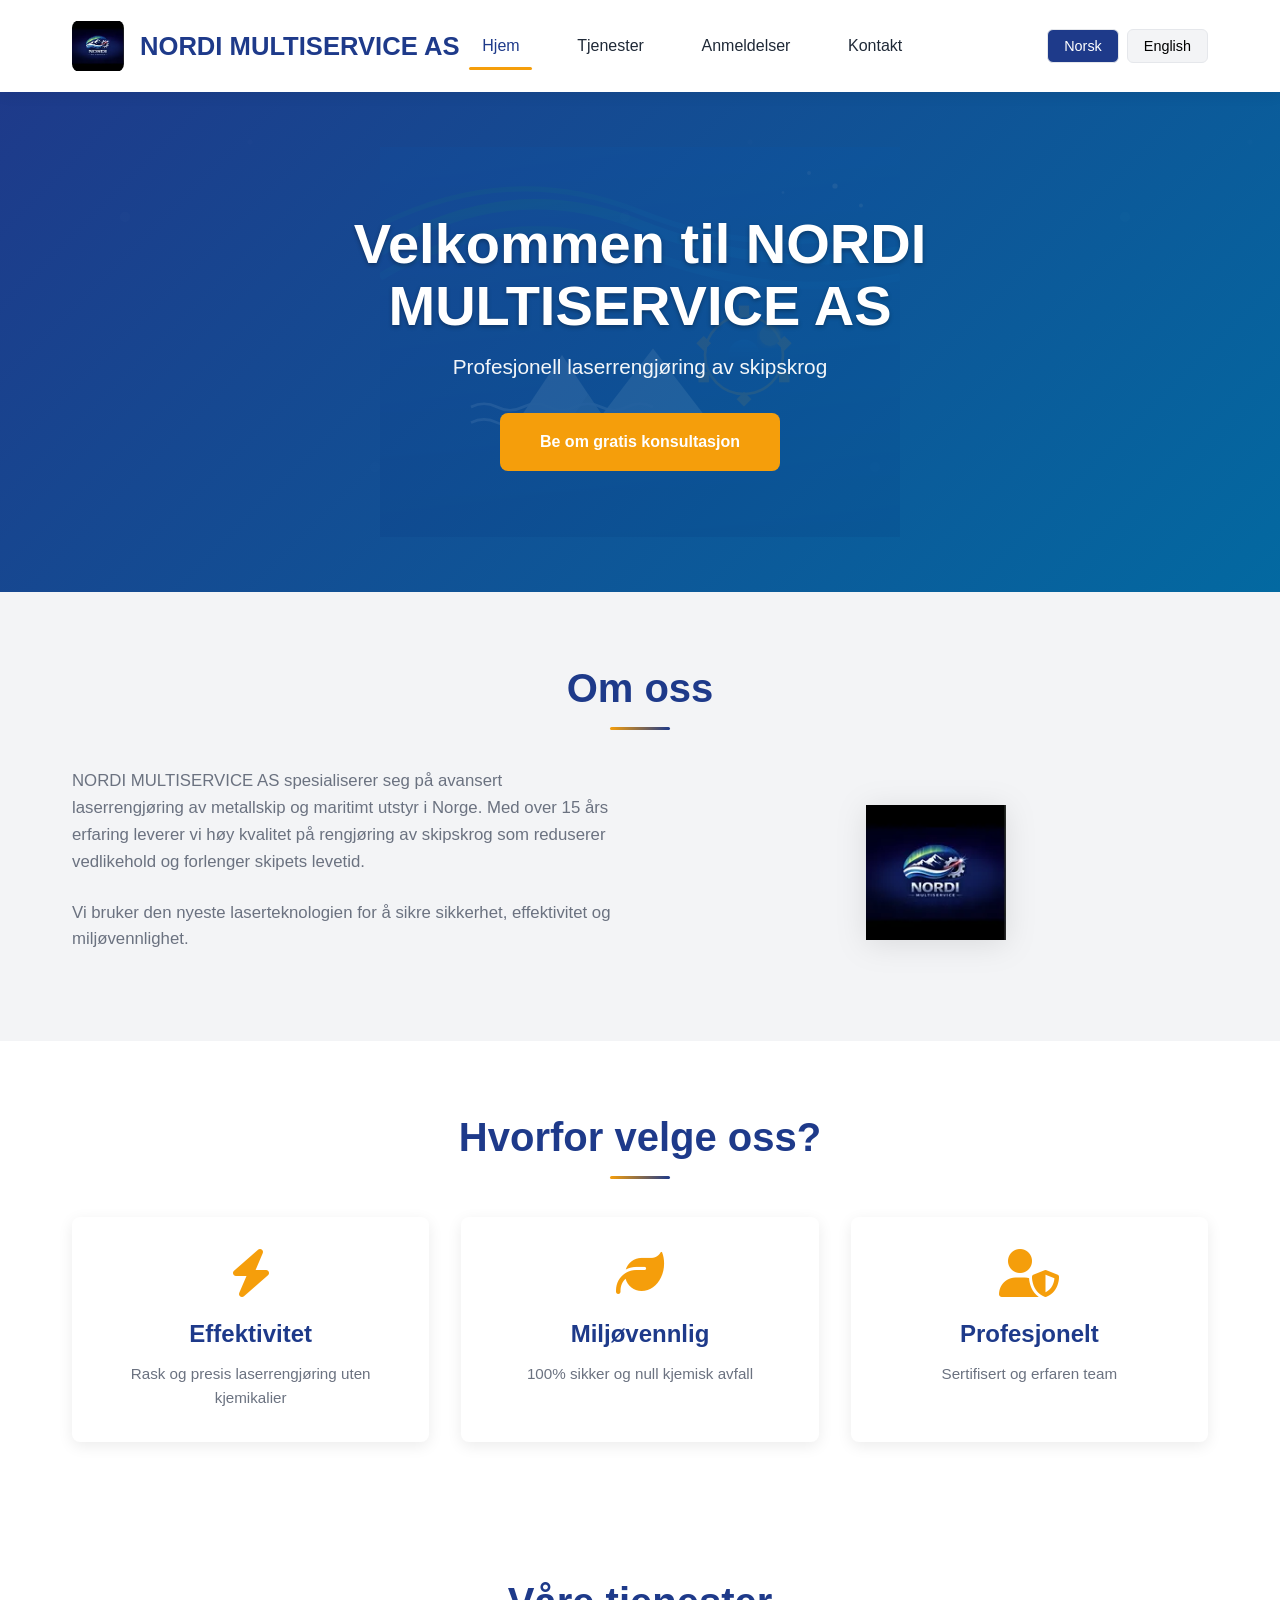
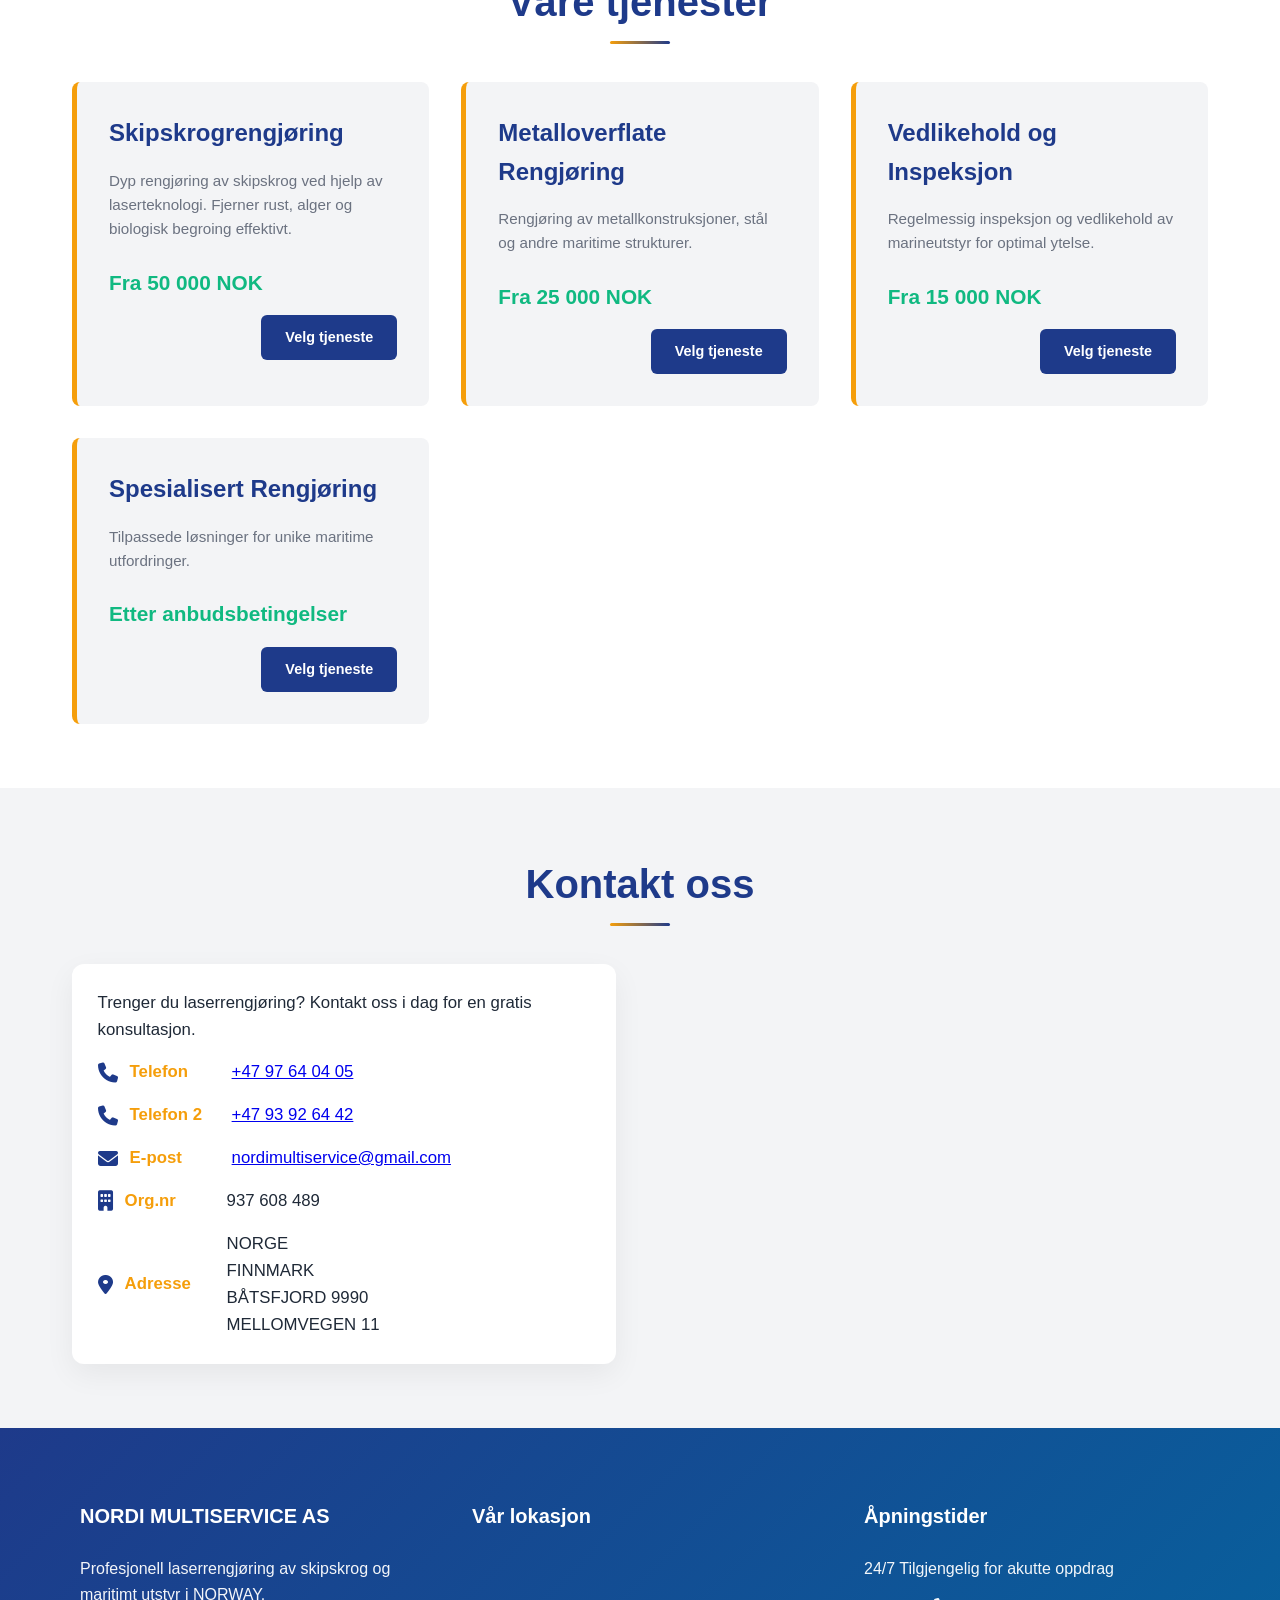
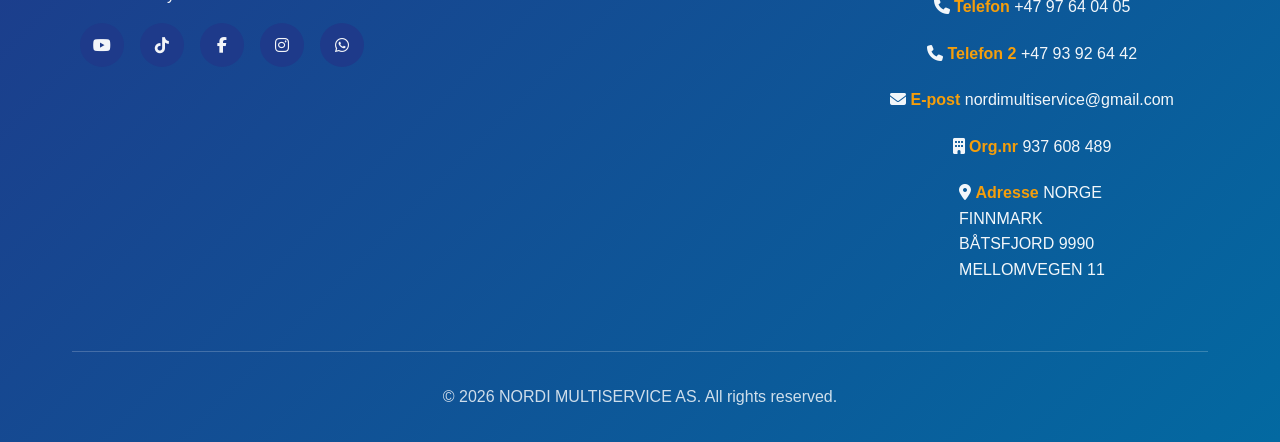
==== commit a8a9dc98: "Add files via upload" ====
--- a/index.html
+++ b/index.html
@@ -1,90 +1,90 @@
 <!DOCTYPE html>
 <html lang="nb">
-<head>
-  <meta charset="UTF-8">
-  <meta name="viewport" content="width=device-width, initial-scale=1.0">
-  <meta name="description" content="NORDI MULTISERVICE AS tilbyr profesjonell laserrengjøring av skipsskrog, metalloverflater og maritimt utstyr i Norge. Miljøvennlig metode, dokumenterte resultater og 24/7 beredskap.">
-  <meta name="keywords" content="laserrengjøring, skipsskrog, maritim rengjøring, rustfjerning, metallrengjøring, Båtsfjord, Norge">
-  <meta name="author" content="NORDI MULTISERVICE AS">
-  <meta name="robots" content="index, follow">
-  <meta name="theme-color" content="#1e3a8a">
-  <meta property="og:type" content="website">
-  <meta property="og:locale" content="nb_NO">
-  <meta property="og:site_name" content="NORDI MULTISERVICE AS">
-  <meta property="og:title" content="NORDI MULTISERVICE AS - Laserrengjøring i Norge">
-  <meta property="og:description" content="Profesjonell laserrengjøring av skipsskrog, metalloverflater og maritimt utstyr. Miljøvennlig, presist og tilgjengelig 24/7.">
-  <meta property="og:url" content="https://nordimultiservice.no/">
-  <meta property="og:image" content="https://nordimultiservice.no/images/image.webp">
-  <meta name="twitter:card" content="summary_large_image">
-  <meta name="twitter:title" content="NORDI MULTISERVICE AS - Laserrengjøring i Norge">
-  <meta name="twitter:description" content="Profesjonell laserrengjøring av skipsskrog, metalloverflater og maritimt utstyr.">
-  <meta name="twitter:image" content="https://nordimultiservice.no/images/image.webp">
-  <title data-translate="home_page_title">NORDI MULTISERVICE AS - Hjem</title>
-
-  <link rel="canonical" href="https://nordimultiservice.no/">
-  <link rel="alternate" hreflang="nb" href="https://nordimultiservice.no/">
-  <link rel="alternate" hreflang="en" href="https://nordimultiservice.no/">
-  <link rel="manifest" href="site.webmanifest">
-  <link rel="apple-touch-icon" href="images/image-150w.png">
-  <link rel="preconnect" href="https://cdnjs.cloudflare.com" crossorigin>
-  <link rel="stylesheet" href="css/style.css">
-  <link rel="stylesheet" href="https://cdnjs.cloudflare.com/ajax/libs/font-awesome/6.4.0/css/all.min.css">
-  <link rel="icon" type="image/png" href="images/image.png">
-  <script type="application/ld+json">
-    {
-      "@context": "https://schema.org",
-      "@type": "LocalBusiness",
-      "@id": "#nordi-multiservice",
-      "name": "NORDI MULTISERVICE AS",
-      "legalName": "NORDI MULTISERVICE AS",
-      "identifier": "937608489",
-      "url": "https://nordimultiservice.no/",
-      "image": "https://nordimultiservice.no/images/image.png",
-      "email": "mailto:nordimultiservise@gmail.com",
-      "telephone": "+47 97 64 04 05",
-      "address": {
-        "@type": "PostalAddress",
-        "streetAddress": "Mellomvegen 11",
-        "postalCode": "9990",
-        "addressLocality": "Båtsfjord",
-        "addressCountry": "NO"
-      },
-      "areaServed": "Norway",
-      "priceRange": "NOK",
-      "openingHoursSpecification": {
-        "@type": "OpeningHoursSpecification",
-        "dayOfWeek": [
-          "Monday",
-          "Tuesday",
-          "Wednesday",
-          "Thursday",
-          "Friday",
-          "Saturday",
-          "Sunday"
-        ],
-        "opens": "00:00",
-        "closes": "23:59"
-      },
-      "sameAs": [
-        "https://facebook.com/nordimultiservice",
-        "https://instagram.com/nordimultiservice",
-        "https://www.youtube.com",
-        "https://www.tiktok.com"
-      ]
-    }
-  </script>
-</head>
+<head>
+  <meta charset="UTF-8">
+  <meta name="viewport" content="width=device-width, initial-scale=1.0">
+  <meta name="description" content="NORDI MULTISERVICE AS tilbyr profesjonell laserrengjøring av skipsskrog, metalloverflater og maritimt utstyr i Norge. Miljøvennlig metode, dokumenterte resultater og 24/7 beredskap.">
+  <meta name="keywords" content="laserrengjøring, skipsskrog, maritim rengjøring, rustfjerning, metallrengjøring, Båtsfjord, Norge">
+  <meta name="author" content="NORDI MULTISERVICE AS">
+  <meta name="robots" content="index, follow">
+  <meta name="theme-color" content="#1e3a8a">
+  <meta property="og:type" content="website">
+  <meta property="og:locale" content="nb_NO">
+  <meta property="og:site_name" content="NORDI MULTISERVICE AS">
+  <meta property="og:title" content="NORDI MULTISERVICE AS - Laserrengjøring i Norge">
+  <meta property="og:description" content="Profesjonell laserrengjøring av skipsskrog, metalloverflater og maritimt utstyr. Miljøvennlig, presist og tilgjengelig 24/7.">
+  <meta property="og:url" content="https://nordimultiservice.no/">
+  <meta property="og:image" content="https://nordimultiservice.no/images/image.webp">
+  <meta name="twitter:card" content="summary_large_image">
+  <meta name="twitter:title" content="NORDI MULTISERVICE AS - Laserrengjøring i Norge">
+  <meta name="twitter:description" content="Profesjonell laserrengjøring av skipsskrog, metalloverflater og maritimt utstyr.">
+  <meta name="twitter:image" content="https://nordimultiservice.no/images/image.webp">
+  <title data-translate="home_page_title">NORDI MULTISERVICE AS - Hjem</title>
+
+  <link rel="canonical" href="https://nordimultiservice.no/">
+  <link rel="alternate" hreflang="nb" href="https://nordimultiservice.no/">
+  <link rel="alternate" hreflang="en" href="https://nordimultiservice.no/">
+  <link rel="manifest" href="site.webmanifest">
+  <link rel="apple-touch-icon" href="images/image-150w.png">
+  <link rel="preconnect" href="https://cdnjs.cloudflare.com" crossorigin>
+  <link rel="stylesheet" href="css/style.css">
+  <link rel="stylesheet" href="https://cdnjs.cloudflare.com/ajax/libs/font-awesome/6.4.0/css/all.min.css">
+  <link rel="icon" type="image/png" href="images/image.png">
+  <script type="application/ld+json">
+    {
+      "@context": "https://schema.org",
+      "@type": "LocalBusiness",
+      "@id": "#nordi-multiservice",
+      "name": "NORDI MULTISERVICE AS",
+      "legalName": "NORDI MULTISERVICE AS",
+      "identifier": "937608489",
+      "url": "https://nordimultiservice.no/",
+      "image": "https://nordimultiservice.no/images/image.png",
+      "email": "mailto:nordimultiservice@gmail.com",
+      "telephone": "+47 97 64 04 05",
+      "address": {
+        "@type": "PostalAddress",
+        "streetAddress": "Mellomvegen 11",
+        "postalCode": "9990",
+        "addressLocality": "Båtsfjord",
+        "addressCountry": "NO"
+      },
+      "areaServed": "Norway",
+      "priceRange": "NOK",
+      "openingHoursSpecification": {
+        "@type": "OpeningHoursSpecification",
+        "dayOfWeek": [
+          "Monday",
+          "Tuesday",
+          "Wednesday",
+          "Thursday",
+          "Friday",
+          "Saturday",
+          "Sunday"
+        ],
+        "opens": "00:00",
+        "closes": "23:59"
+      },
+      "sameAs": [
+        "https://facebook.com/nordimultiservice",
+        "https://instagram.com/nordimultiservice",
+        "https://www.youtube.com",
+        "https://www.tiktok.com"
+      ]
+    }
+  </script>
+</head>
 <body>
   <!-- HEADER -->
   <header>
-    <nav>
-      <a href="index.html" class="logo">
-        <picture>
-          <source type="image/webp" srcset="images/image-150w.webp 150w, images/image-300w.webp 300w" sizes="52px">
-          <img src="images/image-150w.png" srcset="images/image-150w.png 150w, images/image-300w.png 300w" alt="NORDI MULTISERVICE AS logo" width="52" height="52">
-        </picture>
-        <span>NORDI MULTISERVICE AS</span>
-      </a>
+    <nav>
+      <a href="index.html" class="logo">
+        <picture>
+          <source type="image/webp" srcset="images/image-150w.webp 150w, images/image-300w.webp 300w" sizes="52px">
+          <img src="images/image-150w.png" srcset="images/image-150w.png 150w, images/image-300w.png 300w" alt="NORDI MULTISERVICE AS logo" width="52" height="52">
+        </picture>
+        <span>NORDI MULTISERVICE AS</span>
+      </a>
       
       <ul class="nav-links">
         <li><a href="index.html" data-translate="home">Hjem</a></li>
@@ -98,7 +98,7 @@
         <button class="lang-btn" data-lang="en">English</button>
       </div>
       
-      <button class="hamburger" type="button" aria-label="Åpne meny" aria-expanded="false">
+      <button class="hamburger" type="button" aria-label="Åpne meny" aria-expanded="false">
         <span></span>
         <span></span>
         <span></span>
@@ -109,12 +109,12 @@
   <!-- HERO SECTION -->
   <section class="hero">
     <div class="container">
-      <div class="hero-content">
-        <h1 data-translate="welcome">Velkommen til NORDI MULTISERVICE AS</h1>
-        <p data-translate="hero_subtitle">Profesjonell lasernrengjøring av skipsskrog</p>
-        <a href="#contact" class="cta-button" data-translate="hero_cta">Be om gratis konsultasjon</a>
-      </div>
-    </div>
+      <div class="hero-content">
+        <h1 data-translate="welcome">Velkommen til NORDI MULTISERVICE AS</h1>
+        <p data-translate="hero_subtitle">Profesjonell lasernrengjøring av skipsskrog</p>
+        <a href="#contact" class="cta-button" data-translate="hero_cta">Be om gratis konsultasjon</a>
+      </div>
+    </div>
   </section>
 
   <!-- ABOUT SECTION -->
@@ -127,35 +127,35 @@
           <p data-translate="about_extra">Vi bruker den nyeste laserteknologien for å sikre sikkerhet, effektivitet og miljøvennlighet.</p>
         </div>
         <div class="about-image">
-          <picture>
-            <source type="image/webp" srcset="images/image-150w.webp 150w, images/image-300w.webp 300w" sizes="(max-width:480px) 80px, 140px">
-            <img src="images/image-150w.png" srcset="images/image-150w.png 150w, images/image-300w.png 300w" alt="Lasernrengjøring av skipsskrog" loading="lazy">
-          </picture>
-        </div>
-      </div>
-    </div>
-  </section>
+          <picture>
+            <source type="image/webp" srcset="images/image-150w.webp 150w, images/image-300w.webp 300w" sizes="(max-width:480px) 80px, 140px">
+            <img src="images/image-150w.png" srcset="images/image-150w.png 150w, images/image-300w.png 300w" alt="Lasernrengjøring av skipsskrog" loading="lazy">
+          </picture>
+        </div>
+      </div>
+    </div>
+  </section>
 
   <!-- WHY US SECTION -->
   <section id="why-us" class="features-section">
     <div class="container">
       <h2 data-translate="why_us">Hvorfor velge oss?</h2>
       <div class="features">
-        <div class="feature">
-          <div class="feature-icon"><i class="fas fa-bolt" aria-hidden="true"></i></div>
-          <h3 data-translate="efficiency">Effektivitet</h3>
-          <p data-translate="efficiency_desc">Rask og presis lasernrengjøring uten kjemikalier</p>
-        </div>
-        <div class="feature">
-          <div class="feature-icon"><i class="fas fa-leaf" aria-hidden="true"></i></div>
-          <h3 data-translate="eco_friendly">Miljøvennlig</h3>
-          <p data-translate="eco_friendly_desc">100% sikker og null kjemisk avfall</p>
-        </div>
-        <div class="feature">
-          <div class="feature-icon"><i class="fas fa-user-shield" aria-hidden="true"></i></div>
-          <h3 data-translate="professional">Profesjonelt</h3>
-          <p data-translate="professional_desc">Sertifisert og erfaren team</p>
-        </div>
+        <div class="feature">
+          <div class="feature-icon"><i class="fas fa-bolt" aria-hidden="true"></i></div>
+          <h3 data-translate="efficiency">Effektivitet</h3>
+          <p data-translate="efficiency_desc">Rask og presis lasernrengjøring uten kjemikalier</p>
+        </div>
+        <div class="feature">
+          <div class="feature-icon"><i class="fas fa-leaf" aria-hidden="true"></i></div>
+          <h3 data-translate="eco_friendly">Miljøvennlig</h3>
+          <p data-translate="eco_friendly_desc">100% sikker og null kjemisk avfall</p>
+        </div>
+        <div class="feature">
+          <div class="feature-icon"><i class="fas fa-user-shield" aria-hidden="true"></i></div>
+          <h3 data-translate="professional">Profesjonelt</h3>
+          <p data-translate="professional_desc">Sertifisert og erfaren team</p>
+        </div>
       </div>
     </div>
   </section>
@@ -212,13 +212,13 @@
         <div class="contact-panel">
             <p data-translate="contact_desc" class="contact-lead">Trenger du laser rengjøring? Kontakt oss i dag for en gratis konsultasjon.</p>
             <div class="contact-details">
-              <p class="contact-line"><i class="fas fa-phone"></i> <strong data-translate="phone">Telefon:</strong> <a href="tel:+4797640405">+47 97 64 04 05</a></p>
-              <p class="contact-line"><i class="fas fa-phone"></i> <strong data-translate="phone_2">Telefon 2:</strong> <a href="tel:+4793926442">+47 93 92 64 42</a></p>
-              <p class="contact-line"><i class="fas fa-envelope"></i> <strong data-translate="email">E-post:</strong> <a href="mailto:nordimultiservise@gmail.com">nordimultiservise@gmail.com</a></p>
-              <p class="contact-line"><i class="fas fa-building"></i> <strong data-translate="org_number">Org.nr:</strong> 937 608 489</p>
-              <p class="contact-line"><i class="fas fa-map-marker-alt"></i> <strong data-translate="address">Adresse:</strong> BÅTSFJORD 9990<br>MELLOMVEGEN 11<br>NORWAY</p>
-            </div>
-          </div>
+              <p class="contact-line"><i class="fas fa-phone"></i> <strong data-translate="phone">Telefon:</strong> <a href="tel:+4797640405">+47 97 64 04 05</a></p>
+              <p class="contact-line"><i class="fas fa-phone"></i> <strong data-translate="phone_2">Telefon 2:</strong> <a href="tel:+4793926442">+47 93 92 64 42</a></p>
+              <p class="contact-line"><i class="fas fa-envelope"></i> <strong data-translate="email">E-post:</strong> <a href="mailto:nordimultiservice@gmail.com">nordimultiservice@gmail.com</a></p>
+              <p class="contact-line"><i class="fas fa-building"></i> <strong data-translate="org_number">Org.nr:</strong> 937 608 489</p>
+              <p class="contact-line"><i class="fas fa-map-marker-alt"></i> <strong data-translate="address">Adresse:</strong> NORGE<br>FINNMARK<br>BÅTSFJORD 9990<br>MELLOMVEGEN 11</p>
+            </div>
+          </div>
       </div>
     </div>
   </section>
@@ -240,32 +240,32 @@
         </div>
 
         <div class="footer-section">
-          <h3 data-translate="location">Vår lokasjon</h3>
-          <div class="map-container">
-            <iframe src="https://www.google.com/maps?q=Mellomvegen%2011%2C%209990%20B%C3%A5tsfjord%2C%20Norway&output=embed" title="NORDI MULTISERVICE AS på Google Maps" allowfullscreen="" loading="lazy" referrerpolicy="no-referrer-when-downgrade"></iframe>
-          </div>
-        </div>
+          <h3 data-translate="location">Vår lokasjon</h3>
+          <div class="map-container">
+            <iframe src="https://www.google.com/maps?q=Mellomvegen%2011%2C%209990%20B%C3%A5tsfjord%2C%20Finnmark%2C%20Norge&output=embed" title="NORDI MULTISERVICE AS på Google Maps" allowfullscreen="" loading="lazy" referrerpolicy="no-referrer-when-downgrade"></iframe>
+          </div>
+        </div>
 
         <div class="footer-section">
           <h3 data-translate="hours">Åpningstider</h3>
           <p data-translate="hours_text">24/7 Tilgjengelig for akutte oppdrag</p>
           <div class="contact-info">
-            <p><i class="fas fa-phone"></i> <strong data-translate="phone">Telefon:</strong> <a href="tel:+4797640405">+47 97 64 04 05</a></p>
-            <p><i class="fas fa-phone"></i> <strong data-translate="phone_2">Telefon 2:</strong> <a href="tel:+4793926442">+47 93 92 64 42</a></p>
-            <p><i class="fas fa-envelope"></i> <strong data-translate="email">E-post:</strong> <a href="mailto:nordimultiservise@gmail.com">nordimultiservise@gmail.com</a></p>
-            <p><i class="fas fa-building"></i> <strong data-translate="org_number">Org.nr:</strong> 937 608 489</p>
-            <p><i class="fas fa-map-marker-alt"></i> <strong data-translate="address">Adresse:</strong> BÅTSFJORD 9990, MELLOMVEGEN 11, NORWAY</p>
-          </div>
-        </div>
-      </div>
-
-      <div class="footer-bottom">
-        <p>&copy; 2026 NORDI MULTISERVICE AS. All rights reserved.</p>
-      </div>
-    </div>
-  </footer>
-
-  <script src="js/translations.js?v=3"></script>
-  <script src="js/main.js?v=3"></script>
-</body>
-</html>
+            <p><i class="fas fa-phone"></i> <strong data-translate="phone">Telefon:</strong> <a href="tel:+4797640405">+47 97 64 04 05</a></p>
+            <p><i class="fas fa-phone"></i> <strong data-translate="phone_2">Telefon 2:</strong> <a href="tel:+4793926442">+47 93 92 64 42</a></p>
+            <p><i class="fas fa-envelope"></i> <strong data-translate="email">E-post:</strong> <a href="mailto:nordimultiservice@gmail.com">nordimultiservice@gmail.com</a></p>
+            <p><i class="fas fa-building"></i> <strong data-translate="org_number">Org.nr:</strong> 937 608 489</p>
+            <p><i class="fas fa-map-marker-alt"></i> <strong data-translate="address">Adresse:</strong> NORGE<br>FINNMARK<br>BÅTSFJORD 9990<br>MELLOMVEGEN 11</p>
+          </div>
+        </div>
+      </div>
+
+      <div class="footer-bottom">
+        <p>&copy; 2026 NORDI MULTISERVICE AS. All rights reserved.</p>
+      </div>
+    </div>
+  </footer>
+
+  <script src="js/translations.js?v=3"></script>
+  <script src="js/main.js?v=3"></script>
+</body>
+</html>
--- a/css/style.css
+++ b/css/style.css
@@ -4,16 +4,16 @@
   --primary-color: #1e3a8a;
   --secondary-color: #0369a1;
   --accent-color: #f59e0b;
-  --success-color: #10b981;
-  --light-bg: #f3f4f6;
-  --dark-text: #1f2937;
-  --light-text: #6b7280;
-  --white: #ffffff;
-  --border-color: #e5e7eb;
-  --shadow-soft: 0 10px 30px rgba(2, 6, 23, 0.08);
-  --border-radius: 8px;
-  --transition: all 0.3s ease;
-}
+  --success-color: #10b981;
+  --light-bg: #f3f4f6;
+  --dark-text: #1f2937;
+  --light-text: #6b7280;
+  --white: #ffffff;
+  --border-color: #e5e7eb;
+  --shadow-soft: 0 10px 30px rgba(2, 6, 23, 0.08);
+  --border-radius: 8px;
+  --transition: all 0.3s ease;
+}
 
 * {
   margin: 0;
@@ -48,13 +48,13 @@
 }
 
 /* HEADER & NAVIGATION */
-header {
-  background-color: rgba(255, 255, 255, 0.97);
-  backdrop-filter: blur(4px);
-  box-shadow: 0 2px 14px rgba(2, 6, 23, 0.08);
-  position: sticky;
-  top: 0;
-  z-index: 1000;
+header {
+  background-color: rgba(255, 255, 255, 0.97);
+  backdrop-filter: blur(4px);
+  box-shadow: 0 2px 14px rgba(2, 6, 23, 0.08);
+  position: sticky;
+  top: 0;
+  z-index: 1000;
   transition: background-color 0.2s ease, box-shadow 0.2s ease;
 }
 
@@ -81,18 +81,18 @@
   text-decoration: none;
   color: var(--primary-color);
   font-weight: bold;
-  font-size: 1.6rem;
-  margin-right: 10px;
-}
-
-.logo img {
-  width: 52px;
-  height: 52px;
-  object-fit: contain;
-  border-radius: 8px;
-}
-
-.nav-links {
+  font-size: 1.6rem;
+  margin-right: 10px;
+}
+
+.logo img {
+  width: 52px;
+  height: 52px;
+  object-fit: contain;
+  border-radius: 8px;
+}
+
+.nav-links {
   display: flex;
   gap: 2rem;
   align-items: center;
@@ -112,13 +112,13 @@
 }
 
 /* Contact panel styling (homepage) */
-.contact-panel {
-  background-color: var(--white);
-  padding: 1.6rem;
-  border-radius: 12px;
-  box-shadow: 0 10px 30px rgba(2,6,23,0.06);
-  min-width: 0;
-}
+.contact-panel {
+  background-color: var(--white);
+  padding: 1.6rem;
+  border-radius: 12px;
+  box-shadow: 0 10px 30px rgba(2,6,23,0.06);
+  min-width: 0;
+}
 
 .contact-lead {
   font-size: 1.05rem;
@@ -126,18 +126,18 @@
   margin-bottom: 1rem;
 }
 
-.contact-content,
-.contact-grid {
-  display: grid;
-  grid-template-columns: 1fr;
-  gap: 2rem;
-  align-items: start;
-}
-
-.contact-content > *,
-.contact-grid > * {
-  min-width: 0;
-}
+.contact-content,
+.contact-grid {
+  display: grid;
+  grid-template-columns: 1fr;
+  gap: 2rem;
+  align-items: start;
+}
+
+.contact-content > *,
+.contact-grid > * {
+  min-width: 0;
+}
 
 .contact-details {
   display: flex;
@@ -145,29 +145,29 @@
   gap: 0.75rem;
 }
 
-.contact-line {
-  display: flex;
-  align-items: center;
-  gap: 0.75rem;
-  font-size: 1.05rem;
-  color: var(--dark-text);
-  min-width: 0;
-}
+.contact-line {
+  display: flex;
+  align-items: center;
+  gap: 0.75rem;
+  font-size: 1.05rem;
+  color: var(--dark-text);
+  min-width: 0;
+}
 
 .contact-line i {
   color: var(--primary-color);
   font-size: 1.25rem;
 }
 
-.contact-line strong {
-  color: var(--accent-color);
-  min-width: 90px;
-}
-
-.contact-line a {
-  overflow-wrap: anywhere;
-  word-break: break-word;
-}
+.contact-line strong {
+  color: var(--accent-color);
+  min-width: 90px;
+}
+
+.contact-line a {
+  overflow-wrap: anywhere;
+  word-break: break-word;
+}
 
 .nav-links a:hover {
   color: var(--primary-color);
@@ -279,33 +279,33 @@
   overflow: hidden;
 }
 
-.hero::before {
-  content: '';
-  position: absolute;
-  top: 0;
+.hero::before {
+  content: '';
+  position: absolute;
+  top: 0;
   left: 0;
   right: 0;
   bottom: 0;
-  background: url('data:image/svg+xml,<svg xmlns="http://www.w3.org/2000/svg" viewBox="0 0 100 100"><defs><pattern id="grain" width="100" height="100" patternUnits="userSpaceOnUse"><circle cx="25" cy="25" r="1" fill="rgba(255,255,255,0.1)"/><circle cx="75" cy="75" r="1" fill="rgba(255,255,255,0.05)"/><circle cx="50" cy="10" r="0.5" fill="rgba(255,255,255,0.08)"/></pattern></defs><rect width="100" height="100" fill="url(%23grain)"/></svg>');
-  opacity: 0.1;
-  z-index: 0;
-  pointer-events: none;
-}
-
-.hero::after {
-  content: '';
-  position: absolute;
-  inset: 0;
-  background: url('../images/logo.svg') center / min(520px, 70vw) no-repeat;
-  opacity: 0.08;
-  z-index: 0;
-  pointer-events: none;
-}
-
-.page-hero {
-  min-height: 300px;
-  padding: 4.5rem 2rem;
-}
+  background: url('data:image/svg+xml,<svg xmlns="http://www.w3.org/2000/svg" viewBox="0 0 100 100"><defs><pattern id="grain" width="100" height="100" patternUnits="userSpaceOnUse"><circle cx="25" cy="25" r="1" fill="rgba(255,255,255,0.1)"/><circle cx="75" cy="75" r="1" fill="rgba(255,255,255,0.05)"/><circle cx="50" cy="10" r="0.5" fill="rgba(255,255,255,0.08)"/></pattern></defs><rect width="100" height="100" fill="url(%23grain)"/></svg>');
+  opacity: 0.1;
+  z-index: 0;
+  pointer-events: none;
+}
+
+.hero::after {
+  content: '';
+  position: absolute;
+  inset: 0;
+  background: url('../images/logo.svg') center / min(520px, 70vw) no-repeat;
+  opacity: 0.08;
+  z-index: 0;
+  pointer-events: none;
+}
+
+.page-hero {
+  min-height: 300px;
+  padding: 4.5rem 2rem;
+}
 
 .hero-content {
   max-width: 800px;
@@ -352,9 +352,9 @@
 }
 
 /* SECTIONS */
-section {
-  padding: 4rem 2rem;
-}
+section {
+  padding: 4rem 2rem;
+}
 
 .container {
   max-width: 1200px;
@@ -444,12 +444,12 @@
   box-shadow: 0 8px 25px rgba(0, 0, 0, 0.15);
 }
 
-.feature-icon {
-  font-size: 3rem;
-  margin-bottom: 1rem;
-  color: var(--accent-color);
-  line-height: 1;
-}
+.feature-icon {
+  font-size: 3rem;
+  margin-bottom: 1rem;
+  color: var(--accent-color);
+  line-height: 1;
+}
 
 .feature h3 {
   margin-bottom: 0.5rem;
@@ -471,41 +471,41 @@
   gap: 2rem;
 }
 
-.service-card {
-  background-color: var(--light-bg);
-  border-left: 5px solid var(--accent-color);
-  padding: 2rem;
+.service-card {
+  background-color: var(--light-bg);
+  border-left: 5px solid var(--accent-color);
+  padding: 2rem;
   border-radius: var(--border-radius);
-  transition: var(--transition);
-}
-
-.service-card-detailed {
-  background-color: var(--white);
-  border: 1px solid var(--border-color);
-  border-left: 5px solid var(--accent-color);
-  box-shadow: 0 3px 14px rgba(2, 6, 23, 0.04);
-}
-
-.service-included-title {
-  margin-top: 1.5rem;
-  margin-bottom: 0.5rem;
-  color: var(--primary-color);
-}
-
-.service-feature-list {
-  color: var(--light-text);
-  margin-bottom: 1.5rem;
-  padding-left: 1.2rem;
-}
-
-.service-feature-list li {
-  margin-bottom: 0.45rem;
-}
-
-.service-contact-btn {
-  width: 100%;
-  margin-top: 1rem;
-}
+  transition: var(--transition);
+}
+
+.service-card-detailed {
+  background-color: var(--white);
+  border: 1px solid var(--border-color);
+  border-left: 5px solid var(--accent-color);
+  box-shadow: 0 3px 14px rgba(2, 6, 23, 0.04);
+}
+
+.service-included-title {
+  margin-top: 1.5rem;
+  margin-bottom: 0.5rem;
+  color: var(--primary-color);
+}
+
+.service-feature-list {
+  color: var(--light-text);
+  margin-bottom: 1.5rem;
+  padding-left: 1.2rem;
+}
+
+.service-feature-list li {
+  margin-bottom: 0.45rem;
+}
+
+.service-contact-btn {
+  width: 100%;
+  margin-top: 1rem;
+}
 
 .service-card:hover {
   transform: translateX(5px);
@@ -599,7 +599,7 @@
   object-fit: cover;
 }
 
-.before-after-label {
+.before-after-label {
   position: absolute;
   top: 10px;
   left: 10px;
@@ -609,27 +609,27 @@
   border-radius: 6px;
   font-weight: 600;
   font-size: 0.9rem;
-}
-
-.result-placeholder {
-  width: 100%;
-  height: 100%;
-  min-height: 220px;
-  display: flex;
-  align-items: center;
-  justify-content: center;
-  font-size: 3rem;
-}
-
-.result-before {
-  background: linear-gradient(135deg, #7b6a58 0%, #a0826d 100%);
-  color: rgba(255, 255, 255, 0.9);
-}
-
-.result-after {
-  background: linear-gradient(135deg, #eff6ff 0%, #c7dde8 100%);
-  color: var(--primary-color);
-}
+}
+
+.result-placeholder {
+  width: 100%;
+  height: 100%;
+  min-height: 220px;
+  display: flex;
+  align-items: center;
+  justify-content: center;
+  font-size: 3rem;
+}
+
+.result-before {
+  background: linear-gradient(135deg, #7b6a58 0%, #a0826d 100%);
+  color: rgba(255, 255, 255, 0.9);
+}
+
+.result-after {
+  background: linear-gradient(135deg, #eff6ff 0%, #c7dde8 100%);
+  color: var(--primary-color);
+}
 
 .review-content {
   padding: 2rem;
@@ -847,130 +847,130 @@
   border: none;
 }
 
-.footer-bottom {
-  text-align: center;
-  padding-top: 2rem;
-  border-top: 1px solid rgba(255, 255, 255, 0.2);
-  color: rgba(255, 255, 255, 0.8);
-}
-
-.section-muted {
-  background-color: var(--light-bg);
-}
-
-.section-standard {
-  background-color: var(--white);
-}
-
-.steps-grid,
-.testimonial-grid,
-.stats-grid {
-  display: grid;
-  gap: 2rem;
-}
-
-.steps-grid {
-  grid-template-columns: repeat(auto-fit, minmax(200px, 1fr));
-}
-
-.step-card,
-.testimonial-card {
-  background-color: var(--white);
-  border-radius: var(--border-radius);
-  border: 1px solid var(--border-color);
-  box-shadow: var(--shadow-soft);
-}
-
-.step-card {
-  padding: 1.5rem;
-}
-
-.step-number {
-  width: 44px;
-  height: 44px;
-  display: inline-flex;
-  align-items: center;
-  justify-content: center;
-  margin-bottom: 0.9rem;
-  border-radius: 50%;
-  background-color: var(--primary-color);
-  color: var(--white);
-  font-weight: 800;
-}
-
-.step-card h3 {
-  margin-bottom: 0.5rem;
-}
-
-.testimonial-grid {
-  grid-template-columns: repeat(auto-fit, minmax(280px, 1fr));
-}
-
-.testimonial-card {
-  padding: 2rem;
-}
-
-.testimonial-card p {
-  color: var(--light-text);
-  margin-bottom: 1rem;
-}
-
-.testimonial-card strong {
-  display: block;
-  color: var(--primary-color);
-}
-
-.testimonial-card span {
-  color: var(--light-text);
-  display: block;
-  font-size: 0.92rem;
-}
-
-.stars {
-  color: var(--accent-color);
-  margin-bottom: 0.7rem;
-  letter-spacing: 0;
-}
-
-.stats-section {
-  background: linear-gradient(135deg, var(--primary-color) 0%, var(--secondary-color) 100%);
-  color: var(--white);
-}
-
-.stats-section h2 {
-  color: var(--white);
-}
-
-.stats-section h2::after {
-  background: var(--accent-color);
-}
-
-.stats-grid {
-  grid-template-columns: repeat(auto-fit, minmax(150px, 1fr));
-  text-align: center;
-}
-
-.stat-value {
-  font-size: 3rem;
-  font-weight: 800;
-  line-height: 1;
-  margin-bottom: 0.65rem;
-}
-
-.cta-section {
-  background-color: var(--white);
-}
-
-.cta-section .container {
-  text-align: center;
-}
-
-.cta-section p {
-  max-width: 640px;
-  margin: 0 auto 2rem;
-  color: var(--light-text);
-  font-size: 1.1rem;
-}
+.footer-bottom {
+  text-align: center;
+  padding-top: 2rem;
+  border-top: 1px solid rgba(255, 255, 255, 0.2);
+  color: rgba(255, 255, 255, 0.8);
+}
+
+.section-muted {
+  background-color: var(--light-bg);
+}
+
+.section-standard {
+  background-color: var(--white);
+}
+
+.steps-grid,
+.testimonial-grid,
+.stats-grid {
+  display: grid;
+  gap: 2rem;
+}
+
+.steps-grid {
+  grid-template-columns: repeat(auto-fit, minmax(200px, 1fr));
+}
+
+.step-card,
+.testimonial-card {
+  background-color: var(--white);
+  border-radius: var(--border-radius);
+  border: 1px solid var(--border-color);
+  box-shadow: var(--shadow-soft);
+}
+
+.step-card {
+  padding: 1.5rem;
+}
+
+.step-number {
+  width: 44px;
+  height: 44px;
+  display: inline-flex;
+  align-items: center;
+  justify-content: center;
+  margin-bottom: 0.9rem;
+  border-radius: 50%;
+  background-color: var(--primary-color);
+  color: var(--white);
+  font-weight: 800;
+}
+
+.step-card h3 {
+  margin-bottom: 0.5rem;
+}
+
+.testimonial-grid {
+  grid-template-columns: repeat(auto-fit, minmax(280px, 1fr));
+}
+
+.testimonial-card {
+  padding: 2rem;
+}
+
+.testimonial-card p {
+  color: var(--light-text);
+  margin-bottom: 1rem;
+}
+
+.testimonial-card strong {
+  display: block;
+  color: var(--primary-color);
+}
+
+.testimonial-card span {
+  color: var(--light-text);
+  display: block;
+  font-size: 0.92rem;
+}
+
+.stars {
+  color: var(--accent-color);
+  margin-bottom: 0.7rem;
+  letter-spacing: 0;
+}
+
+.stats-section {
+  background: linear-gradient(135deg, var(--primary-color) 0%, var(--secondary-color) 100%);
+  color: var(--white);
+}
+
+.stats-section h2 {
+  color: var(--white);
+}
+
+.stats-section h2::after {
+  background: var(--accent-color);
+}
+
+.stats-grid {
+  grid-template-columns: repeat(auto-fit, minmax(150px, 1fr));
+  text-align: center;
+}
+
+.stat-value {
+  font-size: 3rem;
+  font-weight: 800;
+  line-height: 1;
+  margin-bottom: 0.65rem;
+}
+
+.cta-section {
+  background-color: var(--white);
+}
+
+.cta-section .container {
+  text-align: center;
+}
+
+.cta-section p {
+  max-width: 640px;
+  margin: 0 auto 2rem;
+  color: var(--light-text);
+  font-size: 1.1rem;
+}
 
 /* Footer improvements: spacing, contrast and responsive layout */
 .footer {
@@ -1019,14 +1019,14 @@
 }
 
 /* Responsive footer tweaks */
-@media (max-width: 768px) {
-  .container {
-    padding: 0 1rem;
-  }
-
-  .footer-content {
-    grid-template-columns: 1fr;
-  }
+@media (max-width: 768px) {
+  .container {
+    padding: 0 1rem;
+  }
+
+  .footer-content {
+    grid-template-columns: 1fr;
+  }
   .social-links {
     justify-content: center;
   }
@@ -1036,58 +1036,58 @@
 }
 
 /* RESPONSIVE DESIGN */
-@media (max-width: 768px) {
-  nav {
-    padding: 0.75rem 1rem;
-    position: relative;
-    flex-wrap: nowrap;
-    justify-content: flex-start;
-    gap: 0.75rem;
-  }
-
-  .logo {
-    flex: 1 1 auto;
-    min-width: 0;
-    gap: 0.6rem;
-    margin-right: 0;
-    font-size: 1.15rem;
-  }
-
-  .logo span {
-    overflow: hidden;
-    text-overflow: ellipsis;
-    white-space: nowrap;
-  }
-
-  .logo img {
-    width: 48px;
-    height: 48px;
-    flex: 0 0 auto;
-  }
-
-  .lang-switcher {
-    display: flex;
-    flex: 0 0 auto;
-    justify-content: flex-end;
-    gap: 0.35rem;
-    margin: 0 0 0 auto;
-    width: auto;
-  }
-
-  .hamburger {
-    display: flex;
-    flex-direction: column;
-    align-items: center;
-    justify-content: center;
-    flex: 0 0 42px;
-    width: 42px;
-    height: 42px;
-    cursor: pointer;
-    gap: 4px;
-    padding: 0;
-    border-radius: 4px;
-    transition: var(--transition);
-    background: none;
+@media (max-width: 768px) {
+  nav {
+    padding: 0.75rem 1rem;
+    position: relative;
+    flex-wrap: nowrap;
+    justify-content: flex-start;
+    gap: 0.75rem;
+  }
+
+  .logo {
+    flex: 1 1 auto;
+    min-width: 0;
+    gap: 0.6rem;
+    margin-right: 0;
+    font-size: 1.15rem;
+  }
+
+  .logo span {
+    overflow: hidden;
+    text-overflow: ellipsis;
+    white-space: nowrap;
+  }
+
+  .logo img {
+    width: 48px;
+    height: 48px;
+    flex: 0 0 auto;
+  }
+
+  .lang-switcher {
+    display: flex;
+    flex: 0 0 auto;
+    justify-content: flex-end;
+    gap: 0.35rem;
+    margin: 0 0 0 auto;
+    width: auto;
+  }
+
+  .hamburger {
+    display: flex;
+    flex-direction: column;
+    align-items: center;
+    justify-content: center;
+    flex: 0 0 42px;
+    width: 42px;
+    height: 42px;
+    cursor: pointer;
+    gap: 4px;
+    padding: 0;
+    border-radius: 4px;
+    transition: var(--transition);
+    background: none;
     border: none;
   }
 
@@ -1095,13 +1095,13 @@
     background-color: var(--light-bg);
   }
 
-  .hamburger span {
-    width: 25px;
-    height: 3px;
-    background-color: var(--dark-text);
-    transition: var(--transition);
-    transform-origin: center;
-  }
+  .hamburger span {
+    width: 25px;
+    height: 3px;
+    background-color: var(--dark-text);
+    transition: var(--transition);
+    transform-origin: center;
+  }
 
   .hamburger.active span:nth-child(1) {
     transform: rotate(45deg) translate(6px, 6px);
@@ -1115,66 +1115,66 @@
     transform: rotate(-45deg) translate(6px, -6px);
   }
 
-  .nav-links {
-    display: none;
-    position: absolute;
-    top: 100%;
-    left: 0;
-    width: 100%;
-    flex-direction: column;
-    background-color: var(--white);
-    gap: 0;
-    padding: 0.55rem 0.75rem 0.8rem;
-    box-shadow: 0 16px 30px rgba(2, 6, 23, 0.14);
-    border-radius: 0 0 8px 8px;
-    z-index: 1000;
-    border-top: 1px solid var(--light-bg);
-  }
-
-  .nav-links.active {
-    display: flex;
-  }
-
-  .nav-links li {
-    width: 100%;
-  }
-
-  .nav-links a {
-    display: block;
-    padding: 0.75rem 1rem;
-    border-bottom: none;
-    border-radius: 6px;
-    width: 100%;
-    text-align: center;
-    color: var(--dark-text);
-    text-decoration: none;
-    transition: var(--transition);
-  }
-
-  .nav-links a::after,
-  .nav-links a.active::after,
-  .nav-links a[href="#contact"].active::after {
-    display: none !important;
-  }
-
-  .nav-links a.active {
-    background-color: rgba(30, 58, 138, 0.09);
-    color: var(--primary-color);
-  }
-
-  .nav-links a:hover {
-    background-color: var(--light-bg);
-    color: var(--primary-color);
+  .nav-links {
+    display: none;
+    position: absolute;
+    top: 100%;
+    left: 0;
+    width: 100%;
+    flex-direction: column;
+    background-color: var(--white);
+    gap: 0;
+    padding: 0.55rem 0.75rem 0.8rem;
+    box-shadow: 0 16px 30px rgba(2, 6, 23, 0.14);
+    border-radius: 0 0 8px 8px;
+    z-index: 1000;
+    border-top: 1px solid var(--light-bg);
+  }
+
+  .nav-links.active {
+    display: flex;
+  }
+
+  .nav-links li {
+    width: 100%;
+  }
+
+  .nav-links a {
+    display: block;
+    padding: 0.75rem 1rem;
+    border-bottom: none;
+    border-radius: 6px;
+    width: 100%;
+    text-align: center;
+    color: var(--dark-text);
+    text-decoration: none;
+    transition: var(--transition);
+  }
+
+  .nav-links a::after,
+  .nav-links a.active::after,
+  .nav-links a[href="#contact"].active::after {
+    display: none !important;
+  }
+
+  .nav-links a.active {
+    background-color: rgba(30, 58, 138, 0.09);
+    color: var(--primary-color);
+  }
+
+  .nav-links a:hover {
+    background-color: var(--light-bg);
+    color: var(--primary-color);
   }
 
   .nav-links a:last-child {
     border-bottom: none;
   }
  
-  .lang-btn {
-    padding: 0.42rem 0.7rem;
-    font-size: 0.8rem;
-  }
+  .lang-btn {
+    padding: 0.42rem 0.7rem;
+    font-size: 0.8rem;
+  }
 
   .hero {
     padding: 3rem 1rem;
@@ -1299,65 +1299,65 @@
   }
 }
 
-@media (max-width: 480px) {
-  nav {
-    padding: 0.55rem 0.75rem;
-    gap: 0.45rem;
-  }
-
-  .logo {
-    flex: 0 0 auto;
-    font-size: 1.1rem;
-    gap: 0;
-  }
-
-  .logo img {
-    width: 35px;
-    height: 35px;
-  }
+@media (max-width: 480px) {
+  nav {
+    padding: 0.55rem 0.75rem;
+    gap: 0.45rem;
+  }
+
+  .logo {
+    flex: 0 0 auto;
+    font-size: 1.1rem;
+    gap: 0;
+  }
+
+  .logo img {
+    width: 35px;
+    height: 35px;
+  }
 
   .logo span {
     display: none;
   }
 
-  .lang-switcher {
-    gap: 0.25rem;
-    margin-left: auto;
-  }
-
-  .lang-btn {
-    padding: 0.35rem 0.55rem;
-    font-size: 0.75rem;
-    border-radius: 4px;
-  }
-
-  .hamburger {
-    flex-basis: 38px;
-    width: 38px;
-    height: 38px;
-  }
-
-  .hamburger span {
-    width: 20px;
-    height: 2px;
-  }
-
-  .hamburger.active span:nth-child(1) {
-    transform: rotate(45deg) translate(4px, 4px);
-  }
-
-  .hamburger.active span:nth-child(3) {
-    transform: rotate(-45deg) translate(4px, -4px);
-  }
-
-  .nav-links {
-    padding: 0.45rem 0.65rem 0.7rem;
-  }
-
-  .nav-links a {
-    padding: 0.65rem 0.85rem;
-    font-size: 0.95rem;
-  }
+  .lang-switcher {
+    gap: 0.25rem;
+    margin-left: auto;
+  }
+
+  .lang-btn {
+    padding: 0.35rem 0.55rem;
+    font-size: 0.75rem;
+    border-radius: 4px;
+  }
+
+  .hamburger {
+    flex-basis: 38px;
+    width: 38px;
+    height: 38px;
+  }
+
+  .hamburger span {
+    width: 20px;
+    height: 2px;
+  }
+
+  .hamburger.active span:nth-child(1) {
+    transform: rotate(45deg) translate(4px, 4px);
+  }
+
+  .hamburger.active span:nth-child(3) {
+    transform: rotate(-45deg) translate(4px, -4px);
+  }
+
+  .nav-links {
+    padding: 0.45rem 0.65rem 0.7rem;
+  }
+
+  .nav-links a {
+    padding: 0.65rem 0.85rem;
+    font-size: 0.95rem;
+  }
 
   .hero {
     padding: 2rem 1rem;
@@ -1473,13 +1473,13 @@
     font-size: 1.1rem;
   }
 
-  section {
-    padding: 1.5rem 1rem;
-  }
-
-  .container {
-    padding: 0 0.75rem;
-  }
+  section {
+    padding: 1.5rem 1rem;
+  }
+
+  .container {
+    padding: 0 0.75rem;
+  }
 
   .footer-content {
     gap: 1.5rem;
@@ -1498,24 +1498,24 @@
     font-size: 0.9rem;
   }
 
-  .contact-info strong {
-    font-size: 0.95rem;
-  }
-
-  .contact-panel {
-    padding: 1.1rem;
-  }
-
-  .contact-line {
-    align-items: flex-start;
-    gap: 0.55rem;
-    font-size: 0.92rem;
-  }
-
-  .contact-line strong {
-    min-width: 0;
-  }
-}
+  .contact-info strong {
+    font-size: 0.95rem;
+  }
+
+  .contact-panel {
+    padding: 1.1rem;
+  }
+
+  .contact-line {
+    align-items: flex-start;
+    gap: 0.55rem;
+    font-size: 0.92rem;
+  }
+
+  .contact-line strong {
+    min-width: 0;
+  }
+}
 
 /* UTILITY CLASSES */
 .container {
@@ -1561,46 +1561,46 @@
 }
 
 /* Fix: ensure before-after images scale properly on small screens */
-@media (max-width: 768px) {
-  .before-after-image img {
-    height: auto;
-    width: 100%;
-    object-fit: cover;
-  }
-}
-
-@media (max-width: 768px) {
-  .container {
-    padding: 0 1rem;
-  }
-}
-
-@media (max-width: 480px) {
-  .container {
-    padding: 0 0.75rem;
-  }
-}
-
-@media (max-width: 360px) {
-  nav {
-    padding-left: 0.55rem;
-    padding-right: 0.55rem;
-    gap: 0.35rem;
-  }
-
-  .logo img {
-    width: 32px;
-    height: 32px;
-  }
-
-  .lang-btn {
-    padding: 0.32rem 0.45rem;
-    font-size: 0.72rem;
-  }
-
-  .hamburger {
-    flex-basis: 36px;
-    width: 36px;
-    height: 36px;
-  }
-}
+@media (max-width: 768px) {
+  .before-after-image img {
+    height: auto;
+    width: 100%;
+    object-fit: cover;
+  }
+}
+
+@media (max-width: 768px) {
+  .container {
+    padding: 0 1rem;
+  }
+}
+
+@media (max-width: 480px) {
+  .container {
+    padding: 0 0.75rem;
+  }
+}
+
+@media (max-width: 360px) {
+  nav {
+    padding-left: 0.55rem;
+    padding-right: 0.55rem;
+    gap: 0.35rem;
+  }
+
+  .logo img {
+    width: 32px;
+    height: 32px;
+  }
+
+  .lang-btn {
+    padding: 0.32rem 0.45rem;
+    font-size: 0.72rem;
+  }
+
+  .hamburger {
+    flex-basis: 36px;
+    width: 36px;
+    height: 36px;
+  }
+}
